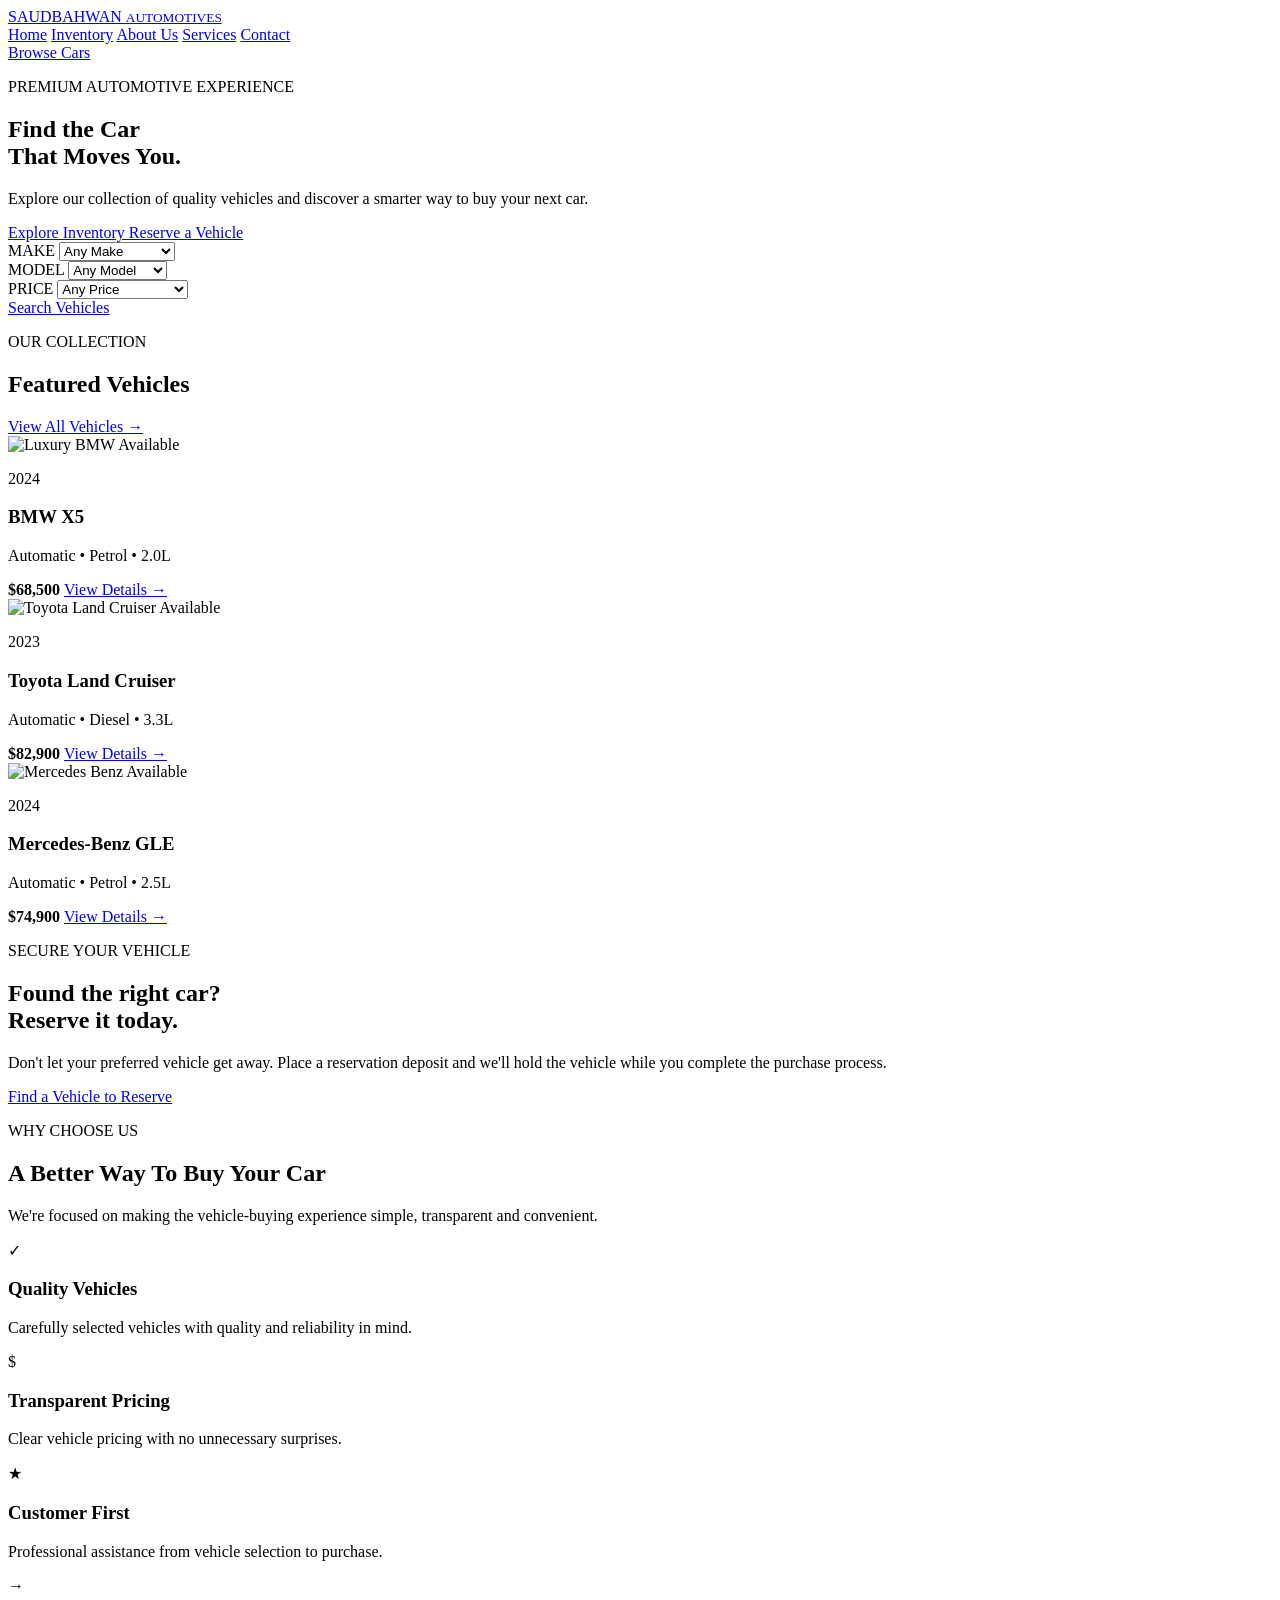
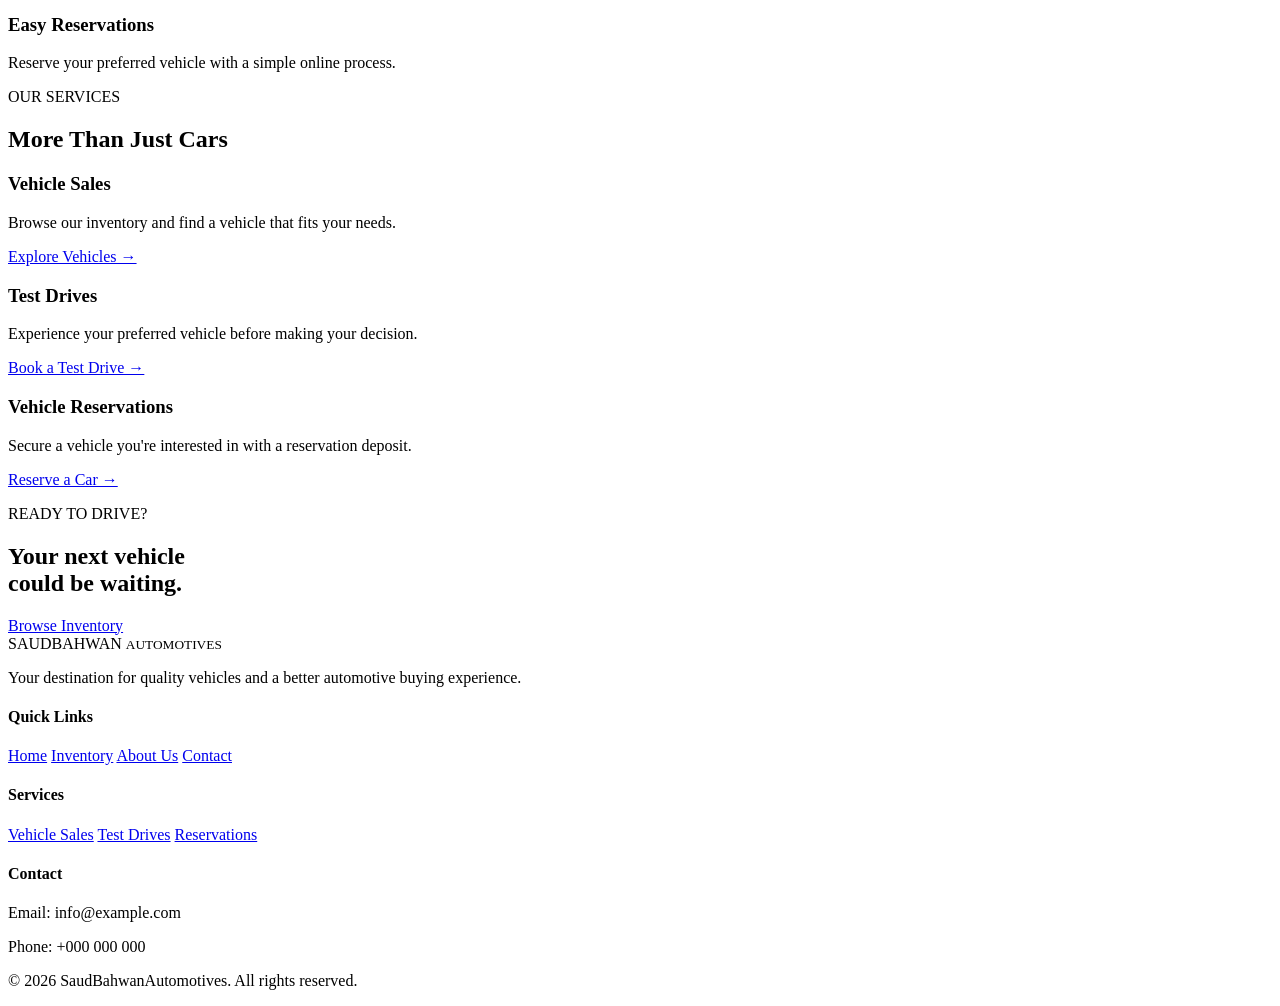
==== index.html @ 534a44de "Add initial HTML structure for automotive website This commit adds a complete HTML structure for the" ====
<!DOCTYPE html>
<html lang="en">
<head>
    <meta charset="UTF-8">
    <meta name="viewport" content="width=device-width, initial-scale=1.0">

    <title>SaudBahwanAutomotives | Premium Automotive Dealer</title>

    <meta name="description" content="Discover quality vehicles at SaudBahwanAutomotives. Explore our latest vehicles, book a test drive or reserve your preferred car.">

    <link rel="stylesheet" href="style.css">
</head>

<body>

<!-- ================= HEADER ================= -->

<header class="header">

    <div class="container nav">

        <a href="index.html" class="logo">
            <span>SAUD</span>BAHWAN
            <small>AUTOMOTIVES</small>
        </a>

        <nav class="nav-links">
            <a href="index.html">Home</a>
            <a href="inventory.html">Inventory</a>
            <a href="#about">About Us</a>
            <a href="#services">Services</a>
            <a href="contact.html">Contact</a>
        </nav>

        <a href="inventory.html" class="nav-button">
            Browse Cars
        </a>

    </div>

</header>


<!-- ================= HERO ================= -->

<section class="hero">

    <div class="hero-overlay"></div>

    <div class="container hero-content">

        <p class="hero-label">
            PREMIUM AUTOMOTIVE EXPERIENCE
        </p>

        <h1>
            Find the Car<br>
            <span>That Moves You.</span>
        </h1>

        <p class="hero-text">
            Explore our collection of quality vehicles and discover
            a smarter way to buy your next car.
        </p>

        <div class="hero-buttons">

            <a href="inventory.html" class="btn primary">
                Explore Inventory
            </a>

            <a href="#reservation" class="btn secondary">
                Reserve a Vehicle
            </a>

        </div>

    </div>

</section>


<!-- ================= SEARCH BAR ================= -->

<section class="search-section">

    <div class="container">

        <div class="search-box">

            <div class="search-item">
                <label>MAKE</label>
                <select>
                    <option>Any Make</option>
                    <option>Toyota</option>
                    <option>Lexus</option>
                    <option>Nissan</option>
                    <option>Ford</option>
                    <option>BMW</option>
                    <option>Mercedes-Benz</option>
                </select>
            </div>

            <div class="search-item">
                <label>MODEL</label>
                <select>
                    <option>Any Model</option>
                    <option>Camry</option>
                    <option>Land Cruiser</option>
                    <option>RAV4</option>
                    <option>Hilux</option>
                    <option>Prado</option>
                </select>
            </div>

            <div class="search-item">
                <label>PRICE</label>
                <select>
                    <option>Any Price</option>
                    <option>Under $20,000</option>
                    <option>$20,000 - $40,000</option>
                    <option>$40,000 - $60,000</option>
                    <option>$60,000+</option>
                </select>
            </div>

            <a href="inventory.html" class="search-button">
                Search Vehicles
            </a>

        </div>

    </div>

</section>


<!-- ================= FEATURED VEHICLES ================= -->

<section class="featured">

    <div class="container">

        <div class="section-heading">

            <div>
                <p class="section-label">OUR COLLECTION</p>

                <h2>
                    Featured Vehicles
                </h2>
            </div>

            <a href="inventory.html" class="view-all">
                View All Vehicles →
            </a>

        </div>


        <div class="vehicle-grid">


            <!-- VEHICLE 1 -->

            <article class="vehicle-card">

                <div class="vehicle-image">

                    <img
                        src="https://images.unsplash.com/photo-1555215695-3004980ad54e?auto=format&fit=crop&w=1200&q=80"
                        alt="Luxury BMW"
                    >

                    <span class="vehicle-status">
                        Available
                    </span>

                </div>

                <div class="vehicle-info">

                    <p class="vehicle-year">
                        2024
                    </p>

                    <h3>
                        BMW X5
                    </h3>

                    <p class="vehicle-specs">
                        Automatic • Petrol • 2.0L
                    </p>

                    <div class="vehicle-bottom">

                        <strong>
                            $68,500
                        </strong>

                        <a href="car.html">
                            View Details →
                        </a>

                    </div>

                </div>

            </article>


            <!-- VEHICLE 2 -->

            <article class="vehicle-card">

                <div class="vehicle-image">

                    <img
                        src="https://images.unsplash.com/photo-1623869675781-80aa31012a5a?auto=format&fit=crop&w=1200&q=80"
                        alt="Toyota Land Cruiser"
                    >

                    <span class="vehicle-status">
                        Available
                    </span>

                </div>

                <div class="vehicle-info">

                    <p class="vehicle-year">
                        2023
                    </p>

                    <h3>
                        Toyota Land Cruiser
                    </h3>

                    <p class="vehicle-specs">
                        Automatic • Diesel • 3.3L
                    </p>

                    <div class="vehicle-bottom">

                        <strong>
                            $82,900
                        </strong>

                        <a href="car.html">
                            View Details →
                        </a>

                    </div>

                </div>

            </article>


            <!-- VEHICLE 3 -->

            <article class="vehicle-card">

                <div class="vehicle-image">

                    <img
                        src="https://images.unsplash.com/photo-1606664515524-ed2f786a0bd6?auto=format&fit=crop&w=1200&q=80"
                        alt="Mercedes Benz"
                    >

                    <span class="vehicle-status">
                        Available
                    </span>

                </div>

                <div class="vehicle-info">

                    <p class="vehicle-year">
                        2024
                    </p>

                    <h3>
                        Mercedes-Benz GLE
                    </h3>

                    <p class="vehicle-specs">
                        Automatic • Petrol • 2.5L
                    </p>

                    <div class="vehicle-bottom">

                        <strong>
                            $74,900
                        </strong>

                        <a href="car.html">
                            View Details →
                        </a>

                    </div>

                </div>

            </article>


        </div>

    </div>

</section>


<!-- ================= RESERVATION ================= -->

<section class="reservation" id="reservation">

    <div class="container reservation-content">

        <div>

            <p class="section-label">
                SECURE YOUR VEHICLE
            </p>

            <h2>
                Found the right car?
                <br>
                <span>Reserve it today.</span>
            </h2>

            <p>
                Don't let your preferred vehicle get away.
                Place a reservation deposit and we'll hold
                the vehicle while you complete the purchase process.
            </p>

        </div>

        <a href="inventory.html" class="btn primary">
            Find a Vehicle to Reserve
        </a>

    </div>

</section>


<!-- ================= WHY US ================= -->

<section class="why-us" id="about">

    <div class="container">

        <div class="section-heading centered">

            <p class="section-label">
                WHY CHOOSE US
            </p>

            <h2>
                A Better Way To Buy Your Car
            </h2>

            <p>
                We're focused on making the vehicle-buying
                experience simple, transparent and convenient.
            </p>

        </div>


        <div class="features">


            <div class="feature">

                <div class="feature-icon">
                    ✓
                </div>

                <h3>
                    Quality Vehicles
                </h3>

                <p>
                    Carefully selected vehicles with
                    quality and reliability in mind.
                </p>

            </div>


            <div class="feature">

                <div class="feature-icon">
                    $
                </div>

                <h3>
                    Transparent Pricing
                </h3>

                <p>
                    Clear vehicle pricing with no
                    unnecessary surprises.
                </p>

            </div>


            <div class="feature">

                <div class="feature-icon">
                    ★
                </div>

                <h3>
                    Customer First
                </h3>

                <p>
                    Professional assistance from
                    vehicle selection to purchase.
                </p>

            </div>


            <div class="feature">

                <div class="feature-icon">
                    →
                </div>

                <h3>
                    Easy Reservations
                </h3>

                <p>
                    Reserve your preferred vehicle
                    with a simple online process.
                </p>

            </div>


        </div>

    </div>

</section>


<!-- ================= SERVICES ================= -->

<section class="services" id="services">

    <div class="container">

        <div class="section-heading">

            <div>

                <p class="section-label">
                    OUR SERVICES
                </p>

                <h2>
                    More Than Just Cars
                </h2>

            </div>

        </div>


        <div class="service-grid">

            <div class="service-card">

                <h3>
                    Vehicle Sales
                </h3>

                <p>
                    Browse our inventory and find
                    a vehicle that fits your needs.
                </p>

                <a href="inventory.html">
                    Explore Vehicles →
                </a>

            </div>


            <div class="service-card">

                <h3>
                    Test Drives
                </h3>

                <p>
                    Experience your preferred vehicle
                    before making your decision.
                </p>

                <a href="contact.html">
                    Book a Test Drive →
                </a>

            </div>


            <div class="service-card">

                <h3>
                    Vehicle Reservations
                </h3>

                <p>
                    Secure a vehicle you're interested
                    in with a reservation deposit.
                </p>

                <a href="inventory.html">
                    Reserve a Car →
                </a>

            </div>

        </div>

    </div>

</section>


<!-- ================= CTA ================= -->

<section class="cta">

    <div class="container">

        <p class="section-label">
            READY TO DRIVE?
        </p>

        <h2>
            Your next vehicle<br>
            could be waiting.
        </h2>

        <a href="inventory.html" class="btn primary">
            Browse Inventory
        </a>

    </div>

</section>


<!-- ================= FOOTER ================= -->

<footer>

    <div class="container footer-grid">


        <div>

            <div class="logo footer-logo">
                <span>SAUD</span>BAHWAN
                <small>AUTOMOTIVES</small>
            </div>

            <p>
                Your destination for quality
                vehicles and a better automotive
                buying experience.
            </p>

        </div>


        <div>

            <h4>
                Quick Links
            </h4>

            <a href="index.html">Home</a>
            <a href="inventory.html">Inventory</a>
            <a href="#about">About Us</a>
            <a href="contact.html">Contact</a>

        </div>


        <div>

            <h4>
                Services
            </h4>

            <a href="inventory.html">Vehicle Sales</a>
            <a href="contact.html">Test Drives</a>
            <a href="inventory.html">Reservations</a>

        </div>


        <div>

            <h4>
                Contact
            </h4>

            <p>
                Email: info@example.com
            </p>

            <p>
                Phone: +000 000 000
            </p>

        </div>


    </div>


    <div class="footer-bottom">

        <p>
            © 2026 SaudBahwanAutomotives. All rights reserved.
        </p>

    </div>

</footer>


<script src="app.js"></script>

</body>
                                </html>
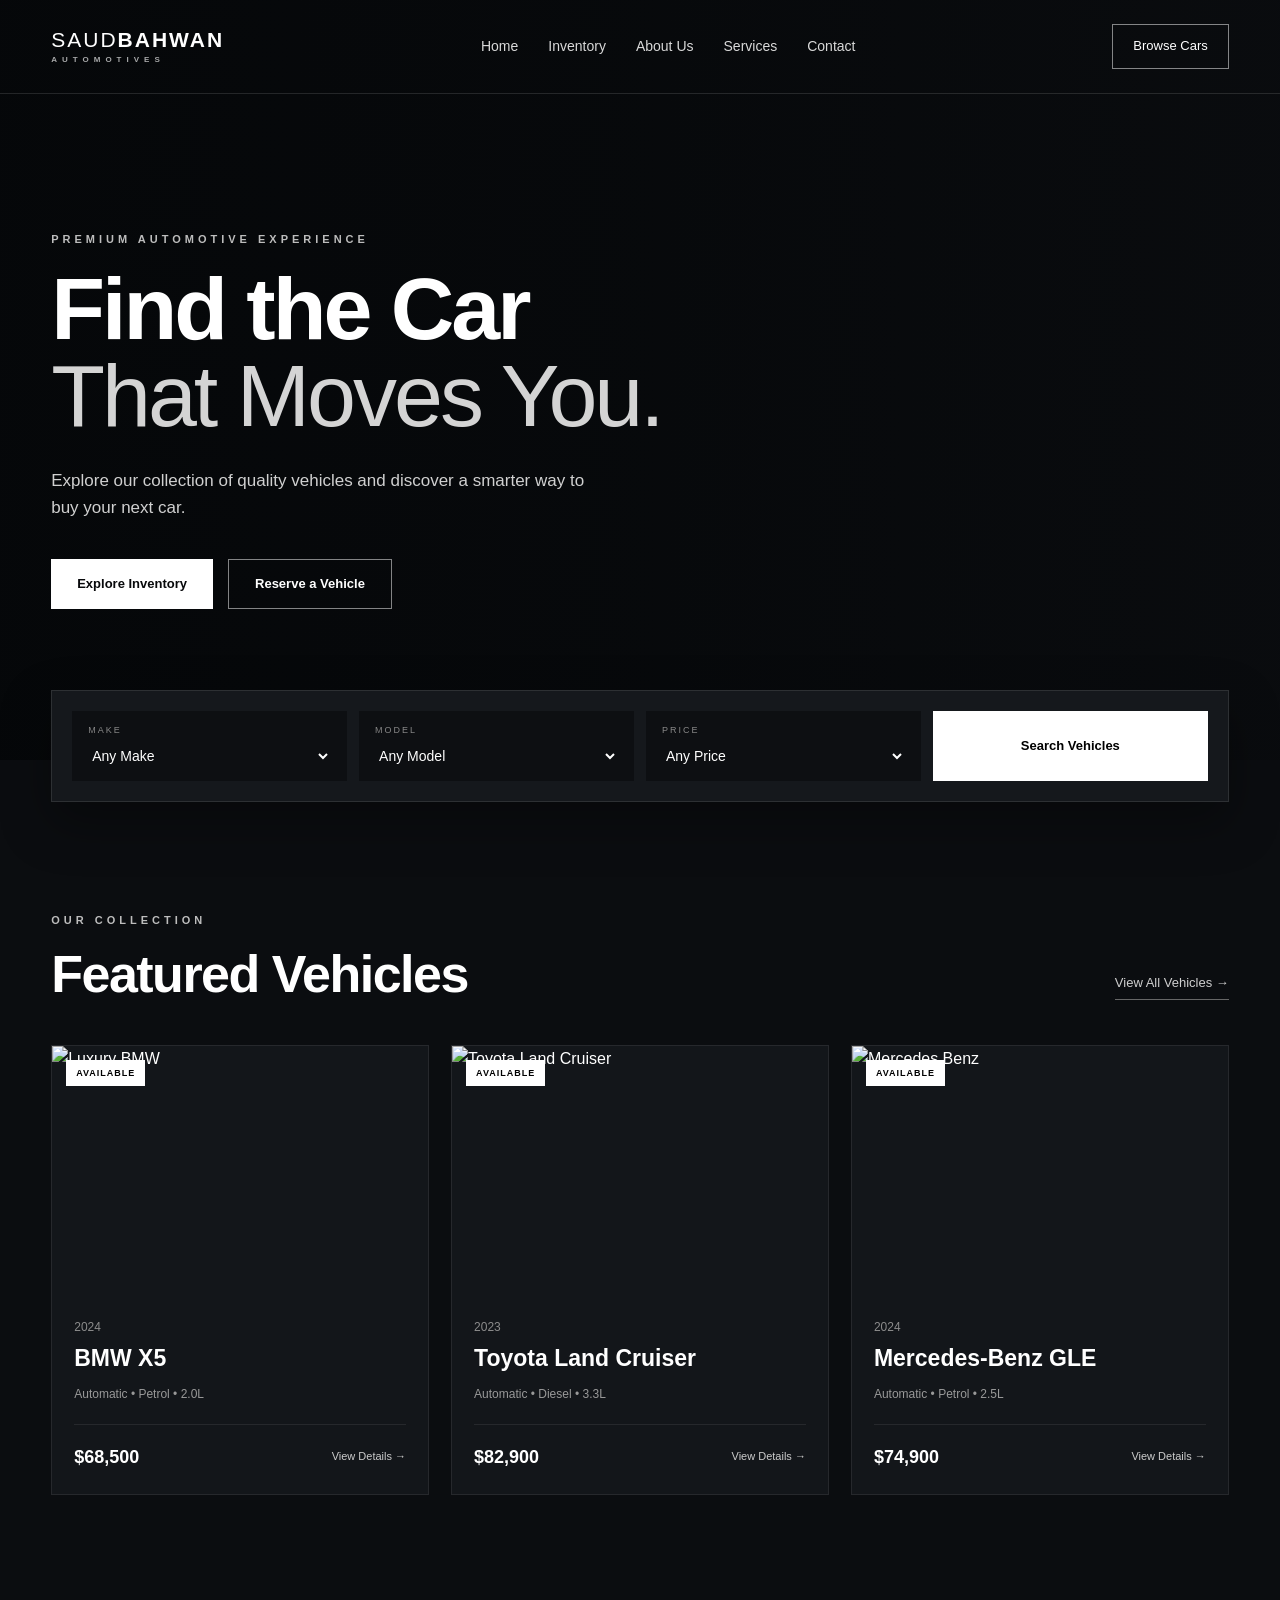
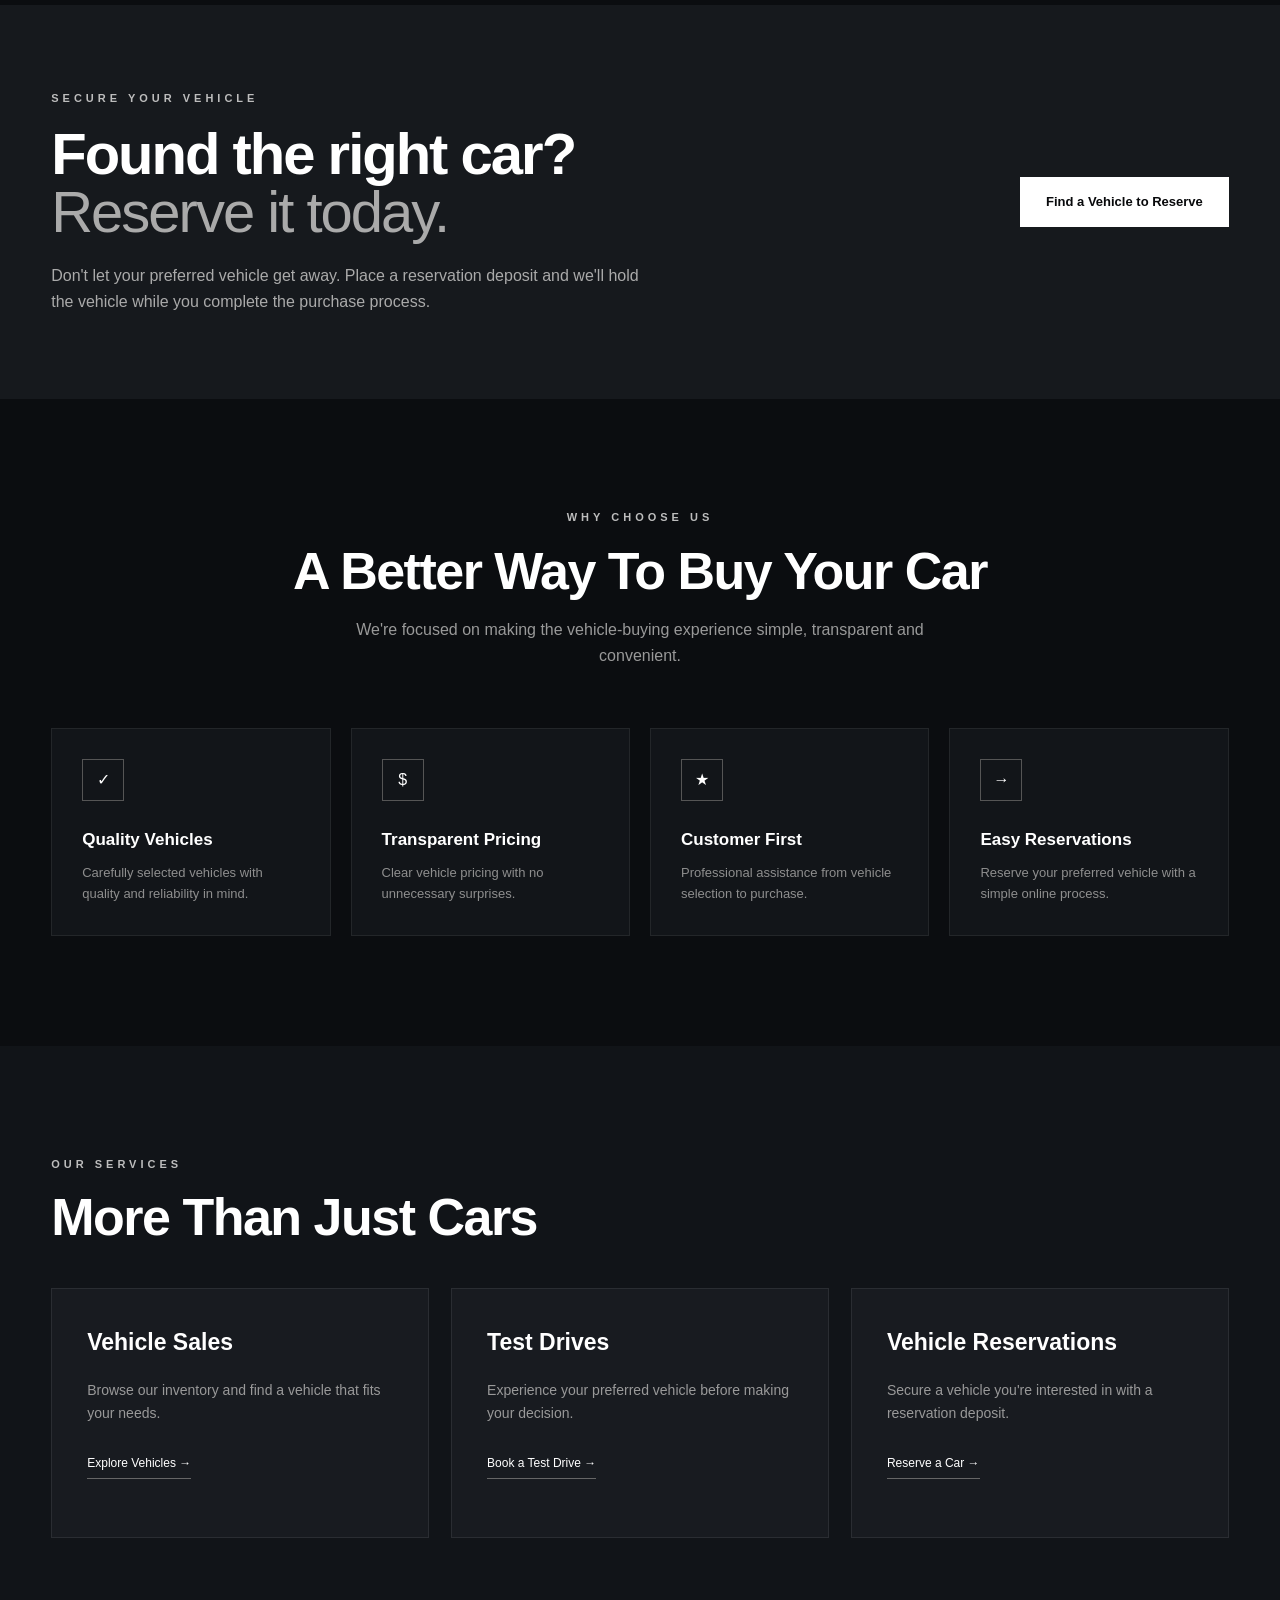
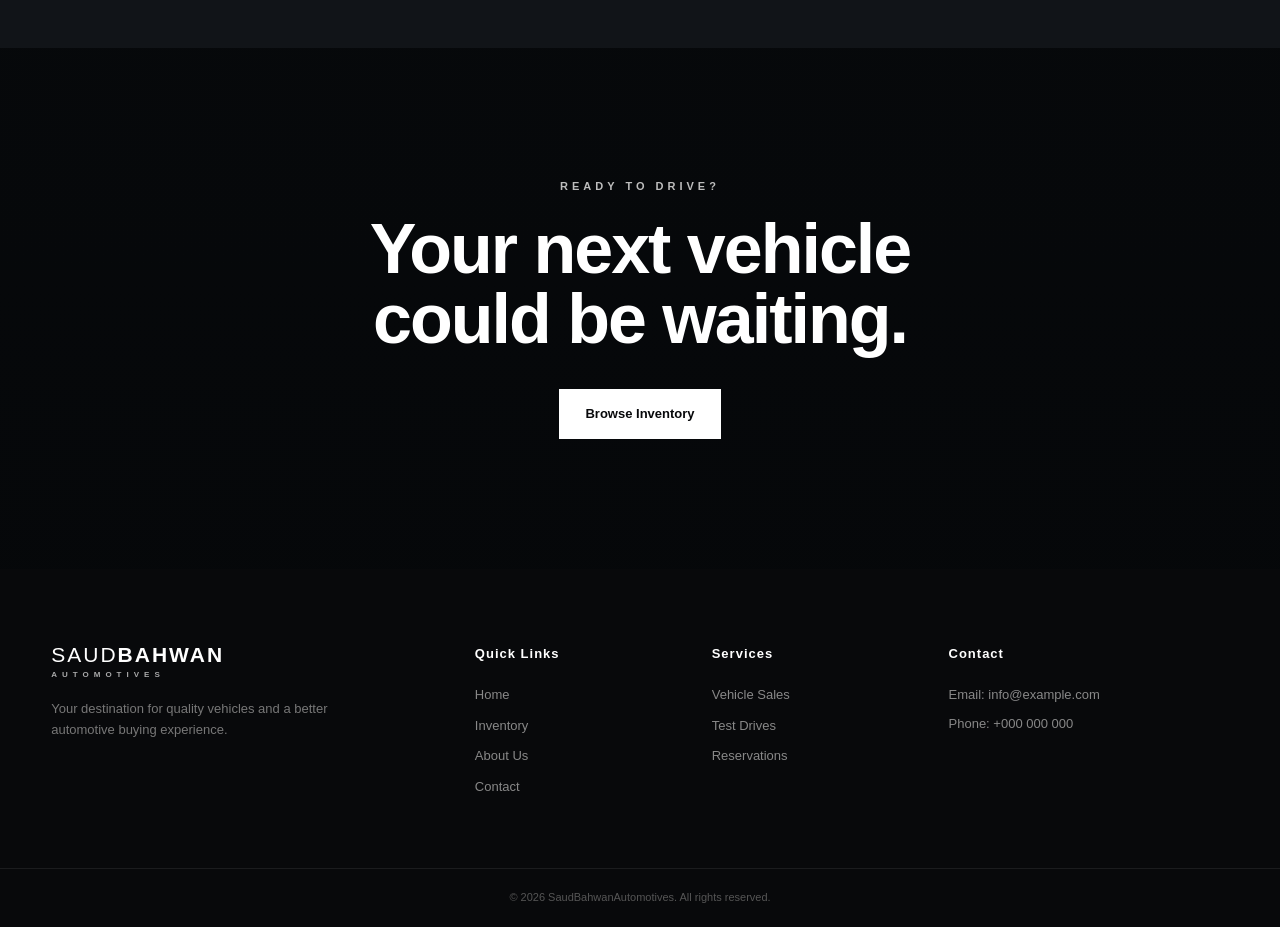
==== commit c4fd59c4: "Refactor HTML structure and improve formatting" ====
--- a/index.html
+++ b/index.html
@@ -1,12 +1,14 @@
 <!DOCTYPE html>
 <html lang="en">
+
 <head>
     <meta charset="UTF-8">
     <meta name="viewport" content="width=device-width, initial-scale=1.0">
 
     <title>SaudBahwanAutomotives | Premium Automotive Dealer</title>
 
-    <meta name="description" content="Discover quality vehicles at SaudBahwanAutomotives. Explore our latest vehicles, book a test drive or reserve your preferred car.">
+    <meta name="description"
+        content="Discover quality vehicles at SaudBahwanAutomotives. Explore our latest vehicles, book a test drive or reserve your preferred car.">
 
     <link rel="stylesheet" href="style.css">
 </head>
@@ -89,7 +91,9 @@
         <div class="search-box">
 
             <div class="search-item">
+
                 <label>MAKE</label>
+
                 <select>
                     <option>Any Make</option>
                     <option>Toyota</option>
@@ -99,10 +103,14 @@
                     <option>BMW</option>
                     <option>Mercedes-Benz</option>
                 </select>
-            </div>
+
+            </div>
+
 
             <div class="search-item">
+
                 <label>MODEL</label>
+
                 <select>
                     <option>Any Model</option>
                     <option>Camry</option>
@@ -111,10 +119,14 @@
                     <option>Hilux</option>
                     <option>Prado</option>
                 </select>
-            </div>
+
+            </div>
+
 
             <div class="search-item">
+
                 <label>PRICE</label>
+
                 <select>
                     <option>Any Price</option>
                     <option>Under $20,000</option>
@@ -122,7 +134,9 @@
                     <option>$40,000 - $60,000</option>
                     <option>$60,000+</option>
                 </select>
-            </div>
+
+            </div>
+
 
             <a href="inventory.html" class="search-button">
                 Search Vehicles
@@ -144,11 +158,15 @@
         <div class="section-heading">
 
             <div>
-                <p class="section-label">OUR COLLECTION</p>
+
+                <p class="section-label">
+                    OUR COLLECTION
+                </p>
 
                 <h2>
                     Featured Vehicles
                 </h2>
+
             </div>
 
             <a href="inventory.html" class="view-all">
@@ -169,8 +187,7 @@
 
                     <img
                         src="https://images.unsplash.com/photo-1555215695-3004980ad54e?auto=format&fit=crop&w=1200&q=80"
-                        alt="Luxury BMW"
-                    >
+                        alt="Luxury BMW">
 
                     <span class="vehicle-status">
                         Available
@@ -178,6 +195,7 @@
 
                 </div>
 
+
                 <div class="vehicle-info">
 
                     <p class="vehicle-year">
@@ -192,6 +210,7 @@
                         Automatic • Petrol • 2.0L
                     </p>
 
+
                     <div class="vehicle-bottom">
 
                         <strong>
@@ -217,8 +236,7 @@
 
                     <img
                         src="https://images.unsplash.com/photo-1623869675781-80aa31012a5a?auto=format&fit=crop&w=1200&q=80"
-                        alt="Toyota Land Cruiser"
-                    >
+                        alt="Toyota Land Cruiser">
 
                     <span class="vehicle-status">
                         Available
@@ -226,6 +244,7 @@
 
                 </div>
 
+
                 <div class="vehicle-info">
 
                     <p class="vehicle-year">
@@ -240,6 +259,7 @@
                         Automatic • Diesel • 3.3L
                     </p>
 
+
                     <div class="vehicle-bottom">
 
                         <strong>
@@ -265,8 +285,7 @@
 
                     <img
                         src="https://images.unsplash.com/photo-1606664515524-ed2f786a0bd6?auto=format&fit=crop&w=1200&q=80"
-                        alt="Mercedes Benz"
-                    >
+                        alt="Mercedes Benz">
 
                     <span class="vehicle-status">
                         Available
@@ -274,6 +293,7 @@
 
                 </div>
 
+
                 <div class="vehicle-info">
 
                     <p class="vehicle-year">
@@ -287,6 +307,7 @@
                     <p class="vehicle-specs">
                         Automatic • Petrol • 2.5L
                     </p>
+
 
                     <div class="vehicle-bottom">
 
@@ -338,6 +359,7 @@
 
         </div>
 
+
         <a href="inventory.html" class="btn primary">
             Find a Vehicle to Reserve
         </a>
@@ -478,6 +500,7 @@
 
         <div class="service-grid">
 
+
             <div class="service-card">
 
                 <h3>
@@ -530,6 +553,7 @@
                 </a>
 
             </div>
+
 
         </div>
 
@@ -572,8 +596,13 @@
         <div>
 
             <div class="logo footer-logo">
+
                 <span>SAUD</span>BAHWAN
-                <small>AUTOMOTIVES</small>
+
+                <small>
+                    AUTOMOTIVES
+                </small>
+
             </div>
 
             <p>
@@ -591,10 +620,21 @@
                 Quick Links
             </h4>
 
-            <a href="index.html">Home</a>
-            <a href="inventory.html">Inventory</a>
-            <a href="#about">About Us</a>
-            <a href="contact.html">Contact</a>
+            <a href="index.html">
+                Home
+            </a>
+
+            <a href="inventory.html">
+                Inventory
+            </a>
+
+            <a href="#about">
+                About Us
+            </a>
+
+            <a href="contact.html">
+                Contact
+            </a>
 
         </div>
 
@@ -605,9 +645,17 @@
                 Services
             </h4>
 
-            <a href="inventory.html">Vehicle Sales</a>
-            <a href="contact.html">Test Drives</a>
-            <a href="inventory.html">Reservations</a>
+            <a href="inventory.html">
+                Vehicle Sales
+            </a>
+
+            <a href="contact.html">
+                Test Drives
+            </a>
+
+            <a href="inventory.html">
+                Reservations
+            </a>
 
         </div>
 
@@ -643,7 +691,13 @@
 </footer>
 
 
+<!-- ================= SUPABASE ================= -->
+
+<script src="https://cdn.jsdelivr.net/npm/@supabase/supabase-js@2"></script>
+
 <script src="app.js"></script>
 
+
 </body>
-                                </html>
+
+    </html>
--- a/style.css
+++ b/style.css
@@ -0,0 +1,683 @@
+* {
+    margin: 0;
+    padding: 0;
+    box-sizing: border-box;
+}
+
+html {
+    scroll-behavior: smooth;
+}
+
+body {
+    font-family: Arial, Helvetica, sans-serif;
+    background: #0b0d10;
+    color: #ffffff;
+    line-height: 1.6;
+}
+
+a {
+    text-decoration: none;
+    color: inherit;
+}
+
+img {
+    width: 100%;
+    display: block;
+}
+
+.container {
+    width: min(1180px, 92%);
+    margin: auto;
+}
+
+
+/* ================= HEADER ================= */
+
+.header {
+    position: absolute;
+    top: 0;
+    left: 0;
+    width: 100%;
+    z-index: 20;
+    padding: 24px 0;
+    border-bottom: 1px solid rgba(255,255,255,0.12);
+}
+
+.nav {
+    display: flex;
+    align-items: center;
+    justify-content: space-between;
+    gap: 30px;
+}
+
+.logo {
+    font-size: 21px;
+    font-weight: 800;
+    letter-spacing: 2px;
+    line-height: 1;
+}
+
+.logo span {
+    font-weight: 400;
+}
+
+.logo small {
+    display: block;
+    font-size: 8px;
+    letter-spacing: 5px;
+    margin-top: 6px;
+    opacity: 0.65;
+}
+
+.nav-links {
+    display: flex;
+    gap: 30px;
+    align-items: center;
+}
+
+.nav-links a {
+    font-size: 14px;
+    color: #d9d9d9;
+    transition: 0.3s;
+}
+
+.nav-links a:hover {
+    color: #ffffff;
+}
+
+.nav-button {
+    border: 1px solid rgba(255,255,255,0.5);
+    padding: 11px 20px;
+    font-size: 13px;
+    transition: 0.3s;
+}
+
+.nav-button:hover {
+    background: #ffffff;
+    color: #000000;
+}
+
+
+/* ================= HERO ================= */
+
+.hero {
+    min-height: 760px;
+    display: flex;
+    align-items: center;
+    position: relative;
+    overflow: hidden;
+
+    background:
+        linear-gradient(
+            90deg,
+            rgba(5,7,9,0.95) 0%,
+            rgba(5,7,9,0.72) 45%,
+            rgba(5,7,9,0.25) 100%
+        ),
+        url("https://images.unsplash.com/photo-1503376780353-7e6692767b70?auto=format&fit=crop&w=2000&q=85")
+        center/cover no-repeat;
+}
+
+.hero-content {
+    position: relative;
+    z-index: 2;
+    padding-top: 80px;
+}
+
+.hero-label,
+.section-label {
+    font-size: 11px;
+    letter-spacing: 4px;
+    color: #bdbdbd;
+    margin-bottom: 18px;
+    font-weight: 700;
+}
+
+.hero h1 {
+    font-size: clamp(48px, 7vw, 88px);
+    line-height: 0.98;
+    font-weight: 700;
+    letter-spacing: -3px;
+    max-width: 800px;
+}
+
+.hero h1 span {
+    font-weight: 300;
+    color: #d4d4d4;
+}
+
+.hero-text {
+    max-width: 540px;
+    margin-top: 28px;
+    color: #d0d0d0;
+    font-size: 17px;
+}
+
+.hero-buttons {
+    display: flex;
+    gap: 15px;
+    margin-top: 38px;
+    flex-wrap: wrap;
+}
+
+.btn {
+    display: inline-flex;
+    justify-content: center;
+    align-items: center;
+    min-height: 50px;
+    padding: 0 26px;
+    font-size: 13px;
+    font-weight: 700;
+    transition: 0.3s;
+}
+
+.btn.primary {
+    background: #ffffff;
+    color: #08090b;
+}
+
+.btn.primary:hover {
+    background: #d7d7d7;
+}
+
+.btn.secondary {
+    border: 1px solid rgba(255,255,255,0.5);
+    color: #ffffff;
+}
+
+.btn.secondary:hover {
+    background: #ffffff;
+    color: #000000;
+}
+
+
+/* ================= SEARCH ================= */
+
+.search-section {
+    margin-top: -70px;
+    position: relative;
+    z-index: 10;
+}
+
+.search-box {
+    background: #15181c;
+    border: 1px solid rgba(255,255,255,0.1);
+    padding: 20px;
+    display: grid;
+    grid-template-columns: repeat(4, 1fr);
+    gap: 12px;
+    box-shadow: 0 20px 50px rgba(0,0,0,0.35);
+}
+
+.search-item {
+    background: #0d0f12;
+    padding: 12px 16px;
+}
+
+.search-item label {
+    display: block;
+    font-size: 9px;
+    letter-spacing: 2px;
+    color: #888;
+    margin-bottom: 6px;
+}
+
+.search-item select {
+    width: 100%;
+    border: none;
+    outline: none;
+    background: transparent;
+    color: #ffffff;
+    font-size: 14px;
+}
+
+.search-item option {
+    background: #15181c;
+}
+
+.search-button {
+    display: flex;
+    justify-content: center;
+    align-items: center;
+    background: #ffffff;
+    color: #000000;
+    font-weight: 700;
+    font-size: 13px;
+    transition: 0.3s;
+}
+
+.search-button:hover {
+    background: #d7d7d7;
+}
+
+
+/* ================= FEATURED ================= */
+
+.featured {
+    padding: 110px 0;
+}
+
+.section-heading {
+    display: flex;
+    align-items: flex-end;
+    justify-content: space-between;
+    gap: 30px;
+    margin-bottom: 45px;
+}
+
+.section-heading h2 {
+    font-size: clamp(32px, 5vw, 52px);
+    line-height: 1;
+    letter-spacing: -1.5px;
+}
+
+.view-all {
+    font-size: 13px;
+    color: #cfcfcf;
+    border-bottom: 1px solid #666;
+    padding-bottom: 5px;
+}
+
+.vehicle-grid {
+    display: grid;
+    grid-template-columns: repeat(3, 1fr);
+    gap: 22px;
+}
+
+.vehicle-card {
+    background: #13161a;
+    border: 1px solid rgba(255,255,255,0.08);
+    overflow: hidden;
+    transition: 0.3s;
+}
+
+.vehicle-card:hover {
+    transform: translateY(-6px);
+    border-color: rgba(255,255,255,0.25);
+}
+
+.vehicle-image {
+    height: 250px;
+    position: relative;
+    overflow: hidden;
+}
+
+.vehicle-image img {
+    height: 100%;
+    object-fit: cover;
+    transition: 0.5s;
+}
+
+.vehicle-card:hover .vehicle-image img {
+    transform: scale(1.05);
+}
+
+.vehicle-status {
+    position: absolute;
+    top: 14px;
+    left: 14px;
+    background: #ffffff;
+    color: #000000;
+    padding: 6px 10px;
+    font-size: 9px;
+    text-transform: uppercase;
+    letter-spacing: 1px;
+    font-weight: 700;
+}
+
+.vehicle-info {
+    padding: 22px;
+}
+
+.vehicle-year {
+    color: #8c8c8c;
+    font-size: 12px;
+}
+
+.vehicle-info h3 {
+    font-size: 23px;
+    margin: 3px 0 8px;
+}
+
+.vehicle-specs {
+    color: #999;
+    font-size: 12px;
+}
+
+.vehicle-bottom {
+    border-top: 1px solid rgba(255,255,255,0.08);
+    margin-top: 20px;
+    padding-top: 18px;
+    display: flex;
+    justify-content: space-between;
+    align-items: center;
+}
+
+.vehicle-bottom strong {
+    font-size: 18px;
+}
+
+.vehicle-bottom a {
+    font-size: 11px;
+    color: #ccc;
+}
+
+
+/* ================= RESERVATION ================= */
+
+.reservation {
+    background: #16191d;
+    padding: 85px 0;
+}
+
+.reservation-content {
+    display: flex;
+    justify-content: space-between;
+    align-items: center;
+    gap: 40px;
+}
+
+.reservation h2 {
+    font-size: clamp(35px, 5vw, 58px);
+    line-height: 1;
+    letter-spacing: -2px;
+}
+
+.reservation h2 span {
+    color: #aaa;
+    font-weight: 300;
+}
+
+.reservation p:not(.section-label) {
+    color: #aaa;
+    max-width: 600px;
+    margin-top: 22px;
+}
+
+
+/* ================= WHY US ================= */
+
+.why-us {
+    padding: 110px 0;
+}
+
+.centered {
+    display: block;
+    text-align: center;
+    max-width: 750px;
+    margin-left: auto;
+    margin-right: auto;
+}
+
+.centered > p:last-child {
+    color: #999;
+    margin: 20px auto 0;
+    max-width: 600px;
+}
+
+.features {
+    display: grid;
+    grid-template-columns: repeat(4, 1fr);
+    gap: 20px;
+    margin-top: 60px;
+}
+
+.feature {
+    padding: 30px;
+    background: #121519;
+    border: 1px solid rgba(255,255,255,0.07);
+}
+
+.feature-icon {
+    width: 42px;
+    height: 42px;
+    border: 1px solid #555;
+    display: flex;
+    align-items: center;
+    justify-content: center;
+    margin-bottom: 25px;
+}
+
+.feature h3 {
+    font-size: 17px;
+    margin-bottom: 10px;
+}
+
+.feature p {
+    color: #8e8e8e;
+    font-size: 13px;
+}
+
+
+/* ================= SERVICES ================= */
+
+.services {
+    padding: 110px 0;
+    background: #111418;
+}
+
+.service-grid {
+    display: grid;
+    grid-template-columns: repeat(3, 1fr);
+    gap: 22px;
+}
+
+.service-card {
+    min-height: 250px;
+    padding: 35px;
+    background: #181b20;
+    border: 1px solid rgba(255,255,255,0.08);
+}
+
+.service-card h3 {
+    font-size: 23px;
+    margin-bottom: 18px;
+}
+
+.service-card p {
+    color: #999;
+    font-size: 14px;
+    max-width: 350px;
+}
+
+.service-card a {
+    display: inline-block;
+    margin-top: 30px;
+    font-size: 12px;
+    border-bottom: 1px solid #666;
+    padding-bottom: 5px;
+}
+
+
+/* ================= CTA ================= */
+
+.cta {
+    padding: 130px 0;
+    text-align: center;
+    background:
+        linear-gradient(
+            rgba(5,7,9,0.78),
+            rgba(5,7,9,0.9)
+        ),
+        url("https://images.unsplash.com/photo-1492144534655-ae79c964c9d7?auto=format&fit=crop&w=2000&q=80")
+        center/cover no-repeat;
+}
+
+.cta h2 {
+    font-size: clamp(42px, 6vw, 70px);
+    line-height: 1;
+    margin-bottom: 35px;
+    letter-spacing: -2px;
+}
+
+
+/* ================= FOOTER ================= */
+
+footer {
+    background: #08090b;
+    padding-top: 75px;
+}
+
+.footer-grid {
+    display: grid;
+    grid-template-columns: 2fr 1fr 1fr 1.5fr;
+    gap: 50px;
+    padding-bottom: 60px;
+}
+
+.footer-logo {
+    margin-bottom: 20px;
+}
+
+.footer-grid > div:first-child p {
+    color: #777;
+    max-width: 300px;
+    font-size: 13px;
+}
+
+.footer-grid h4 {
+    margin-bottom: 20px;
+    font-size: 13px;
+    letter-spacing: 1px;
+}
+
+.footer-grid a {
+    display: block;
+    color: #888;
+    font-size: 13px;
+    margin-bottom: 10px;
+}
+
+.footer-grid a:hover {
+    color: #fff;
+}
+
+.footer-grid p {
+    color: #888;
+    font-size: 13px;
+    margin-bottom: 8px;
+}
+
+.footer-bottom {
+    border-top: 1px solid rgba(255,255,255,0.08);
+    padding: 20px 4%;
+    text-align: center;
+    color: #555;
+    font-size: 11px;
+}
+
+
+/* ================= MOBILE ================= */
+
+@media (max-width: 900px) {
+
+    .nav-links {
+        display: none;
+    }
+
+    .search-box {
+        grid-template-columns: 1fr 1fr;
+    }
+
+    .vehicle-grid {
+        grid-template-columns: 1fr 1fr;
+    }
+
+    .features {
+        grid-template-columns: 1fr 1fr;
+    }
+
+    .reservation-content {
+        display: block;
+    }
+
+    .reservation-content .btn {
+        margin-top: 30px;
+    }
+
+    .service-grid {
+        grid-template-columns: 1fr 1fr;
+    }
+
+    .footer-grid {
+        grid-template-columns: 1fr 1fr;
+    }
+}
+
+
+@media (max-width: 600px) {
+
+    .header {
+        padding: 18px 0;
+    }
+
+    .nav-button {
+        display: none;
+    }
+
+    .hero {
+        min-height: 680px;
+    }
+
+    .hero h1 {
+        letter-spacing: -2px;
+    }
+
+    .hero-text {
+        font-size: 15px;
+    }
+
+    .search-section {
+        margin-top: -35px;
+    }
+
+    .search-box {
+        grid-template-columns: 1fr;
+    }
+
+    .featured,
+    .why-us,
+    .services {
+        padding: 75px 0;
+    }
+
+    .section-heading {
+        display: block;
+    }
+
+    .view-all {
+        display: inline-block;
+        margin-top: 20px;
+    }
+
+    .vehicle-grid {
+        grid-template-columns: 1fr;
+    }
+
+    .vehicle-image {
+        height: 240px;
+    }
+
+    .features {
+        grid-template-columns: 1fr;
+        margin-top: 40px;
+    }
+
+    .service-grid {
+        grid-template-columns: 1fr;
+    }
+
+    .reservation {
+        padding: 70px 0;
+    }
+
+    .cta {
+        padding: 90px 0;
+    }
+
+    .footer-grid {
+        grid-template-columns: 1fr;
+        gap: 35px;
+    }
+
+  }
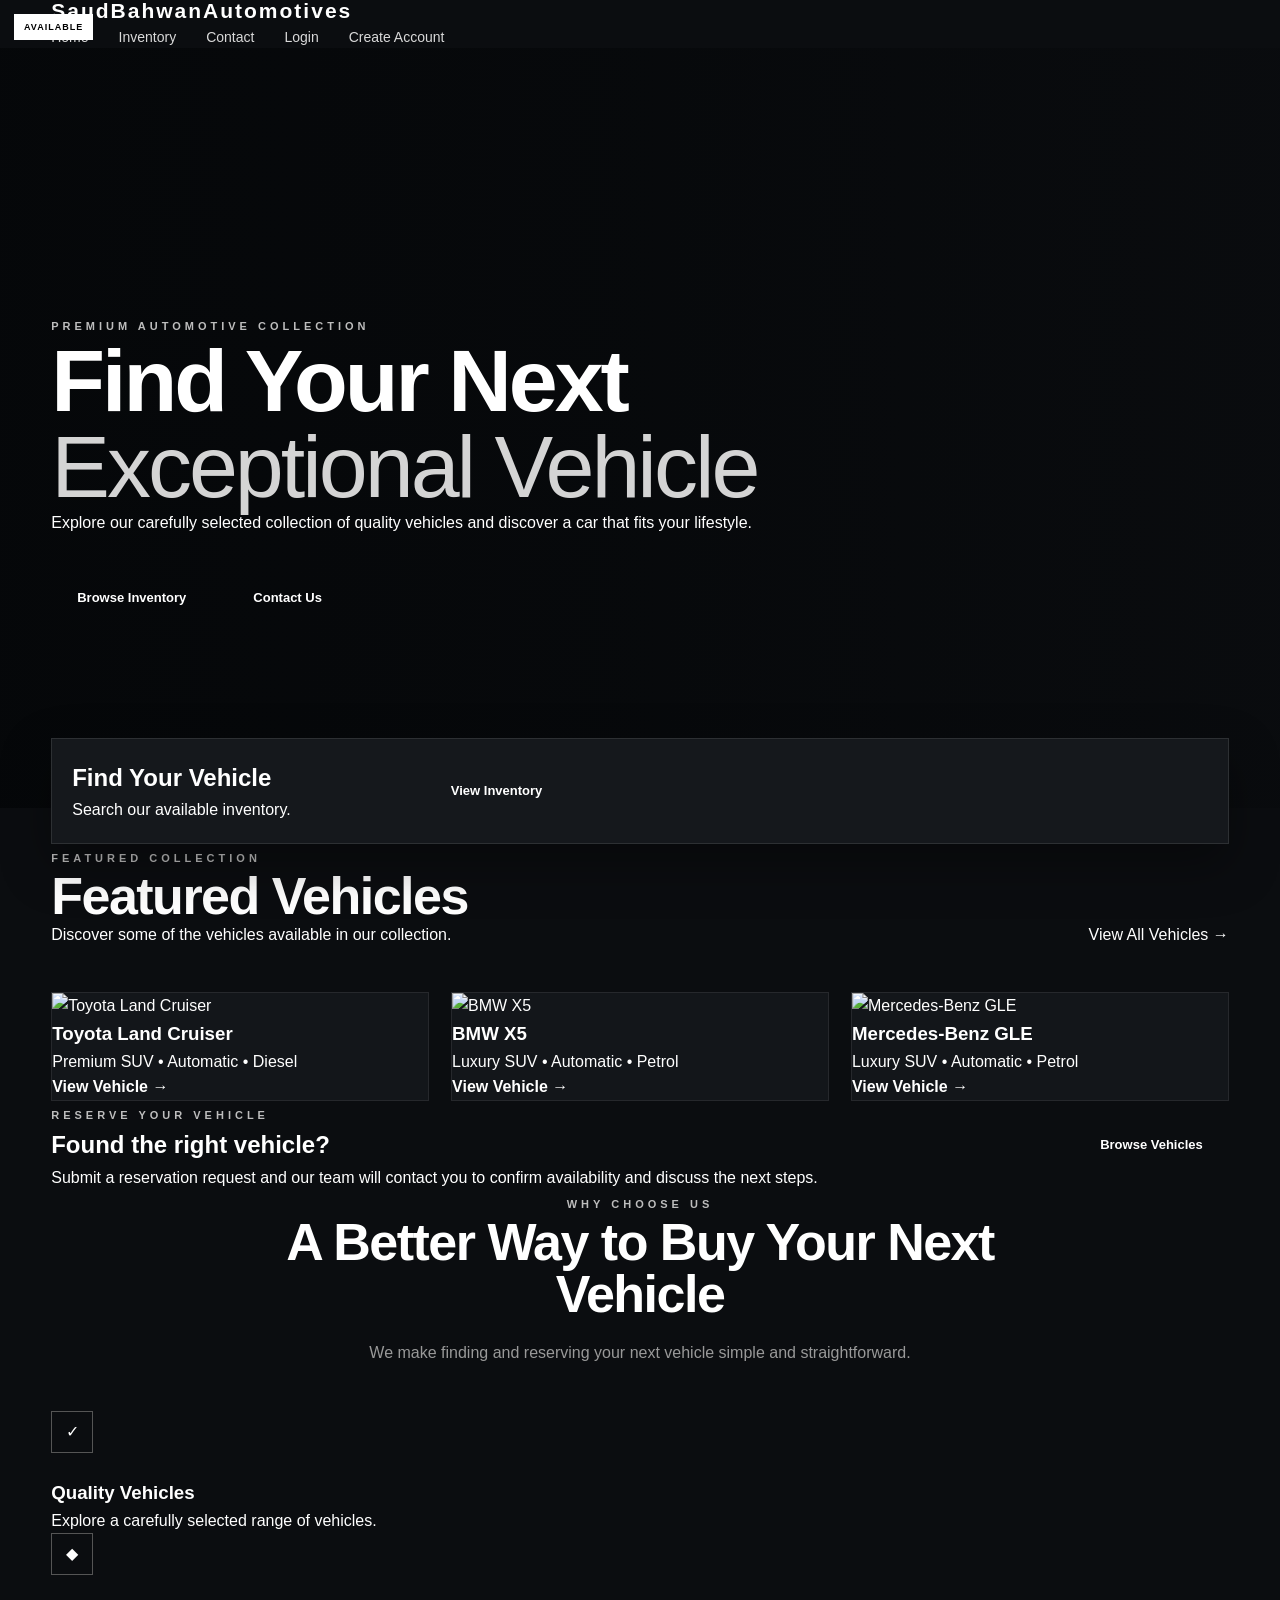
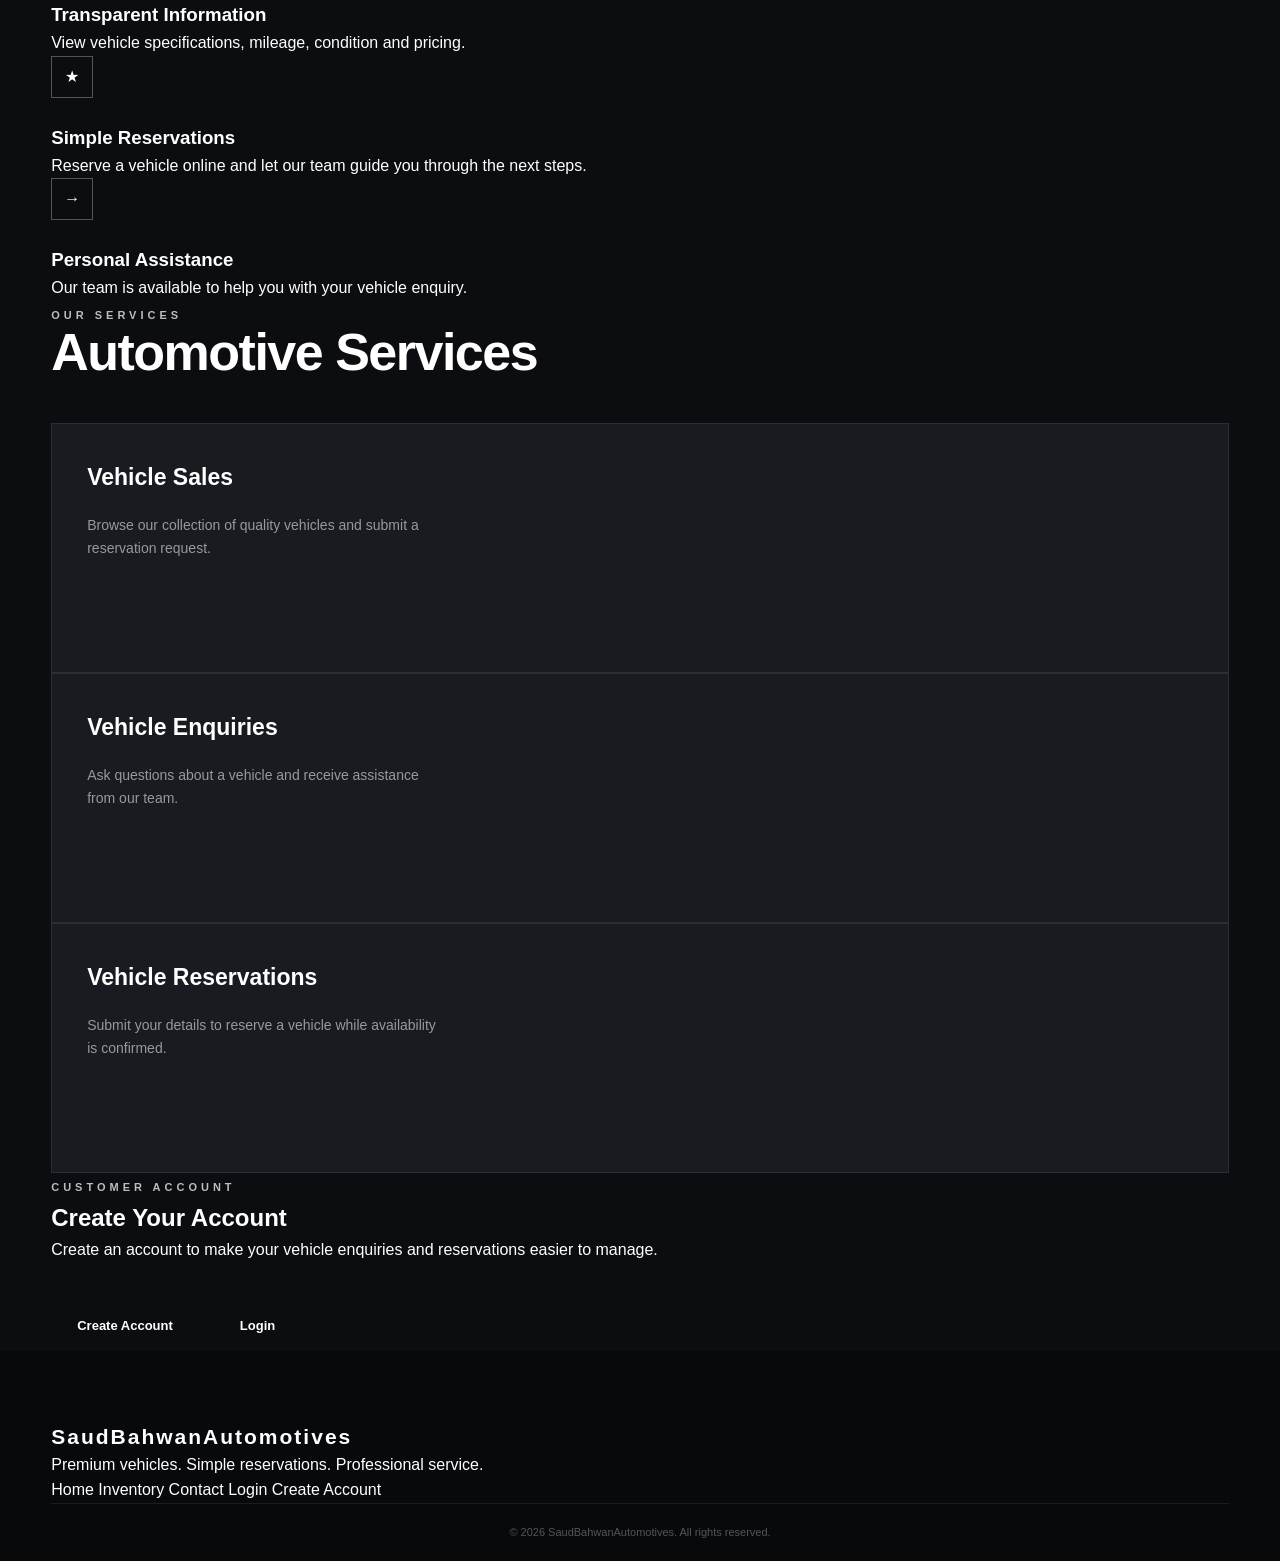
==== commit 9dc67a84: "Refactor HTML structure and update content Updated the title and various sections for clarity and co" ====
--- a/index.html
+++ b/index.html
@@ -2,701 +2,574 @@
 <html lang="en">
 
 <head>
-    <meta charset="UTF-8">
-    <meta name="viewport" content="width=device-width, initial-scale=1.0">
-
-    <title>SaudBahwanAutomotives | Premium Automotive Dealer</title>
-
-    <meta name="description"
-        content="Discover quality vehicles at SaudBahwanAutomotives. Explore our latest vehicles, book a test drive or reserve your preferred car.">
-
-    <link rel="stylesheet" href="style.css">
+  <meta charset="UTF-8">
+  <meta name="viewport" content="width=device-width, initial-scale=1.0">
+
+  <title>SaudBahwanAutomotives | Premium Vehicles</title>
+
+  <link rel="stylesheet" href="style.css">
 </head>
 
 <body>
 
-<!-- ================= HEADER ================= -->
-
-<header class="header">
-
-    <div class="container nav">
+  <!-- HEADER -->
+  <header>
+    <div class="container">
+
+      <nav>
 
         <a href="index.html" class="logo">
-            <span>SAUD</span>BAHWAN
-            <small>AUTOMOTIVES</small>
+          SaudBahwanAutomotives
         </a>
 
-        <nav class="nav-links">
-            <a href="index.html">Home</a>
-            <a href="inventory.html">Inventory</a>
-            <a href="#about">About Us</a>
-            <a href="#services">Services</a>
-            <a href="contact.html">Contact</a>
-        </nav>
-
-        <a href="inventory.html" class="nav-button">
-            Browse Cars
+        <div class="nav-links">
+          <a href="index.html">Home</a>
+          <a href="inventory.html">Inventory</a>
+          <a href="contact.html">Contact</a>
+          <a href="login.html">Login</a>
+          <a href="register.html">Create Account</a>
+        </div>
+
+      </nav>
+
+    </div>
+  </header>
+
+
+  <!-- HERO -->
+  <section class="hero">
+
+    <div class="container">
+
+      <div class="hero-content">
+
+        <span class="hero-label">
+          PREMIUM AUTOMOTIVE COLLECTION
+        </span>
+
+        <h1>
+          Find Your Next
+          <span>Exceptional Vehicle</span>
+        </h1>
+
+        <p>
+          Explore our carefully selected collection of quality
+          vehicles and discover a car that fits your lifestyle.
+        </p>
+
+        <div class="hero-buttons">
+
+          <a href="inventory.html" class="btn">
+            Browse Inventory
+          </a>
+
+          <a href="contact.html" class="btn btn-outline">
+            Contact Us
+          </a>
+
+        </div>
+
+      </div>
+
+    </div>
+
+  </section>
+
+
+  <!-- SEARCH -->
+  <section class="search-section">
+
+    <div class="container">
+
+      <div class="search-box">
+
+        <div>
+          <h2>Find Your Vehicle</h2>
+
+          <p>
+            Search our available inventory.
+          </p>
+        </div>
+
+        <a href="inventory.html" class="btn">
+          View Inventory
         </a>
 
-    </div>
-
-</header>
-
-
-<!-- ================= HERO ================= -->
-
-<section class="hero">
-
-    <div class="hero-overlay"></div>
-
-    <div class="container hero-content">
-
-        <p class="hero-label">
-            PREMIUM AUTOMOTIVE EXPERIENCE
+      </div>
+
+    </div>
+
+  </section>
+
+
+  <!-- FEATURED VEHICLES -->
+  <section class="section">
+
+    <div class="container">
+
+      <div class="section-heading">
+
+        <div>
+          <span class="section-label">
+            FEATURED COLLECTION
+          </span>
+
+          <h2>Featured Vehicles</h2>
+
+          <p>
+            Discover some of the vehicles available
+            in our collection.
+          </p>
+        </div>
+
+        <a href="inventory.html" class="text-link">
+          View All Vehicles →
+        </a>
+
+      </div>
+
+
+      <div class="vehicle-grid">
+
+        <!-- Vehicle 1 -->
+        <article class="vehicle-card">
+
+          <img
+            src="https://images.unsplash.com/photo-1549317661-bd32c8ce0db2?auto=format&fit=crop&w=900&q=80"
+            alt="Toyota Land Cruiser"
+          >
+
+          <div class="vehicle-card-content">
+
+            <span class="vehicle-status">
+              Available
+            </span>
+
+            <h3>
+              Toyota Land Cruiser
+            </h3>
+
+            <p>
+              Premium SUV • Automatic • Diesel
+            </p>
+
+            <div class="vehicle-card-bottom">
+
+              <strong>
+                View Vehicle
+              </strong>
+
+              <a href="inventory.html">
+                →
+              </a>
+
+            </div>
+
+          </div>
+
+        </article>
+
+
+        <!-- Vehicle 2 -->
+        <article class="vehicle-card">
+
+          <img
+            src="https://images.unsplash.com/photo-1555215695-3004980ad54e?auto=format&fit=crop&w=900&q=80"
+            alt="BMW X5"
+          >
+
+          <div class="vehicle-card-content">
+
+            <span class="vehicle-status">
+              Available
+            </span>
+
+            <h3>
+              BMW X5
+            </h3>
+
+            <p>
+              Luxury SUV • Automatic • Petrol
+            </p>
+
+            <div class="vehicle-card-bottom">
+
+              <strong>
+                View Vehicle
+              </strong>
+
+              <a href="inventory.html">
+                →
+              </a>
+
+            </div>
+
+          </div>
+
+        </article>
+
+
+        <!-- Vehicle 3 -->
+        <article class="vehicle-card">
+
+          <img
+            src="https://images.unsplash.com/photo-1618843479313-40f8afb4b4d8?auto=format&fit=crop&w=900&q=80"
+            alt="Mercedes-Benz GLE"
+          >
+
+          <div class="vehicle-card-content">
+
+            <span class="vehicle-status">
+              Available
+            </span>
+
+            <h3>
+              Mercedes-Benz GLE
+            </h3>
+
+            <p>
+              Luxury SUV • Automatic • Petrol
+            </p>
+
+            <div class="vehicle-card-bottom">
+
+              <strong>
+                View Vehicle
+              </strong>
+
+              <a href="inventory.html">
+                →
+              </a>
+
+            </div>
+
+          </div>
+
+        </article>
+
+      </div>
+
+    </div>
+
+  </section>
+
+
+  <!-- RESERVATION CTA -->
+  <section class="reservation-section">
+
+    <div class="container">
+
+      <div class="reservation-content">
+
+        <div>
+
+          <span class="section-label">
+            RESERVE YOUR VEHICLE
+          </span>
+
+          <h2>
+            Found the right vehicle?
+          </h2>
+
+          <p>
+            Submit a reservation request and our team
+            will contact you to confirm availability
+            and discuss the next steps.
+          </p>
+
+        </div>
+
+        <a href="inventory.html" class="btn">
+          Browse Vehicles
+        </a>
+
+      </div>
+
+    </div>
+
+  </section>
+
+
+  <!-- WHY US -->
+  <section class="section">
+
+    <div class="container">
+
+      <div class="section-heading centered">
+
+        <span class="section-label">
+          WHY CHOOSE US
+        </span>
+
+        <h2>
+          A Better Way to Buy Your Next Vehicle
+        </h2>
+
+        <p>
+          We make finding and reserving your next
+          vehicle simple and straightforward.
         </p>
 
-        <h1>
-            Find the Car<br>
-            <span>That Moves You.</span>
-        </h1>
-
-        <p class="hero-text">
-            Explore our collection of quality vehicles and discover
-            a smarter way to buy your next car.
+      </div>
+
+
+      <div class="features-grid">
+
+        <div class="feature-card">
+
+          <div class="feature-icon">
+            ✓
+          </div>
+
+          <h3>
+            Quality Vehicles
+          </h3>
+
+          <p>
+            Explore a carefully selected range
+            of vehicles.
+          </p>
+
+        </div>
+
+
+        <div class="feature-card">
+
+          <div class="feature-icon">
+            ◆
+          </div>
+
+          <h3>
+            Transparent Information
+          </h3>
+
+          <p>
+            View vehicle specifications, mileage,
+            condition and pricing.
+          </p>
+
+        </div>
+
+
+        <div class="feature-card">
+
+          <div class="feature-icon">
+            ★
+          </div>
+
+          <h3>
+            Simple Reservations
+          </h3>
+
+          <p>
+            Reserve a vehicle online and let our
+            team guide you through the next steps.
+          </p>
+
+        </div>
+
+
+        <div class="feature-card">
+
+          <div class="feature-icon">
+            →
+          </div>
+
+          <h3>
+            Personal Assistance
+          </h3>
+
+          <p>
+            Our team is available to help you
+            with your vehicle enquiry.
+          </p>
+
+        </div>
+
+      </div>
+
+    </div>
+
+  </section>
+
+
+  <!-- SERVICES -->
+  <section class="section services-section">
+
+    <div class="container">
+
+      <div class="section-heading">
+
+        <div>
+
+          <span class="section-label">
+            OUR SERVICES
+          </span>
+
+          <h2>
+            Automotive Services
+          </h2>
+
+        </div>
+
+      </div>
+
+
+      <div class="services-grid">
+
+        <div class="service-card">
+
+          <h3>
+            Vehicle Sales
+          </h3>
+
+          <p>
+            Browse our collection of quality
+            vehicles and submit a reservation request.
+          </p>
+
+        </div>
+
+
+        <div class="service-card">
+
+          <h3>
+            Vehicle Enquiries
+          </h3>
+
+          <p>
+            Ask questions about a vehicle and
+            receive assistance from our team.
+          </p>
+
+        </div>
+
+
+        <div class="service-card">
+
+          <h3>
+            Vehicle Reservations
+          </h3>
+
+          <p>
+            Submit your details to reserve a vehicle
+            while availability is confirmed.
+          </p>
+
+        </div>
+
+      </div>
+
+    </div>
+
+  </section>
+
+
+  <!-- ACCOUNT CTA -->
+  <section class="cta-section">
+
+    <div class="container">
+
+      <div class="cta-content">
+
+        <span class="section-label">
+          CUSTOMER ACCOUNT
+        </span>
+
+        <h2>
+          Create Your Account
+        </h2>
+
+        <p>
+          Create an account to make your vehicle
+          enquiries and reservations easier to manage.
         </p>
 
         <div class="hero-buttons">
 
-            <a href="inventory.html" class="btn primary">
-                Explore Inventory
-            </a>
-
-            <a href="#reservation" class="btn secondary">
-                Reserve a Vehicle
-            </a>
-
-        </div>
-
-    </div>
-
-</section>
-
-
-<!-- ================= SEARCH BAR ================= -->
-
-<section class="search-section">
-
-    <div class="container">
-
-        <div class="search-box">
-
-            <div class="search-item">
-
-                <label>MAKE</label>
-
-                <select>
-                    <option>Any Make</option>
-                    <option>Toyota</option>
-                    <option>Lexus</option>
-                    <option>Nissan</option>
-                    <option>Ford</option>
-                    <option>BMW</option>
-                    <option>Mercedes-Benz</option>
-                </select>
-
-            </div>
-
-
-            <div class="search-item">
-
-                <label>MODEL</label>
-
-                <select>
-                    <option>Any Model</option>
-                    <option>Camry</option>
-                    <option>Land Cruiser</option>
-                    <option>RAV4</option>
-                    <option>Hilux</option>
-                    <option>Prado</option>
-                </select>
-
-            </div>
-
-
-            <div class="search-item">
-
-                <label>PRICE</label>
-
-                <select>
-                    <option>Any Price</option>
-                    <option>Under $20,000</option>
-                    <option>$20,000 - $40,000</option>
-                    <option>$40,000 - $60,000</option>
-                    <option>$60,000+</option>
-                </select>
-
-            </div>
-
-
-            <a href="inventory.html" class="search-button">
-                Search Vehicles
-            </a>
-
-        </div>
-
-    </div>
-
-</section>
-
-
-<!-- ================= FEATURED VEHICLES ================= -->
-
-<section class="featured">
-
-    <div class="container">
-
-        <div class="section-heading">
-
-            <div>
-
-                <p class="section-label">
-                    OUR COLLECTION
-                </p>
-
-                <h2>
-                    Featured Vehicles
-                </h2>
-
-            </div>
-
-            <a href="inventory.html" class="view-all">
-                View All Vehicles →
-            </a>
-
-        </div>
-
-
-        <div class="vehicle-grid">
-
-
-            <!-- VEHICLE 1 -->
-
-            <article class="vehicle-card">
-
-                <div class="vehicle-image">
-
-                    <img
-                        src="https://images.unsplash.com/photo-1555215695-3004980ad54e?auto=format&fit=crop&w=1200&q=80"
-                        alt="Luxury BMW">
-
-                    <span class="vehicle-status">
-                        Available
-                    </span>
-
-                </div>
-
-
-                <div class="vehicle-info">
-
-                    <p class="vehicle-year">
-                        2024
-                    </p>
-
-                    <h3>
-                        BMW X5
-                    </h3>
-
-                    <p class="vehicle-specs">
-                        Automatic • Petrol • 2.0L
-                    </p>
-
-
-                    <div class="vehicle-bottom">
-
-                        <strong>
-                            $68,500
-                        </strong>
-
-                        <a href="car.html">
-                            View Details →
-                        </a>
-
-                    </div>
-
-                </div>
-
-            </article>
-
-
-            <!-- VEHICLE 2 -->
-
-            <article class="vehicle-card">
-
-                <div class="vehicle-image">
-
-                    <img
-                        src="https://images.unsplash.com/photo-1623869675781-80aa31012a5a?auto=format&fit=crop&w=1200&q=80"
-                        alt="Toyota Land Cruiser">
-
-                    <span class="vehicle-status">
-                        Available
-                    </span>
-
-                </div>
-
-
-                <div class="vehicle-info">
-
-                    <p class="vehicle-year">
-                        2023
-                    </p>
-
-                    <h3>
-                        Toyota Land Cruiser
-                    </h3>
-
-                    <p class="vehicle-specs">
-                        Automatic • Diesel • 3.3L
-                    </p>
-
-
-                    <div class="vehicle-bottom">
-
-                        <strong>
-                            $82,900
-                        </strong>
-
-                        <a href="car.html">
-                            View Details →
-                        </a>
-
-                    </div>
-
-                </div>
-
-            </article>
-
-
-            <!-- VEHICLE 3 -->
-
-            <article class="vehicle-card">
-
-                <div class="vehicle-image">
-
-                    <img
-                        src="https://images.unsplash.com/photo-1606664515524-ed2f786a0bd6?auto=format&fit=crop&w=1200&q=80"
-                        alt="Mercedes Benz">
-
-                    <span class="vehicle-status">
-                        Available
-                    </span>
-
-                </div>
-
-
-                <div class="vehicle-info">
-
-                    <p class="vehicle-year">
-                        2024
-                    </p>
-
-                    <h3>
-                        Mercedes-Benz GLE
-                    </h3>
-
-                    <p class="vehicle-specs">
-                        Automatic • Petrol • 2.5L
-                    </p>
-
-
-                    <div class="vehicle-bottom">
-
-                        <strong>
-                            $74,900
-                        </strong>
-
-                        <a href="car.html">
-                            View Details →
-                        </a>
-
-                    </div>
-
-                </div>
-
-            </article>
-
-
-        </div>
-
-    </div>
-
-</section>
-
-
-<!-- ================= RESERVATION ================= -->
-
-<section class="reservation" id="reservation">
-
-    <div class="container reservation-content">
+          <a href="register.html" class="btn">
+            Create Account
+          </a>
+
+          <a href="login.html" class="btn btn-outline">
+            Login
+          </a>
+
+        </div>
+
+      </div>
+
+    </div>
+
+  </section>
+
+
+  <!-- FOOTER -->
+  <footer>
+
+    <div class="container">
+
+      <div class="footer-content">
 
         <div>
 
-            <p class="section-label">
-                SECURE YOUR VEHICLE
-            </p>
-
-            <h2>
-                Found the right car?
-                <br>
-                <span>Reserve it today.</span>
-            </h2>
-
-            <p>
-                Don't let your preferred vehicle get away.
-                Place a reservation deposit and we'll hold
-                the vehicle while you complete the purchase process.
-            </p>
-
-        </div>
-
-
-        <a href="inventory.html" class="btn primary">
-            Find a Vehicle to Reserve
-        </a>
-
-    </div>
-
-</section>
-
-
-<!-- ================= WHY US ================= -->
-
-<section class="why-us" id="about">
-
-    <div class="container">
-
-        <div class="section-heading centered">
-
-            <p class="section-label">
-                WHY CHOOSE US
-            </p>
-
-            <h2>
-                A Better Way To Buy Your Car
-            </h2>
-
-            <p>
-                We're focused on making the vehicle-buying
-                experience simple, transparent and convenient.
-            </p>
-
-        </div>
-
-
-        <div class="features">
-
-
-            <div class="feature">
-
-                <div class="feature-icon">
-                    ✓
-                </div>
-
-                <h3>
-                    Quality Vehicles
-                </h3>
-
-                <p>
-                    Carefully selected vehicles with
-                    quality and reliability in mind.
-                </p>
-
-            </div>
-
-
-            <div class="feature">
-
-                <div class="feature-icon">
-                    $
-                </div>
-
-                <h3>
-                    Transparent Pricing
-                </h3>
-
-                <p>
-                    Clear vehicle pricing with no
-                    unnecessary surprises.
-                </p>
-
-            </div>
-
-
-            <div class="feature">
-
-                <div class="feature-icon">
-                    ★
-                </div>
-
-                <h3>
-                    Customer First
-                </h3>
-
-                <p>
-                    Professional assistance from
-                    vehicle selection to purchase.
-                </p>
-
-            </div>
-
-
-            <div class="feature">
-
-                <div class="feature-icon">
-                    →
-                </div>
-
-                <h3>
-                    Easy Reservations
-                </h3>
-
-                <p>
-                    Reserve your preferred vehicle
-                    with a simple online process.
-                </p>
-
-            </div>
-
-
-        </div>
-
-    </div>
-
-</section>
-
-
-<!-- ================= SERVICES ================= -->
-
-<section class="services" id="services">
-
-    <div class="container">
-
-        <div class="section-heading">
-
-            <div>
-
-                <p class="section-label">
-                    OUR SERVICES
-                </p>
-
-                <h2>
-                    More Than Just Cars
-                </h2>
-
-            </div>
-
-        </div>
-
-
-        <div class="service-grid">
-
-
-            <div class="service-card">
-
-                <h3>
-                    Vehicle Sales
-                </h3>
-
-                <p>
-                    Browse our inventory and find
-                    a vehicle that fits your needs.
-                </p>
-
-                <a href="inventory.html">
-                    Explore Vehicles →
-                </a>
-
-            </div>
-
-
-            <div class="service-card">
-
-                <h3>
-                    Test Drives
-                </h3>
-
-                <p>
-                    Experience your preferred vehicle
-                    before making your decision.
-                </p>
-
-                <a href="contact.html">
-                    Book a Test Drive →
-                </a>
-
-            </div>
-
-
-            <div class="service-card">
-
-                <h3>
-                    Vehicle Reservations
-                </h3>
-
-                <p>
-                    Secure a vehicle you're interested
-                    in with a reservation deposit.
-                </p>
-
-                <a href="inventory.html">
-                    Reserve a Car →
-                </a>
-
-            </div>
-
-
-        </div>
-
-    </div>
-
-</section>
-
-
-<!-- ================= CTA ================= -->
-
-<section class="cta">
-
-    <div class="container">
-
-        <p class="section-label">
-            READY TO DRIVE?
+          <a href="index.html" class="logo">
+            SaudBahwanAutomotives
+          </a>
+
+          <p>
+            Premium vehicles. Simple reservations.
+            Professional service.
+          </p>
+
+        </div>
+
+
+        <div class="footer-links">
+
+          <a href="index.html">
+            Home
+          </a>
+
+          <a href="inventory.html">
+            Inventory
+          </a>
+
+          <a href="contact.html">
+            Contact
+          </a>
+
+          <a href="login.html">
+            Login
+          </a>
+
+          <a href="register.html">
+            Create Account
+          </a>
+
+        </div>
+
+      </div>
+
+
+      <div class="footer-bottom">
+
+        <p>
+          © 2026 SaudBahwanAutomotives.
+          All rights reserved.
         </p>
 
-        <h2>
-            Your next vehicle<br>
-            could be waiting.
-        </h2>
-
-        <a href="inventory.html" class="btn primary">
-            Browse Inventory
-        </a>
-
-    </div>
-
-</section>
-
-
-<!-- ================= FOOTER ================= -->
-
-<footer>
-
-    <div class="container footer-grid">
-
-
-        <div>
-
-            <div class="logo footer-logo">
-
-                <span>SAUD</span>BAHWAN
-
-                <small>
-                    AUTOMOTIVES
-                </small>
-
-            </div>
-
-            <p>
-                Your destination for quality
-                vehicles and a better automotive
-                buying experience.
-            </p>
-
-        </div>
-
-
-        <div>
-
-            <h4>
-                Quick Links
-            </h4>
-
-            <a href="index.html">
-                Home
-            </a>
-
-            <a href="inventory.html">
-                Inventory
-            </a>
-
-            <a href="#about">
-                About Us
-            </a>
-
-            <a href="contact.html">
-                Contact
-            </a>
-
-        </div>
-
-
-        <div>
-
-            <h4>
-                Services
-            </h4>
-
-            <a href="inventory.html">
-                Vehicle Sales
-            </a>
-
-            <a href="contact.html">
-                Test Drives
-            </a>
-
-            <a href="inventory.html">
-                Reservations
-            </a>
-
-        </div>
-
-
-        <div>
-
-            <h4>
-                Contact
-            </h4>
-
-            <p>
-                Email: info@example.com
-            </p>
-
-            <p>
-                Phone: +000 000 000
-            </p>
-
-        </div>
-
-
-    </div>
-
-
-    <div class="footer-bottom">
-
-        <p>
-            © 2026 SaudBahwanAutomotives. All rights reserved.
-        </p>
-
-    </div>
-
-</footer>
-
-
-<!-- ================= SUPABASE ================= -->
-
-<script src="https://cdn.jsdelivr.net/npm/@supabase/supabase-js@2"></script>
-
-<script src="app.js"></script>
-
+      </div>
+
+    </div>
+
+  </footer>
+
+
+  <!-- SUPABASE -->
+  <script src="https://cdn.jsdelivr.net/npm/@supabase/supabase-js@2"></script>
+
+  <script src="app.js"></script>
 
 </body>
 
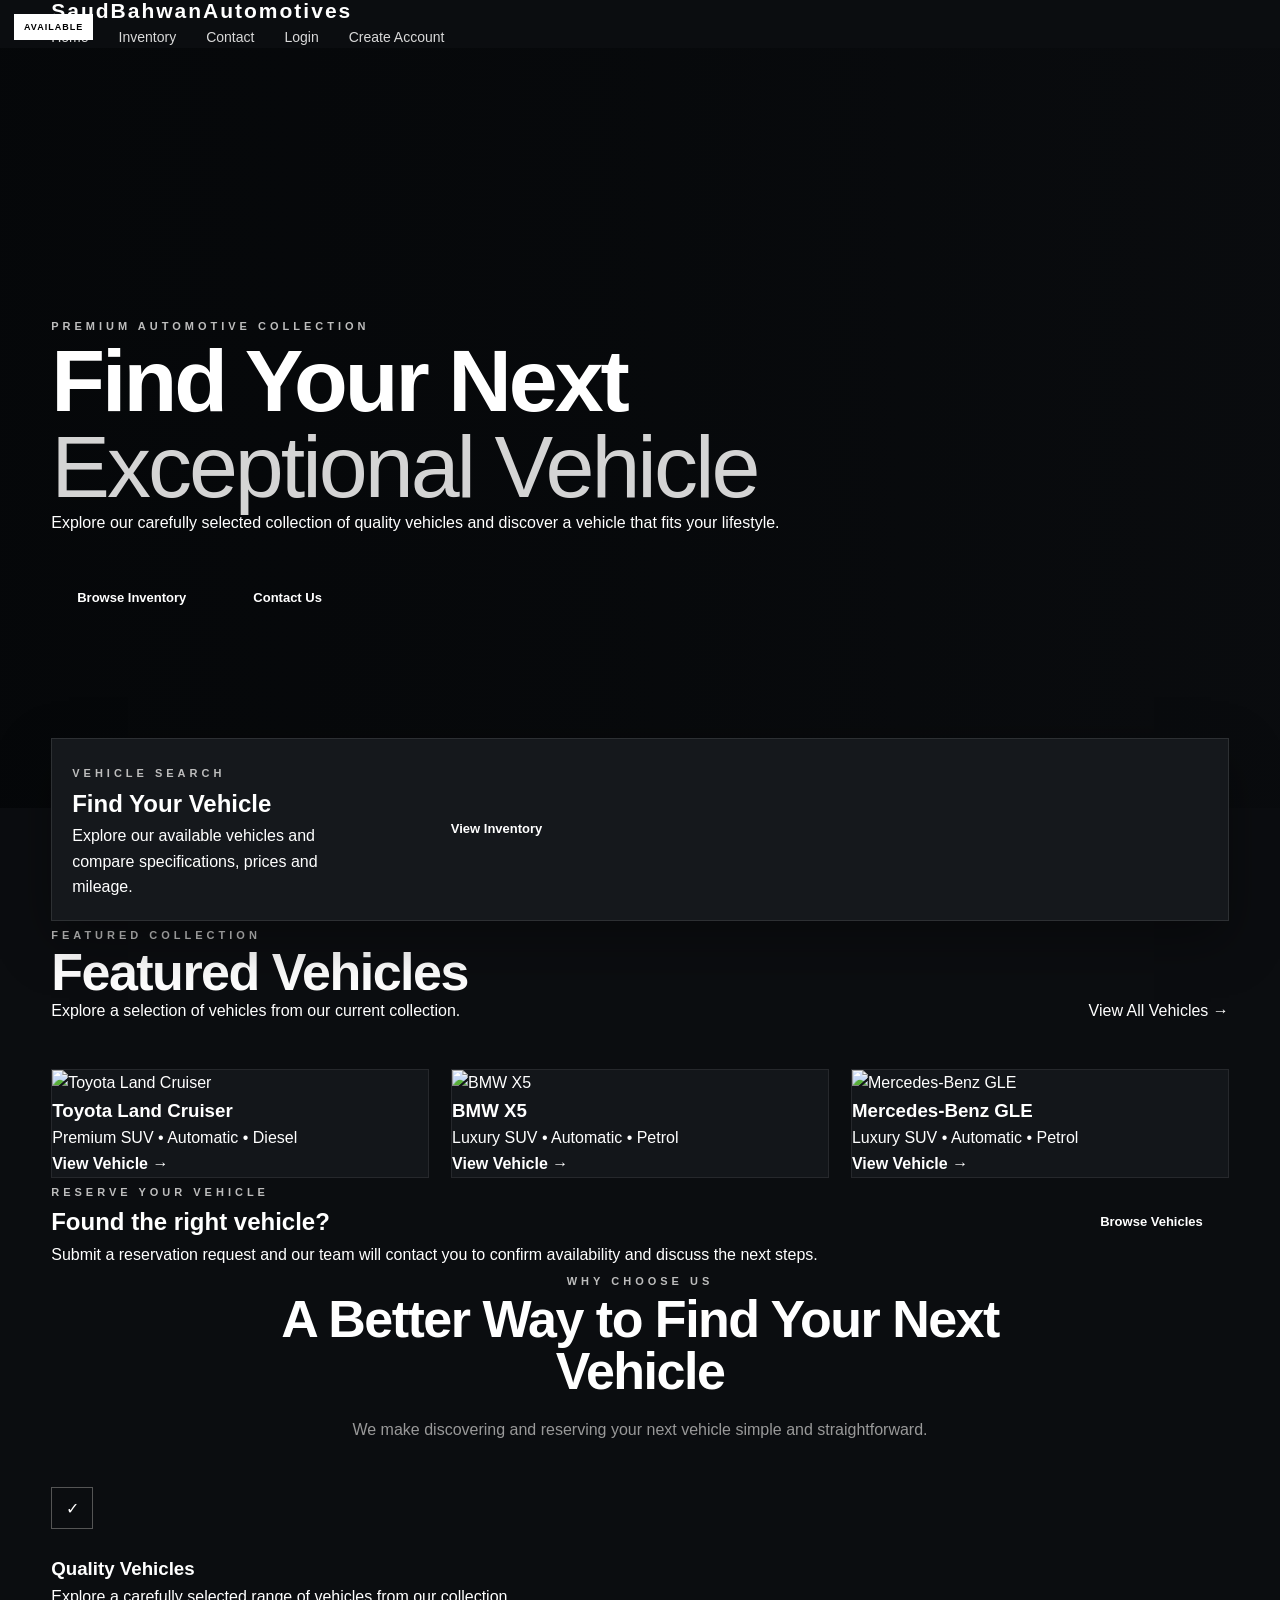
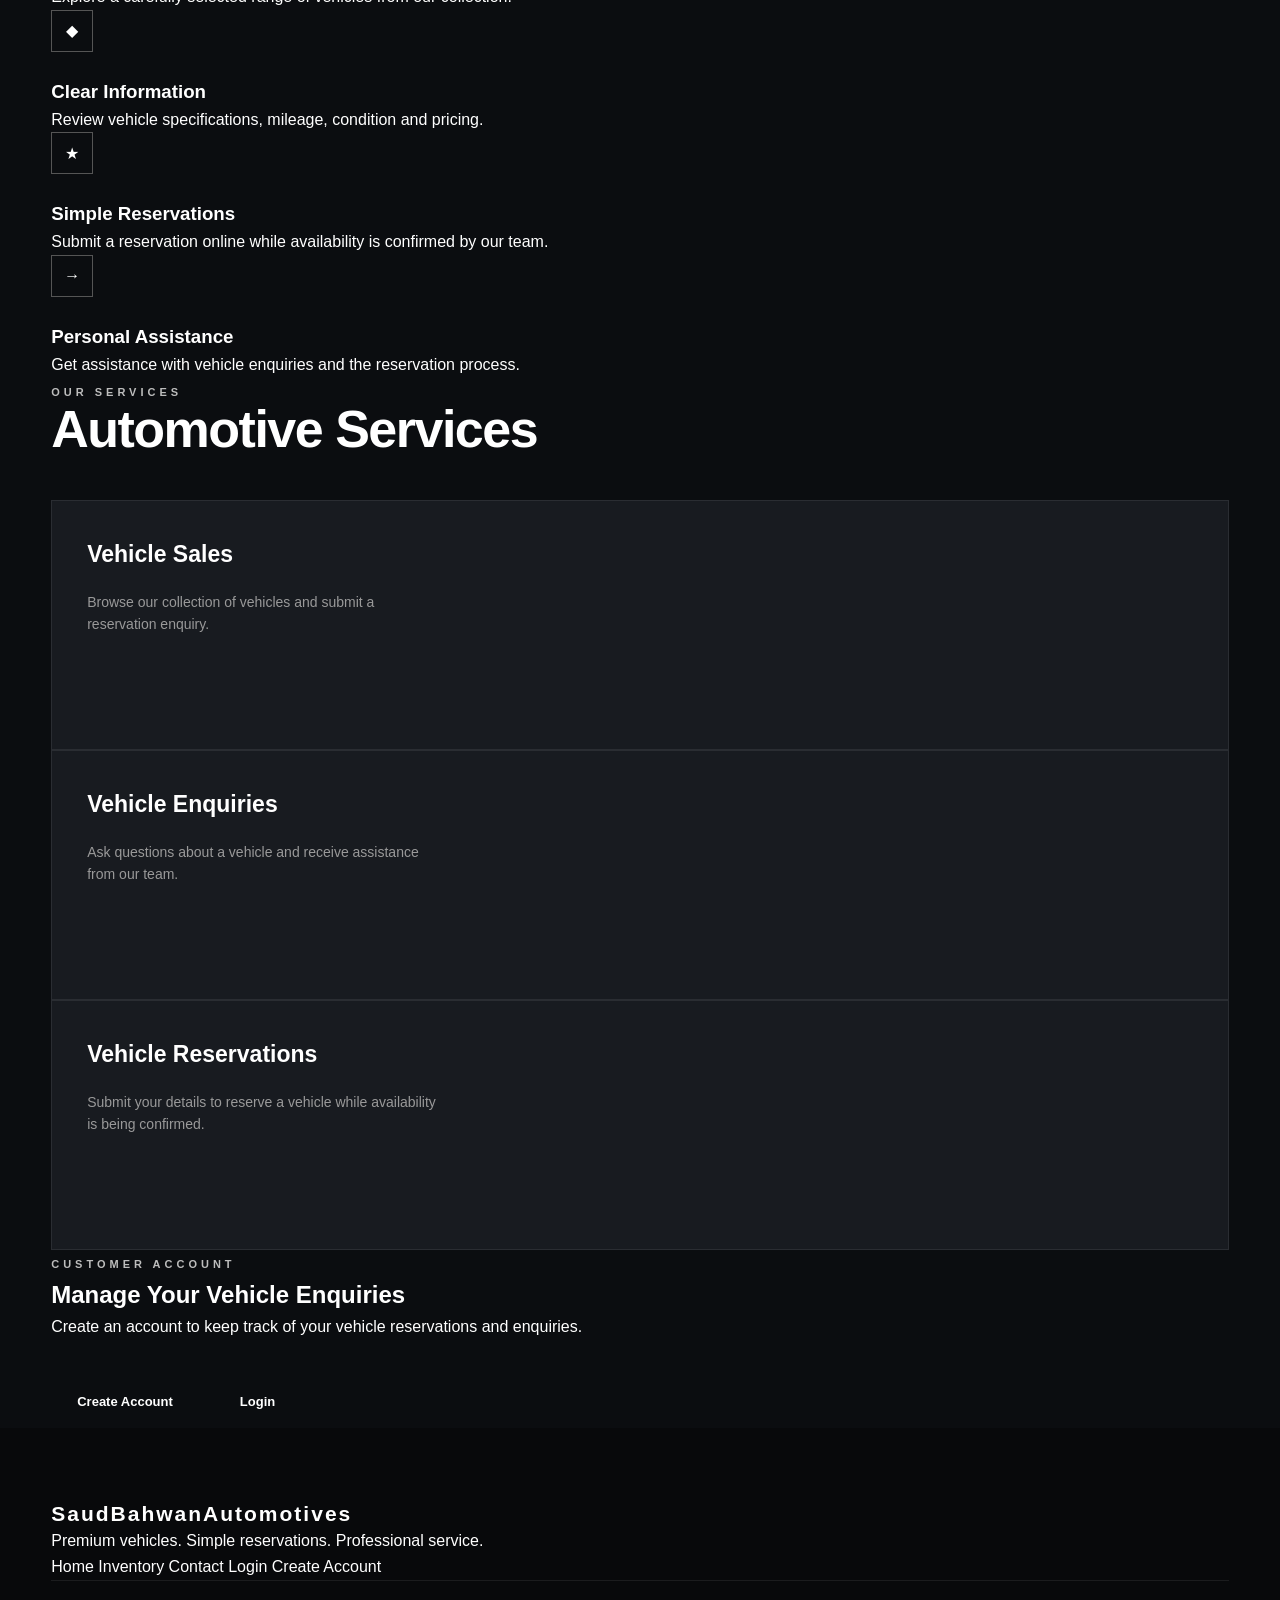
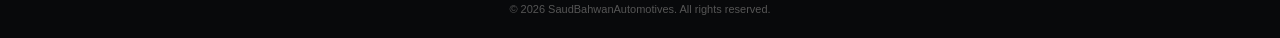
==== commit fcb226fd: "Refactor index.html for improved structure and SEO Updated HTML structure with improved formatting a" ====
--- a/index.html
+++ b/index.html
@@ -2,41 +2,94 @@
 <html lang="en">
 
 <head>
+
   <meta charset="UTF-8">
-  <meta name="viewport" content="width=device-width, initial-scale=1.0">
+
+  <meta
+    name="viewport"
+    content="width=device-width, initial-scale=1.0"
+  >
+
+  <meta
+    name="description"
+    content="SaudBahwanAutomotives — Explore premium vehicles, view specifications and submit vehicle reservation enquiries."
+  >
 
   <title>SaudBahwanAutomotives | Premium Vehicles</title>
 
-  <link rel="stylesheet" href="style.css">
+  <link
+    rel="stylesheet"
+    href="style.css"
+  >
+
 </head>
 
+
 <body>
 
-  <!-- HEADER -->
+
+  <!-- =====================================================
+       HEADER
+  ====================================================== -->
+
   <header>
+
     <div class="container">
 
       <nav>
 
-        <a href="index.html" class="logo">
+        <a
+          href="index.html"
+          class="logo"
+        >
           SaudBahwanAutomotives
         </a>
 
+
         <div class="nav-links">
-          <a href="index.html">Home</a>
-          <a href="inventory.html">Inventory</a>
-          <a href="contact.html">Contact</a>
-          <a href="login.html">Login</a>
-          <a href="register.html">Create Account</a>
+
+          <a href="index.html">
+            Home
+          </a>
+
+          <a href="inventory.html">
+            Inventory
+          </a>
+
+          <a href="contact.html">
+            Contact
+          </a>
+
+          <a
+            href="login.html"
+            id="loginNavLink"
+          >
+            Login
+          </a>
+
+          <a
+            href="register.html"
+            id="registerNavLink"
+          >
+            Create Account
+          </a>
+
+          <span id="accountNavArea"></span>
+
         </div>
 
       </nav>
 
     </div>
+
   </header>
 
 
-  <!-- HERO -->
+
+  <!-- =====================================================
+       HERO
+  ====================================================== -->
+
   <section class="hero">
 
     <div class="container">
@@ -47,23 +100,41 @@
           PREMIUM AUTOMOTIVE COLLECTION
         </span>
 
+
         <h1>
+
           Find Your Next
-          <span>Exceptional Vehicle</span>
+
+          <span>
+            Exceptional Vehicle
+          </span>
+
         </h1>
 
+
         <p>
-          Explore our carefully selected collection of quality
-          vehicles and discover a car that fits your lifestyle.
+
+          Explore our carefully selected collection
+          of quality vehicles and discover a vehicle
+          that fits your lifestyle.
+
         </p>
 
+
         <div class="hero-buttons">
 
-          <a href="inventory.html" class="btn">
+          <a
+            href="inventory.html"
+            class="btn"
+          >
             Browse Inventory
           </a>
 
-          <a href="contact.html" class="btn btn-outline">
+
+          <a
+            href="contact.html"
+            class="btn btn-outline"
+          >
             Contact Us
           </a>
 
@@ -76,7 +147,11 @@
   </section>
 
 
-  <!-- SEARCH -->
+
+  <!-- =====================================================
+       QUICK SEARCH
+  ====================================================== -->
+
   <section class="search-section">
 
     <div class="container">
@@ -84,14 +159,27 @@
       <div class="search-box">
 
         <div>
-          <h2>Find Your Vehicle</h2>
+
+          <span class="section-label">
+            VEHICLE SEARCH
+          </span>
+
+          <h2>
+            Find Your Vehicle
+          </h2>
 
           <p>
-            Search our available inventory.
+            Explore our available vehicles and
+            compare specifications, prices and mileage.
           </p>
-        </div>
-
-        <a href="inventory.html" class="btn">
+
+        </div>
+
+
+        <a
+          href="inventory.html"
+          class="btn"
+        >
           View Inventory
         </a>
 
@@ -102,7 +190,11 @@
   </section>
 
 
-  <!-- FEATURED VEHICLES -->
+
+  <!-- =====================================================
+       FEATURED VEHICLES
+  ====================================================== -->
+
   <section class="section">
 
     <div class="container">
@@ -110,34 +202,49 @@
       <div class="section-heading">
 
         <div>
+
           <span class="section-label">
             FEATURED COLLECTION
           </span>
 
-          <h2>Featured Vehicles</h2>
+          <h2>
+            Featured Vehicles
+          </h2>
 
           <p>
-            Discover some of the vehicles available
-            in our collection.
+            Explore a selection of vehicles
+            from our current collection.
           </p>
-        </div>
-
-        <a href="inventory.html" class="text-link">
+
+        </div>
+
+
+        <a
+          href="inventory.html"
+          class="text-link"
+        >
           View All Vehicles →
         </a>
 
       </div>
 
 
+
       <div class="vehicle-grid">
 
-        <!-- Vehicle 1 -->
+
+        <!-- =================================================
+             VEHICLE 1
+        ================================================== -->
+
         <article class="vehicle-card">
 
           <img
-            src="https://images.unsplash.com/photo-1549317661-bd32c8ce0db2?auto=format&fit=crop&w=900&q=80"
+            src="https://images.unsplash.com/photo-1549317661-bd32c8ce0db2?auto=format&fit=crop&w=1200&q=85"
             alt="Toyota Land Cruiser"
+            loading="lazy"
           >
+
 
           <div class="vehicle-card-content">
 
@@ -145,21 +252,28 @@
               Available
             </span>
 
+
             <h3>
               Toyota Land Cruiser
             </h3>
 
+
             <p>
               Premium SUV • Automatic • Diesel
             </p>
 
+
             <div class="vehicle-card-bottom">
 
               <strong>
                 View Vehicle
               </strong>
 
-              <a href="inventory.html">
+
+              <a
+                href="inventory.html"
+                aria-label="View Toyota Land Cruiser"
+              >
                 →
               </a>
 
@@ -170,13 +284,19 @@
         </article>
 
 
-        <!-- Vehicle 2 -->
+
+        <!-- =================================================
+             VEHICLE 2
+        ================================================== -->
+
         <article class="vehicle-card">
 
           <img
-            src="https://images.unsplash.com/photo-1555215695-3004980ad54e?auto=format&fit=crop&w=900&q=80"
+            src="https://images.unsplash.com/photo-1555215695-3004980ad54e?auto=format&fit=crop&w=1200&q=85"
             alt="BMW X5"
+            loading="lazy"
           >
+
 
           <div class="vehicle-card-content">
 
@@ -184,21 +304,28 @@
               Available
             </span>
 
+
             <h3>
               BMW X5
             </h3>
 
+
             <p>
               Luxury SUV • Automatic • Petrol
             </p>
 
+
             <div class="vehicle-card-bottom">
 
               <strong>
                 View Vehicle
               </strong>
 
-              <a href="inventory.html">
+
+              <a
+                href="inventory.html"
+                aria-label="View BMW X5"
+              >
                 →
               </a>
 
@@ -209,13 +336,19 @@
         </article>
 
 
-        <!-- Vehicle 3 -->
+
+        <!-- =================================================
+             VEHICLE 3
+        ================================================== -->
+
         <article class="vehicle-card">
 
           <img
-            src="https://images.unsplash.com/photo-1618843479313-40f8afb4b4d8?auto=format&fit=crop&w=900&q=80"
+            src="https://images.unsplash.com/photo-1618843479313-40f8afb4b4d8?auto=format&fit=crop&w=1200&q=85"
             alt="Mercedes-Benz GLE"
+            loading="lazy"
           >
+
 
           <div class="vehicle-card-content">
 
@@ -223,21 +356,28 @@
               Available
             </span>
 
+
             <h3>
               Mercedes-Benz GLE
             </h3>
 
+
             <p>
               Luxury SUV • Automatic • Petrol
             </p>
 
+
             <div class="vehicle-card-bottom">
 
               <strong>
                 View Vehicle
               </strong>
 
-              <a href="inventory.html">
+
+              <a
+                href="inventory.html"
+                aria-label="View Mercedes-Benz GLE"
+              >
                 →
               </a>
 
@@ -247,6 +387,7 @@
 
         </article>
 
+
       </div>
 
     </div>
@@ -254,7 +395,11 @@
   </section>
 
 
-  <!-- RESERVATION CTA -->
+
+  <!-- =====================================================
+       RESERVATION CTA
+  ====================================================== -->
+
   <section class="reservation-section">
 
     <div class="container">
@@ -267,19 +412,27 @@
             RESERVE YOUR VEHICLE
           </span>
 
+
           <h2>
             Found the right vehicle?
           </h2>
 
+
           <p>
-            Submit a reservation request and our team
-            will contact you to confirm availability
-            and discuss the next steps.
+
+            Submit a reservation request and our
+            team will contact you to confirm
+            availability and discuss the next steps.
+
           </p>
 
         </div>
 
-        <a href="inventory.html" class="btn">
+
+        <a
+          href="inventory.html"
+          class="btn"
+        >
           Browse Vehicles
         </a>
 
@@ -290,10 +443,15 @@
   </section>
 
 
-  <!-- WHY US -->
+
+  <!-- =====================================================
+       WHY CHOOSE US
+  ====================================================== -->
+
   <section class="section">
 
     <div class="container">
+
 
       <div class="section-heading centered">
 
@@ -301,19 +459,25 @@
           WHY CHOOSE US
         </span>
 
+
         <h2>
-          A Better Way to Buy Your Next Vehicle
+          A Better Way to Find Your Next Vehicle
         </h2>
 
+
         <p>
-          We make finding and reserving your next
-          vehicle simple and straightforward.
+
+          We make discovering and reserving
+          your next vehicle simple and straightforward.
+
         </p>
 
       </div>
 
 
+
       <div class="features-grid">
+
 
         <div class="feature-card">
 
@@ -321,16 +485,19 @@
             ✓
           </div>
 
+
           <h3>
             Quality Vehicles
           </h3>
 
+
           <p>
             Explore a carefully selected range
-            of vehicles.
+            of vehicles from our collection.
           </p>
 
         </div>
+
 
 
         <div class="feature-card">
@@ -339,16 +506,19 @@
             ◆
           </div>
 
+
           <h3>
-            Transparent Information
+            Clear Information
           </h3>
 
+
           <p>
-            View vehicle specifications, mileage,
-            condition and pricing.
+            Review vehicle specifications,
+            mileage, condition and pricing.
           </p>
 
         </div>
+
 
 
         <div class="feature-card">
@@ -357,16 +527,19 @@
             ★
           </div>
 
+
           <h3>
             Simple Reservations
           </h3>
 
+
           <p>
-            Reserve a vehicle online and let our
-            team guide you through the next steps.
+            Submit a reservation online while
+            availability is confirmed by our team.
           </p>
 
         </div>
+
 
 
         <div class="feature-card">
@@ -375,17 +548,20 @@
             →
           </div>
 
+
           <h3>
             Personal Assistance
           </h3>
 
+
           <p>
-            Our team is available to help you
-            with your vehicle enquiry.
+            Get assistance with vehicle enquiries
+            and the reservation process.
           </p>
 
         </div>
 
+
       </div>
 
     </div>
@@ -393,10 +569,15 @@
   </section>
 
 
-  <!-- SERVICES -->
+
+  <!-- =====================================================
+       SERVICES
+  ====================================================== -->
+
   <section class="section services-section">
 
     <div class="container">
+
 
       <div class="section-heading">
 
@@ -406,6 +587,7 @@
             OUR SERVICES
           </span>
 
+
           <h2>
             Automotive Services
           </h2>
@@ -415,7 +597,9 @@
       </div>
 
 
+
       <div class="services-grid">
+
 
         <div class="service-card">
 
@@ -423,12 +607,16 @@
             Vehicle Sales
           </h3>
 
+
           <p>
-            Browse our collection of quality
-            vehicles and submit a reservation request.
+
+            Browse our collection of vehicles
+            and submit a reservation enquiry.
+
           </p>
 
         </div>
+
 
 
         <div class="service-card">
@@ -437,12 +625,16 @@
             Vehicle Enquiries
           </h3>
 
+
           <p>
+
             Ask questions about a vehicle and
             receive assistance from our team.
+
           </p>
 
         </div>
+
 
 
         <div class="service-card">
@@ -451,13 +643,17 @@
             Vehicle Reservations
           </h3>
 
+
           <p>
+
             Submit your details to reserve a vehicle
-            while availability is confirmed.
+            while availability is being confirmed.
+
           </p>
 
         </div>
 
+
       </div>
 
     </div>
@@ -465,36 +661,55 @@
   </section>
 
 
-  <!-- ACCOUNT CTA -->
+
+  <!-- =====================================================
+       CUSTOMER ACCOUNT CTA
+  ====================================================== -->
+
   <section class="cta-section">
 
     <div class="container">
 
       <div class="cta-content">
+
 
         <span class="section-label">
           CUSTOMER ACCOUNT
         </span>
 
+
         <h2>
-          Create Your Account
+          Manage Your Vehicle Enquiries
         </h2>
 
+
         <p>
-          Create an account to make your vehicle
-          enquiries and reservations easier to manage.
+
+          Create an account to keep track of
+          your vehicle reservations and enquiries.
+
         </p>
 
+
         <div class="hero-buttons">
 
-          <a href="register.html" class="btn">
+
+          <a
+            href="register.html"
+            class="btn"
+          >
             Create Account
           </a>
 
-          <a href="login.html" class="btn btn-outline">
+
+          <a
+            href="login.html"
+            class="btn btn-outline"
+          >
             Login
           </a>
 
+
         </div>
 
       </div>
@@ -504,25 +719,38 @@
   </section>
 
 
-  <!-- FOOTER -->
+
+  <!-- =====================================================
+       FOOTER
+  ====================================================== -->
+
   <footer>
 
     <div class="container">
 
       <div class="footer-content">
 
+
         <div>
 
-          <a href="index.html" class="logo">
+          <a
+            href="index.html"
+            class="logo"
+          >
             SaudBahwanAutomotives
           </a>
 
+
           <p>
-            Premium vehicles. Simple reservations.
+
+            Premium vehicles.
+            Simple reservations.
             Professional service.
+
           </p>
 
         </div>
+
 
 
         <div class="footer-links">
@@ -531,25 +759,31 @@
             Home
           </a>
 
+
           <a href="inventory.html">
             Inventory
           </a>
 
+
           <a href="contact.html">
             Contact
           </a>
 
+
           <a href="login.html">
             Login
           </a>
 
+
           <a href="register.html">
             Create Account
           </a>
 
         </div>
 
-      </div>
+
+      </div>
+
 
 
       <div class="footer-bottom">
@@ -566,11 +800,240 @@
   </footer>
 
 
-  <!-- SUPABASE -->
+
+  <!-- =====================================================
+       SUPABASE
+  ====================================================== -->
+
   <script src="https://cdn.jsdelivr.net/npm/@supabase/supabase-js@2"></script>
 
   <script src="app.js"></script>
 
+
+  <!-- =====================================================
+       AUTH NAVIGATION
+  ====================================================== -->
+
+  <script>
+
+    document.addEventListener(
+      "DOMContentLoaded",
+      async function () {
+
+        try {
+
+          const {
+            data: {
+              user
+            }
+          } =
+            await supabaseClient.auth.getUser();
+
+
+          const loginLink =
+            document.getElementById(
+              "loginNavLink"
+            );
+
+
+          const registerLink =
+            document.getElementById(
+              "registerNavLink"
+            );
+
+
+          const accountArea =
+            document.getElementById(
+              "accountNavArea"
+            );
+
+
+          /* ================================================
+             LOGGED OUT
+          ================================================ */
+
+          if (!user) {
+
+            return;
+
+          }
+
+
+          /* ================================================
+             LOGGED IN
+          ================================================ */
+
+          if (loginLink) {
+
+            loginLink.style.display =
+              "none";
+
+          }
+
+
+          if (registerLink) {
+
+            registerLink.style.display =
+              "none";
+
+          }
+
+
+          /* ================================================
+             MY ACCOUNT
+          ================================================ */
+
+          const accountLink =
+            document.createElement(
+              "a"
+            );
+
+
+          accountLink.href =
+            "account.html";
+
+
+          accountLink.textContent =
+            "My Account";
+
+
+          accountArea.appendChild(
+            accountLink
+          );
+
+
+          /* ================================================
+             CHECK PROFILE
+          ================================================ */
+
+          const {
+            data: profile
+          } =
+            await supabaseClient
+              .from("profiles")
+              .select("role")
+              .eq("id", user.id)
+              .single();
+
+
+          /* ================================================
+             ADMIN DASHBOARD
+          ================================================ */
+
+          if (
+            profile &&
+            profile.role === "admin"
+          ) {
+
+            const adminLink =
+              document.createElement(
+                "a"
+              );
+
+
+            adminLink.href =
+              "admin.html";
+
+
+            adminLink.textContent =
+              "Admin Dashboard";
+
+
+            accountArea.appendChild(
+              adminLink
+            );
+
+          }
+
+
+          /* ================================================
+             LOGOUT
+          ================================================ */
+
+          const logoutLink =
+            document.createElement(
+              "a"
+            );
+
+
+          logoutLink.href =
+            "#";
+
+
+          logoutLink.textContent =
+            "Logout";
+
+
+          logoutLink.addEventListener(
+            "click",
+            async function (event) {
+
+              event.preventDefault();
+
+
+              logoutLink.textContent =
+                "Logging out...";
+
+
+              const {
+                error
+              } =
+                await supabaseClient
+                  .auth
+                  .signOut();
+
+
+              if (error) {
+
+                console.error(
+                  "Logout error:",
+                  error.message
+                );
+
+
+                logoutLink.textContent =
+                  "Logout";
+
+
+                alert(
+                  "Unable to log out. Please try again."
+                );
+
+
+                return;
+
+              }
+
+
+              window.location.href =
+                "index.html";
+
+            }
+          );
+
+
+          accountArea.appendChild(
+            logoutLink
+          );
+
+
+        }
+
+        catch (error) {
+
+          console.error(
+            "Navigation error:",
+            error
+          );
+
+        }
+
+      }
+    );
+
+  </script>
+
+
 </body>
 
-    </html>
+            </html>
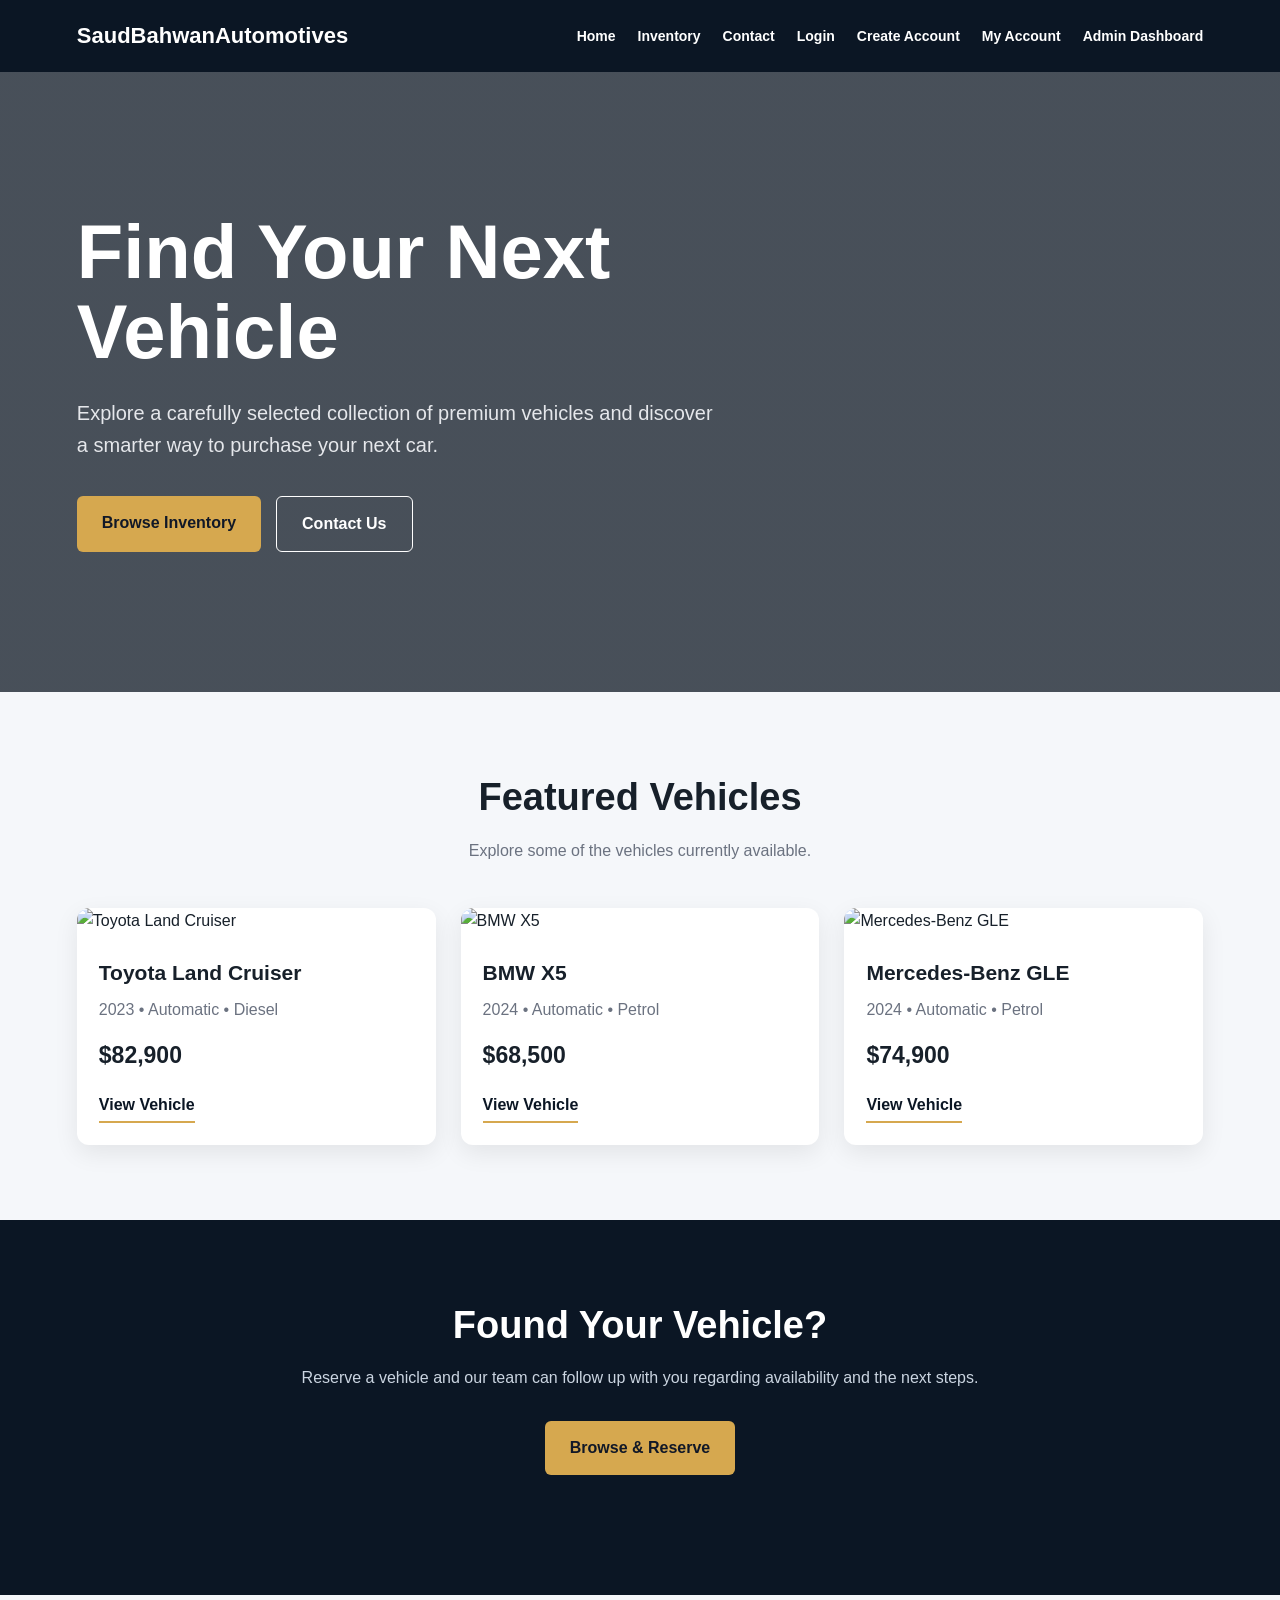
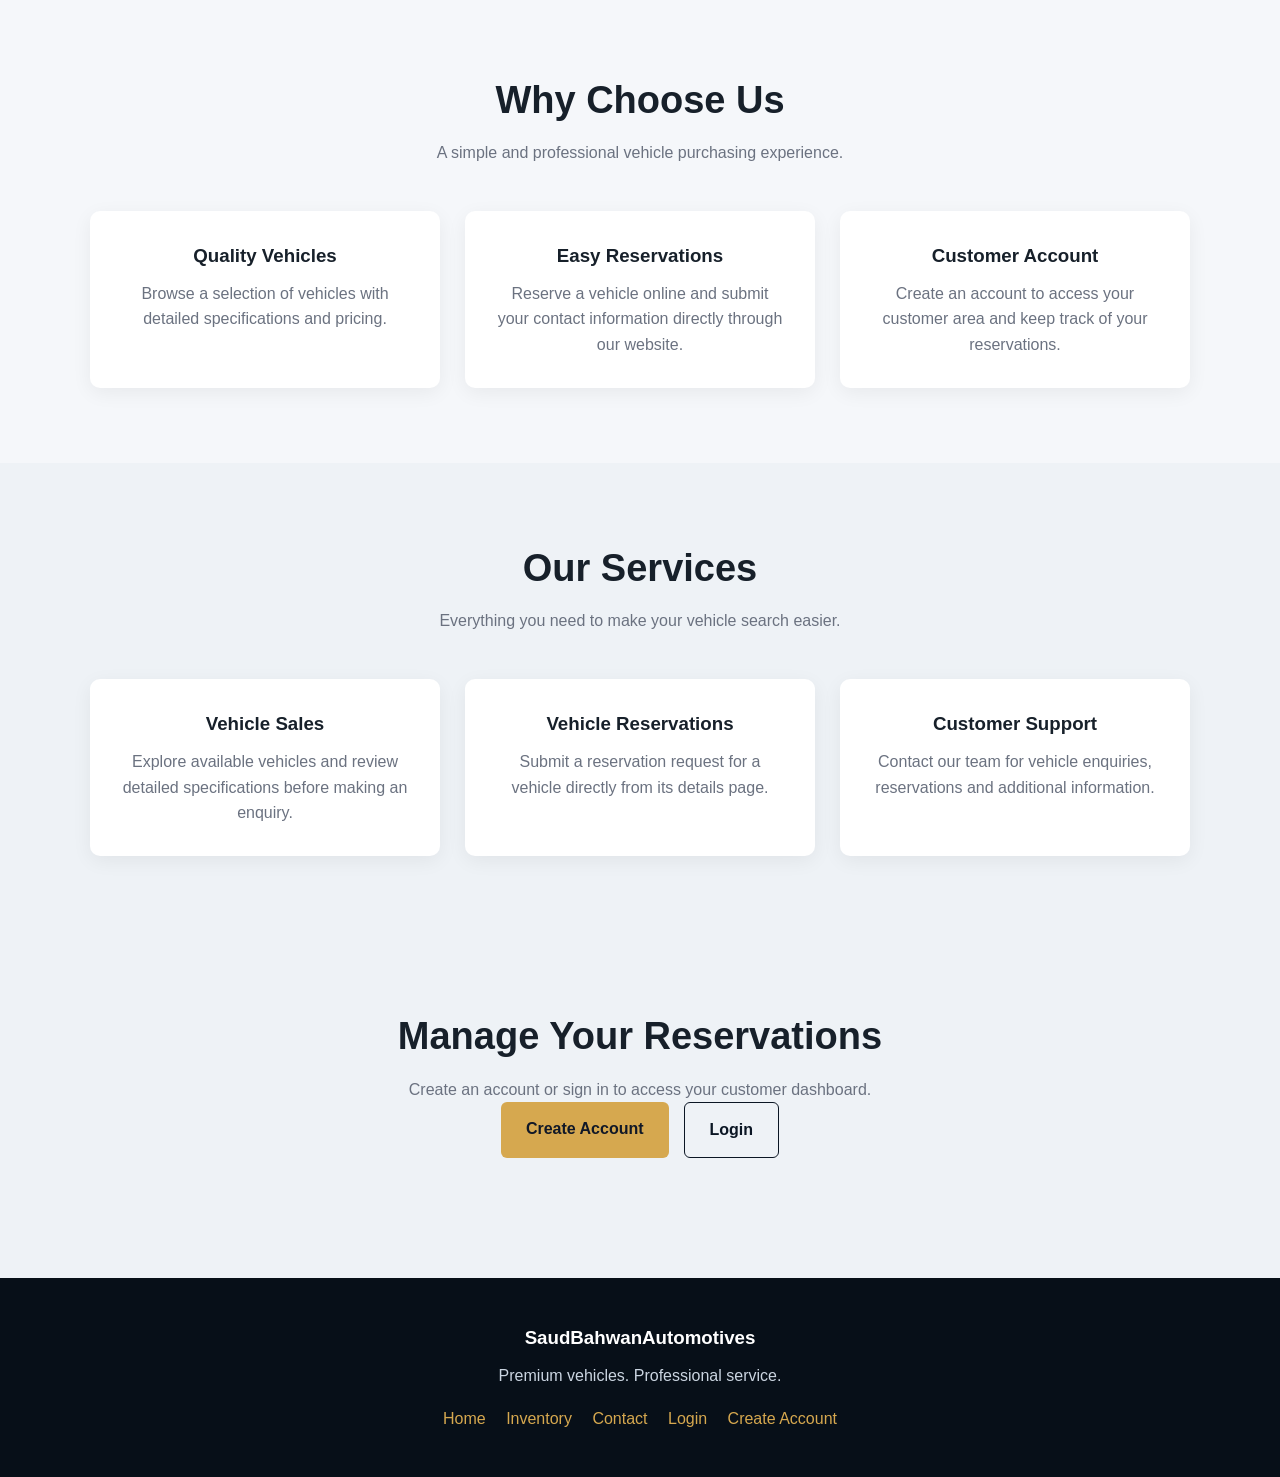
==== commit 70cfb807: "Update index.html" ====
--- a/index.html
+++ b/index.html
@@ -1,1039 +1,661 @@
-<!DOCTYPE html>
-<html lang="en">
-
-<head>
-
+<!DOCTYPE html><html lang="en"><head>
   <meta charset="UTF-8">
-
-  <meta
-    name="viewport"
-    content="width=device-width, initial-scale=1.0"
-  >
-
-  <meta
-    name="description"
-    content="SaudBahwanAutomotives — Explore premium vehicles, view specifications and submit vehicle reservation enquiries."
-  >
-
-  <title>SaudBahwanAutomotives | Premium Vehicles</title>
-
-  <link
-    rel="stylesheet"
-    href="style.css"
-  >
-
-</head>
-
-
-<body>
-
-
-  <!-- =====================================================
-       HEADER
-  ====================================================== -->
-
-  <header>
-
-    <div class="container">
-
-      <nav>
-
-        <a
-          href="index.html"
-          class="logo"
-        >
-          SaudBahwanAutomotives
-        </a>
-
-
-        <div class="nav-links">
-
-          <a href="index.html">
-            Home
-          </a>
-
-          <a href="inventory.html">
-            Inventory
-          </a>
-
-          <a href="contact.html">
-            Contact
-          </a>
-
-          <a
-            href="login.html"
-            id="loginNavLink"
-          >
-            Login
-          </a>
-
-          <a
-            href="register.html"
-            id="registerNavLink"
-          >
-            Create Account
-          </a>
-
-          <span id="accountNavArea"></span>
-
-        </div>
-
-      </nav>
+  <meta name="viewport" content="width=device-width, initial-scale=1.0">  <title>SaudBahwanAutomotives | Premium Vehicles</title>  <style>
+    * {
+      box-sizing: border-box;
+      margin: 0;
+      padding: 0;
+    }
+
+    body {
+      font-family: Arial, Helvetica, sans-serif;
+      background: #f5f7fa;
+      color: #17202a;
+      line-height: 1.6;
+    }
+
+    nav {
+      background: #0b1624;
+      min-height: 72px;
+      display: flex;
+      align-items: center;
+      justify-content: space-between;
+      padding: 0 6%;
+      gap: 25px;
+      position: sticky;
+      top: 0;
+      z-index: 1000;
+    }
+
+    .logo {
+      color: white;
+      text-decoration: none;
+      font-size: 22px;
+      font-weight: 800;
+      white-space: nowrap;
+    }
+
+    .nav-links {
+      display: flex;
+      align-items: center;
+      justify-content: flex-end;
+      gap: 22px;
+      flex-wrap: wrap;
+    }
+
+    .nav-links a {
+      color: white;
+      text-decoration: none;
+      font-size: 14px;
+      font-weight: 600;
+      padding: 8px 0;
+      transition: 0.2s;
+    }
+
+    .nav-links a:hover {
+      color: #d6a84f;
+    }
+
+    .hero {
+      min-height: 620px;
+      display: flex;
+      align-items: center;
+      padding: 80px 6%;
+      background:
+        linear-gradient(rgba(5, 15, 27, 0.72), rgba(5, 15, 27, 0.72)),
+        url("https://images.unsplash.com/photo-1503376780353-7e6692767b70?auto=format&fit=crop&w=1800&q=85")
+        center/cover no-repeat;
+      color: white;
+    }
+
+    .hero-content {
+      max-width: 720px;
+    }
+
+    .hero h1 {
+      font-size: clamp(42px, 7vw, 76px);
+      line-height: 1.05;
+      margin-bottom: 25px;
+    }
+
+    .hero p {
+      font-size: 20px;
+      color: #e5e7eb;
+      margin-bottom: 35px;
+      max-width: 650px;
+    }
+
+    .buttons {
+      display: flex;
+      gap: 15px;
+      flex-wrap: wrap;
+    }
+
+    .btn {
+      display: inline-block;
+      padding: 14px 25px;
+      border-radius: 6px;
+      text-decoration: none;
+      font-weight: 700;
+      transition: 0.2s;
+    }
+
+    .btn-primary {
+      background: #d6a84f;
+      color: #111827;
+    }
+
+    .btn-primary:hover {
+      background: #e7bc65;
+    }
+
+    .btn-outline {
+      border: 1px solid white;
+      color: white;
+    }
+
+    .btn-outline:hover {
+      background: white;
+      color: #0b1624;
+    }
+
+    section {
+      padding: 75px 6%;
+    }
+
+    .section-title {
+      text-align: center;
+      margin-bottom: 45px;
+    }
+
+    .section-title h2 {
+      font-size: 38px;
+      margin-bottom: 10px;
+    }
+
+    .section-title p {
+      color: #6b7280;
+    }
+
+    .vehicles {
+      display: grid;
+      grid-template-columns: repeat(3, 1fr);
+      gap: 25px;
+      max-width: 1250px;
+      margin: auto;
+    }
+
+    .vehicle-card {
+      background: white;
+      border-radius: 12px;
+      overflow: hidden;
+      box-shadow: 0 8px 25px rgba(0, 0, 0, 0.08);
+      transition: 0.25s;
+    }
+
+    .vehicle-card:hover {
+      transform: translateY(-5px);
+    }
+
+    .vehicle-card img {
+      width: 100%;
+      height: 230px;
+      object-fit: cover;
+    }
+
+    .vehicle-info {
+      padding: 22px;
+    }
+
+    .vehicle-info h3 {
+      margin-bottom: 7px;
+      font-size: 21px;
+    }
+
+    .vehicle-info p {
+      color: #6b7280;
+      margin-bottom: 15px;
+    }
+
+    .price {
+      font-size: 23px;
+      font-weight: 800;
+      margin-bottom: 18px;
+    }
+
+    .vehicle-link {
+      display: inline-block;
+      color: #0b1624;
+      text-decoration: none;
+      font-weight: 700;
+      border-bottom: 2px solid #d6a84f;
+      padding-bottom: 3px;
+    }
+
+    .reservation {
+      background: #0b1624;
+      color: white;
+      text-align: center;
+    }
+
+    .reservation p {
+      color: #cbd5e1;
+      max-width: 700px;
+      margin: 0 auto 30px;
+    }
+
+    .features {
+      display: grid;
+      grid-template-columns: repeat(3, 1fr);
+      gap: 25px;
+      max-width: 1100px;
+      margin: auto;
+    }
+
+    .feature {
+      background: white;
+      padding: 30px;
+      border-radius: 10px;
+      text-align: center;
+      box-shadow: 0 5px 20px rgba(0, 0, 0, 0.06);
+    }
+
+    .feature h3 {
+      margin-bottom: 10px;
+    }
+
+    .feature p {
+      color: #6b7280;
+    }
+
+    .account-section {
+      background: #eef2f6;
+      text-align: center;
+    }
+
+    footer {
+      background: #070f18;
+      color: #cbd5e1;
+      padding: 45px 6%;
+      text-align: center;
+    }
+
+    footer h3 {
+      color: white;
+      margin-bottom: 10px;
+    }
+
+    footer p {
+      margin-bottom: 18px;
+    }
+
+    footer a {
+      color: #d6a84f;
+      text-decoration: none;
+      margin: 0 8px;
+    }
+
+    @media (max-width: 900px) {
+      nav {
+        padding: 18px 5%;
+        flex-direction: column;
+      }
+
+      .nav-links {
+        justify-content: center;
+        gap: 15px;
+      }
+
+      .vehicles,
+      .features {
+        grid-template-columns: 1fr 1fr;
+      }
+    }
+
+    @media (max-width: 600px) {
+      .hero {
+        min-height: 550px;
+        padding: 60px 5%;
+      }
+
+      .hero h1 {
+        font-size: 43px;
+      }
+
+      .hero p {
+        font-size: 17px;
+      }
+
+      section {
+        padding: 55px 5%;
+      }
+
+      .vehicles,
+      .features {
+        grid-template-columns: 1fr;
+      }
+
+      .nav-links {
+        gap: 12px;
+      }
+
+      .nav-links a {
+        font-size: 13px;
+      }
+    }
+  </style></head><body>  <!-- NAVIGATION -->  <nav><a href="index.html" class="logo">
+  SaudBahwanAutomotives
+</a>
+
+<div class="nav-links">
+
+  <a href="index.html">Home</a>
+
+  <a href="inventory.html">
+    Inventory
+  </a>
+
+  <a href="contact.html">
+    Contact
+  </a>
+
+  <a href="login.html">
+    Login
+  </a>
+
+  <a href="register.html">
+    Create Account
+  </a>
+
+  <a href="account.html">
+    My Account
+  </a>
+
+  <a href="admin.html">
+    Admin Dashboard
+  </a>
+
+</div>
+
+  </nav>  <!-- HERO -->  <section class="hero"><div class="hero-content">
+
+  <h1>
+    Find Your Next Vehicle
+  </h1>
+
+  <p>
+    Explore a carefully selected collection of premium vehicles
+    and discover a smarter way to purchase your next car.
+  </p>
+
+  <div class="buttons">
+
+    <a href="inventory.html" class="btn btn-primary">
+      Browse Inventory
+    </a>
+
+    <a href="contact.html" class="btn btn-outline">
+      Contact Us
+    </a>
+
+  </div>
+
+</div>
+
+  </section>  <!-- FEATURED VEHICLES -->  <section><div class="section-title">
+
+  <h2>
+    Featured Vehicles
+  </h2>
+
+  <p>
+    Explore some of the vehicles currently available.
+  </p>
+
+</div>
+
+
+<div class="vehicles">
+
+  <!-- VEHICLE 1 -->
+  <div class="vehicle-card">
+
+    <img
+      src="https://images.unsplash.com/photo-1519003722824-194d4455a60c?auto=format&fit=crop&w=1200&q=80"
+      alt="Toyota Land Cruiser">
+
+    <div class="vehicle-info">
+
+      <h3>
+        Toyota Land Cruiser
+      </h3>
+
+      <p>
+        2023 • Automatic • Diesel
+      </p>
+
+      <div class="price">
+        $82,900
+      </div>
+
+      <a href="inventory.html" class="vehicle-link">
+        View Vehicle
+      </a>
 
     </div>
 
-  </header>
-
-
-
-  <!-- =====================================================
-       HERO
-  ====================================================== -->
-
-  <section class="hero">
-
-    <div class="container">
-
-      <div class="hero-content">
-
-        <span class="hero-label">
-          PREMIUM AUTOMOTIVE COLLECTION
-        </span>
-
-
-        <h1>
-
-          Find Your Next
-
-          <span>
-            Exceptional Vehicle
-          </span>
-
-        </h1>
-
-
-        <p>
-
-          Explore our carefully selected collection
-          of quality vehicles and discover a vehicle
-          that fits your lifestyle.
-
-        </p>
-
-
-        <div class="hero-buttons">
-
-          <a
-            href="inventory.html"
-            class="btn"
-          >
-            Browse Inventory
-          </a>
-
-
-          <a
-            href="contact.html"
-            class="btn btn-outline"
-          >
-            Contact Us
-          </a>
-
-        </div>
-
+  </div>
+
+
+  <!-- VEHICLE 2 -->
+  <div class="vehicle-card">
+
+    <img
+      src="https://images.unsplash.com/photo-1555215695-3004980ad54e?auto=format&fit=crop&w=1200&q=80"
+      alt="BMW X5">
+
+    <div class="vehicle-info">
+
+      <h3>
+        BMW X5
+      </h3>
+
+      <p>
+        2024 • Automatic • Petrol
+      </p>
+
+      <div class="price">
+        $68,500
       </div>
 
+      <a href="inventory.html" class="vehicle-link">
+        View Vehicle
+      </a>
+
     </div>
 
-  </section>
-
-
-
-  <!-- =====================================================
-       QUICK SEARCH
-  ====================================================== -->
-
-  <section class="search-section">
-
-    <div class="container">
-
-      <div class="search-box">
-
-        <div>
-
-          <span class="section-label">
-            VEHICLE SEARCH
-          </span>
-
-          <h2>
-            Find Your Vehicle
-          </h2>
-
-          <p>
-            Explore our available vehicles and
-            compare specifications, prices and mileage.
-          </p>
-
-        </div>
-
-
-        <a
-          href="inventory.html"
-          class="btn"
-        >
-          View Inventory
-        </a>
-
+  </div>
+
+
+  <!-- VEHICLE 3 -->
+  <div class="vehicle-card">
+
+    <img
+      src="https://images.unsplash.com/photo-1618843479313-40f8afb4b4d8?auto=format&fit=crop&w=1200&q=80"
+      alt="Mercedes-Benz GLE">
+
+    <div class="vehicle-info">
+
+      <h3>
+        Mercedes-Benz GLE
+      </h3>
+
+      <p>
+        2024 • Automatic • Petrol
+      </p>
+
+      <div class="price">
+        $74,900
       </div>
 
+      <a href="inventory.html" class="vehicle-link">
+        View Vehicle
+      </a>
+
     </div>
 
-  </section>
-
-
-
-  <!-- =====================================================
-       FEATURED VEHICLES
-  ====================================================== -->
-
-  <section class="section">
-
-    <div class="container">
-
-      <div class="section-heading">
-
-        <div>
-
-          <span class="section-label">
-            FEATURED COLLECTION
-          </span>
-
-          <h2>
-            Featured Vehicles
-          </h2>
-
-          <p>
-            Explore a selection of vehicles
-            from our current collection.
-          </p>
-
-        </div>
-
-
-        <a
-          href="inventory.html"
-          class="text-link"
-        >
-          View All Vehicles →
-        </a>
-
-      </div>
-
-
-
-      <div class="vehicle-grid">
-
-
-        <!-- =================================================
-             VEHICLE 1
-        ================================================== -->
-
-        <article class="vehicle-card">
-
-          <img
-            src="https://images.unsplash.com/photo-1549317661-bd32c8ce0db2?auto=format&fit=crop&w=1200&q=85"
-            alt="Toyota Land Cruiser"
-            loading="lazy"
-          >
-
-
-          <div class="vehicle-card-content">
-
-            <span class="vehicle-status">
-              Available
-            </span>
-
-
-            <h3>
-              Toyota Land Cruiser
-            </h3>
-
-
-            <p>
-              Premium SUV • Automatic • Diesel
-            </p>
-
-
-            <div class="vehicle-card-bottom">
-
-              <strong>
-                View Vehicle
-              </strong>
-
-
-              <a
-                href="inventory.html"
-                aria-label="View Toyota Land Cruiser"
-              >
-                →
-              </a>
-
-            </div>
-
-          </div>
-
-        </article>
-
-
-
-        <!-- =================================================
-             VEHICLE 2
-        ================================================== -->
-
-        <article class="vehicle-card">
-
-          <img
-            src="https://images.unsplash.com/photo-1555215695-3004980ad54e?auto=format&fit=crop&w=1200&q=85"
-            alt="BMW X5"
-            loading="lazy"
-          >
-
-
-          <div class="vehicle-card-content">
-
-            <span class="vehicle-status">
-              Available
-            </span>
-
-
-            <h3>
-              BMW X5
-            </h3>
-
-
-            <p>
-              Luxury SUV • Automatic • Petrol
-            </p>
-
-
-            <div class="vehicle-card-bottom">
-
-              <strong>
-                View Vehicle
-              </strong>
-
-
-              <a
-                href="inventory.html"
-                aria-label="View BMW X5"
-              >
-                →
-              </a>
-
-            </div>
-
-          </div>
-
-        </article>
-
-
-
-        <!-- =================================================
-             VEHICLE 3
-        ================================================== -->
-
-        <article class="vehicle-card">
-
-          <img
-            src="https://images.unsplash.com/photo-1618843479313-40f8afb4b4d8?auto=format&fit=crop&w=1200&q=85"
-            alt="Mercedes-Benz GLE"
-            loading="lazy"
-          >
-
-
-          <div class="vehicle-card-content">
-
-            <span class="vehicle-status">
-              Available
-            </span>
-
-
-            <h3>
-              Mercedes-Benz GLE
-            </h3>
-
-
-            <p>
-              Luxury SUV • Automatic • Petrol
-            </p>
-
-
-            <div class="vehicle-card-bottom">
-
-              <strong>
-                View Vehicle
-              </strong>
-
-
-              <a
-                href="inventory.html"
-                aria-label="View Mercedes-Benz GLE"
-              >
-                →
-              </a>
-
-            </div>
-
-          </div>
-
-        </article>
-
-
-      </div>
-
-    </div>
-
-  </section>
-
-
-
-  <!-- =====================================================
-       RESERVATION CTA
-  ====================================================== -->
-
-  <section class="reservation-section">
-
-    <div class="container">
-
-      <div class="reservation-content">
-
-        <div>
-
-          <span class="section-label">
-            RESERVE YOUR VEHICLE
-          </span>
-
-
-          <h2>
-            Found the right vehicle?
-          </h2>
-
-
-          <p>
-
-            Submit a reservation request and our
-            team will contact you to confirm
-            availability and discuss the next steps.
-
-          </p>
-
-        </div>
-
-
-        <a
-          href="inventory.html"
-          class="btn"
-        >
-          Browse Vehicles
-        </a>
-
-      </div>
-
-    </div>
-
-  </section>
-
-
-
-  <!-- =====================================================
-       WHY CHOOSE US
-  ====================================================== -->
-
-  <section class="section">
-
-    <div class="container">
-
-
-      <div class="section-heading centered">
-
-        <span class="section-label">
-          WHY CHOOSE US
-        </span>
-
-
-        <h2>
-          A Better Way to Find Your Next Vehicle
-        </h2>
-
-
-        <p>
-
-          We make discovering and reserving
-          your next vehicle simple and straightforward.
-
-        </p>
-
-      </div>
-
-
-
-      <div class="features-grid">
-
-
-        <div class="feature-card">
-
-          <div class="feature-icon">
-            ✓
-          </div>
-
-
-          <h3>
-            Quality Vehicles
-          </h3>
-
-
-          <p>
-            Explore a carefully selected range
-            of vehicles from our collection.
-          </p>
-
-        </div>
-
-
-
-        <div class="feature-card">
-
-          <div class="feature-icon">
-            ◆
-          </div>
-
-
-          <h3>
-            Clear Information
-          </h3>
-
-
-          <p>
-            Review vehicle specifications,
-            mileage, condition and pricing.
-          </p>
-
-        </div>
-
-
-
-        <div class="feature-card">
-
-          <div class="feature-icon">
-            ★
-          </div>
-
-
-          <h3>
-            Simple Reservations
-          </h3>
-
-
-          <p>
-            Submit a reservation online while
-            availability is confirmed by our team.
-          </p>
-
-        </div>
-
-
-
-        <div class="feature-card">
-
-          <div class="feature-icon">
-            →
-          </div>
-
-
-          <h3>
-            Personal Assistance
-          </h3>
-
-
-          <p>
-            Get assistance with vehicle enquiries
-            and the reservation process.
-          </p>
-
-        </div>
-
-
-      </div>
-
-    </div>
-
-  </section>
-
-
-
-  <!-- =====================================================
-       SERVICES
-  ====================================================== -->
-
-  <section class="section services-section">
-
-    <div class="container">
-
-
-      <div class="section-heading">
-
-        <div>
-
-          <span class="section-label">
-            OUR SERVICES
-          </span>
-
-
-          <h2>
-            Automotive Services
-          </h2>
-
-        </div>
-
-      </div>
-
-
-
-      <div class="services-grid">
-
-
-        <div class="service-card">
-
-          <h3>
-            Vehicle Sales
-          </h3>
-
-
-          <p>
-
-            Browse our collection of vehicles
-            and submit a reservation enquiry.
-
-          </p>
-
-        </div>
-
-
-
-        <div class="service-card">
-
-          <h3>
-            Vehicle Enquiries
-          </h3>
-
-
-          <p>
-
-            Ask questions about a vehicle and
-            receive assistance from our team.
-
-          </p>
-
-        </div>
-
-
-
-        <div class="service-card">
-
-          <h3>
-            Vehicle Reservations
-          </h3>
-
-
-          <p>
-
-            Submit your details to reserve a vehicle
-            while availability is being confirmed.
-
-          </p>
-
-        </div>
-
-
-      </div>
-
-    </div>
-
-  </section>
-
-
-
-  <!-- =====================================================
-       CUSTOMER ACCOUNT CTA
-  ====================================================== -->
-
-  <section class="cta-section">
-
-    <div class="container">
-
-      <div class="cta-content">
-
-
-        <span class="section-label">
-          CUSTOMER ACCOUNT
-        </span>
-
-
-        <h2>
-          Manage Your Vehicle Enquiries
-        </h2>
-
-
-        <p>
-
-          Create an account to keep track of
-          your vehicle reservations and enquiries.
-
-        </p>
-
-
-        <div class="hero-buttons">
-
-
-          <a
-            href="register.html"
-            class="btn"
-          >
-            Create Account
-          </a>
-
-
-          <a
-            href="login.html"
-            class="btn btn-outline"
-          >
-            Login
-          </a>
-
-
-        </div>
-
-      </div>
-
-    </div>
-
-  </section>
-
-
-
-  <!-- =====================================================
-       FOOTER
-  ====================================================== -->
-
-  <footer>
-
-    <div class="container">
-
-      <div class="footer-content">
-
-
-        <div>
-
-          <a
-            href="index.html"
-            class="logo"
-          >
-            SaudBahwanAutomotives
-          </a>
-
-
-          <p>
-
-            Premium vehicles.
-            Simple reservations.
-            Professional service.
-
-          </p>
-
-        </div>
-
-
-
-        <div class="footer-links">
-
-          <a href="index.html">
-            Home
-          </a>
-
-
-          <a href="inventory.html">
-            Inventory
-          </a>
-
-
-          <a href="contact.html">
-            Contact
-          </a>
-
-
-          <a href="login.html">
-            Login
-          </a>
-
-
-          <a href="register.html">
-            Create Account
-          </a>
-
-        </div>
-
-
-      </div>
-
-
-
-      <div class="footer-bottom">
-
-        <p>
-          © 2026 SaudBahwanAutomotives.
-          All rights reserved.
-        </p>
-
-      </div>
-
-    </div>
-
-  </footer>
-
-
-
-  <!-- =====================================================
-       SUPABASE
-  ====================================================== -->
-
-  <script src="https://cdn.jsdelivr.net/npm/@supabase/supabase-js@2"></script>
-
-  <script src="app.js"></script>
-
-
-  <!-- =====================================================
-       AUTH NAVIGATION
-  ====================================================== -->
-
-  <script>
-
-    document.addEventListener(
-      "DOMContentLoaded",
-      async function () {
-
-        try {
-
-          const {
-            data: {
-              user
-            }
-          } =
-            await supabaseClient.auth.getUser();
-
-
-          const loginLink =
-            document.getElementById(
-              "loginNavLink"
-            );
-
-
-          const registerLink =
-            document.getElementById(
-              "registerNavLink"
-            );
-
-
-          const accountArea =
-            document.getElementById(
-              "accountNavArea"
-            );
-
-
-          /* ================================================
-             LOGGED OUT
-          ================================================ */
-
-          if (!user) {
-
-            return;
-
-          }
-
-
-          /* ================================================
-             LOGGED IN
-          ================================================ */
-
-          if (loginLink) {
-
-            loginLink.style.display =
-              "none";
-
-          }
-
-
-          if (registerLink) {
-
-            registerLink.style.display =
-              "none";
-
-          }
-
-
-          /* ================================================
-             MY ACCOUNT
-          ================================================ */
-
-          const accountLink =
-            document.createElement(
-              "a"
-            );
-
-
-          accountLink.href =
-            "account.html";
-
-
-          accountLink.textContent =
-            "My Account";
-
-
-          accountArea.appendChild(
-            accountLink
-          );
-
-
-          /* ================================================
-             CHECK PROFILE
-          ================================================ */
-
-          const {
-            data: profile
-          } =
-            await supabaseClient
-              .from("profiles")
-              .select("role")
-              .eq("id", user.id)
-              .single();
-
-
-          /* ================================================
-             ADMIN DASHBOARD
-          ================================================ */
-
-          if (
-            profile &&
-            profile.role === "admin"
-          ) {
-
-            const adminLink =
-              document.createElement(
-                "a"
-              );
-
-
-            adminLink.href =
-              "admin.html";
-
-
-            adminLink.textContent =
-              "Admin Dashboard";
-
-
-            accountArea.appendChild(
-              adminLink
-            );
-
-          }
-
-
-          /* ================================================
-             LOGOUT
-          ================================================ */
-
-          const logoutLink =
-            document.createElement(
-              "a"
-            );
-
-
-          logoutLink.href =
-            "#";
-
-
-          logoutLink.textContent =
-            "Logout";
-
-
-          logoutLink.addEventListener(
-            "click",
-            async function (event) {
-
-              event.preventDefault();
-
-
-              logoutLink.textContent =
-                "Logging out...";
-
-
-              const {
-                error
-              } =
-                await supabaseClient
-                  .auth
-                  .signOut();
-
-
-              if (error) {
-
-                console.error(
-                  "Logout error:",
-                  error.message
-                );
-
-
-                logoutLink.textContent =
-                  "Logout";
-
-
-                alert(
-                  "Unable to log out. Please try again."
-                );
-
-
-                return;
-
-              }
-
-
-              window.location.href =
-                "index.html";
-
-            }
-          );
-
-
-          accountArea.appendChild(
-            logoutLink
-          );
-
-
-        }
-
-        catch (error) {
-
-          console.error(
-            "Navigation error:",
-            error
-          );
-
-        }
-
-      }
-    );
-
-  </script>
-
-
-</body>
-
-            </html>
+  </div>
+
+</div>
+
+  </section>  <!-- RESERVATION CTA -->  <section class="reservation"><div class="section-title">
+
+  <h2>
+    Found Your Vehicle?
+  </h2>
+
+  <p>
+    Reserve a vehicle and our team can follow up with you
+    regarding availability and the next steps.
+  </p>
+
+  <a href="inventory.html" class="btn btn-primary">
+    Browse & Reserve
+  </a>
+
+</div>
+
+  </section>  <!-- WHY CHOOSE US -->  <section><div class="section-title">
+
+  <h2>
+    Why Choose Us
+  </h2>
+
+  <p>
+    A simple and professional vehicle purchasing experience.
+  </p>
+
+</div>
+
+
+<div class="features">
+
+  <div class="feature">
+
+    <h3>
+      Quality Vehicles
+    </h3>
+
+    <p>
+      Browse a selection of vehicles with detailed
+      specifications and pricing.
+    </p>
+
+  </div>
+
+
+  <div class="feature">
+
+    <h3>
+      Easy Reservations
+    </h3>
+
+    <p>
+      Reserve a vehicle online and submit your contact
+      information directly through our website.
+    </p>
+
+  </div>
+
+
+  <div class="feature">
+
+    <h3>
+      Customer Account
+    </h3>
+
+    <p>
+      Create an account to access your customer area
+      and keep track of your reservations.
+    </p>
+
+  </div>
+
+</div>
+
+  </section>  <!-- SERVICES -->  <section class="account-section"><div class="section-title">
+
+  <h2>
+    Our Services
+  </h2>
+
+  <p>
+    Everything you need to make your vehicle search easier.
+  </p>
+
+</div>
+
+
+<div class="features">
+
+  <div class="feature">
+
+    <h3>
+      Vehicle Sales
+    </h3>
+
+    <p>
+      Explore available vehicles and review detailed
+      specifications before making an enquiry.
+    </p>
+
+  </div>
+
+
+  <div class="feature">
+
+    <h3>
+      Vehicle Reservations
+    </h3>
+
+    <p>
+      Submit a reservation request for a vehicle directly
+      from its details page.
+    </p>
+
+  </div>
+
+
+  <div class="feature">
+
+    <h3>
+      Customer Support
+    </h3>
+
+    <p>
+      Contact our team for vehicle enquiries,
+      reservations and additional information.
+    </p>
+
+  </div>
+
+</div>
+
+  </section>  <!-- ACCOUNT CTA -->  <section class="account-section"><div class="section-title">
+
+  <h2>
+    Manage Your Reservations
+  </h2>
+
+  <p>
+    Create an account or sign in to access your customer dashboard.
+  </p>
+
+  <div class="buttons" style="justify-content:center;">
+
+    <a href="register.html" class="btn btn-primary">
+      Create Account
+    </a>
+
+    <a href="login.html" class="btn btn-outline"
+       style="border-color:#0b1624;color:#0b1624;">
+      Login
+    </a>
+
+  </div>
+
+</div>
+
+  </section>  <!-- FOOTER -->  <footer><h3>
+  SaudBahwanAutomotives
+</h3>
+
+<p>
+  Premium vehicles. Professional service.
+</p>
+
+<div>
+
+  <a href="index.html">
+    Home
+  </a>
+
+  <a href="inventory.html">
+    Inventory
+  </a>
+
+  <a href="contact.html">
+    Contact
+  </a>
+
+  <a href="login.html">
+    Login
+  </a>
+
+  <a href="register.html">
+    Create Account
+  </a>
+
+</div>
+
+  </footer>  <!-- SUPABASE -->  <script src="https://cdn.jsdelivr.net/npm/@supabase/supabase-js@2"></script>  <!-- YOUR ORIGINAL APP.JS -->  <script src="app.js"></script></body></html>
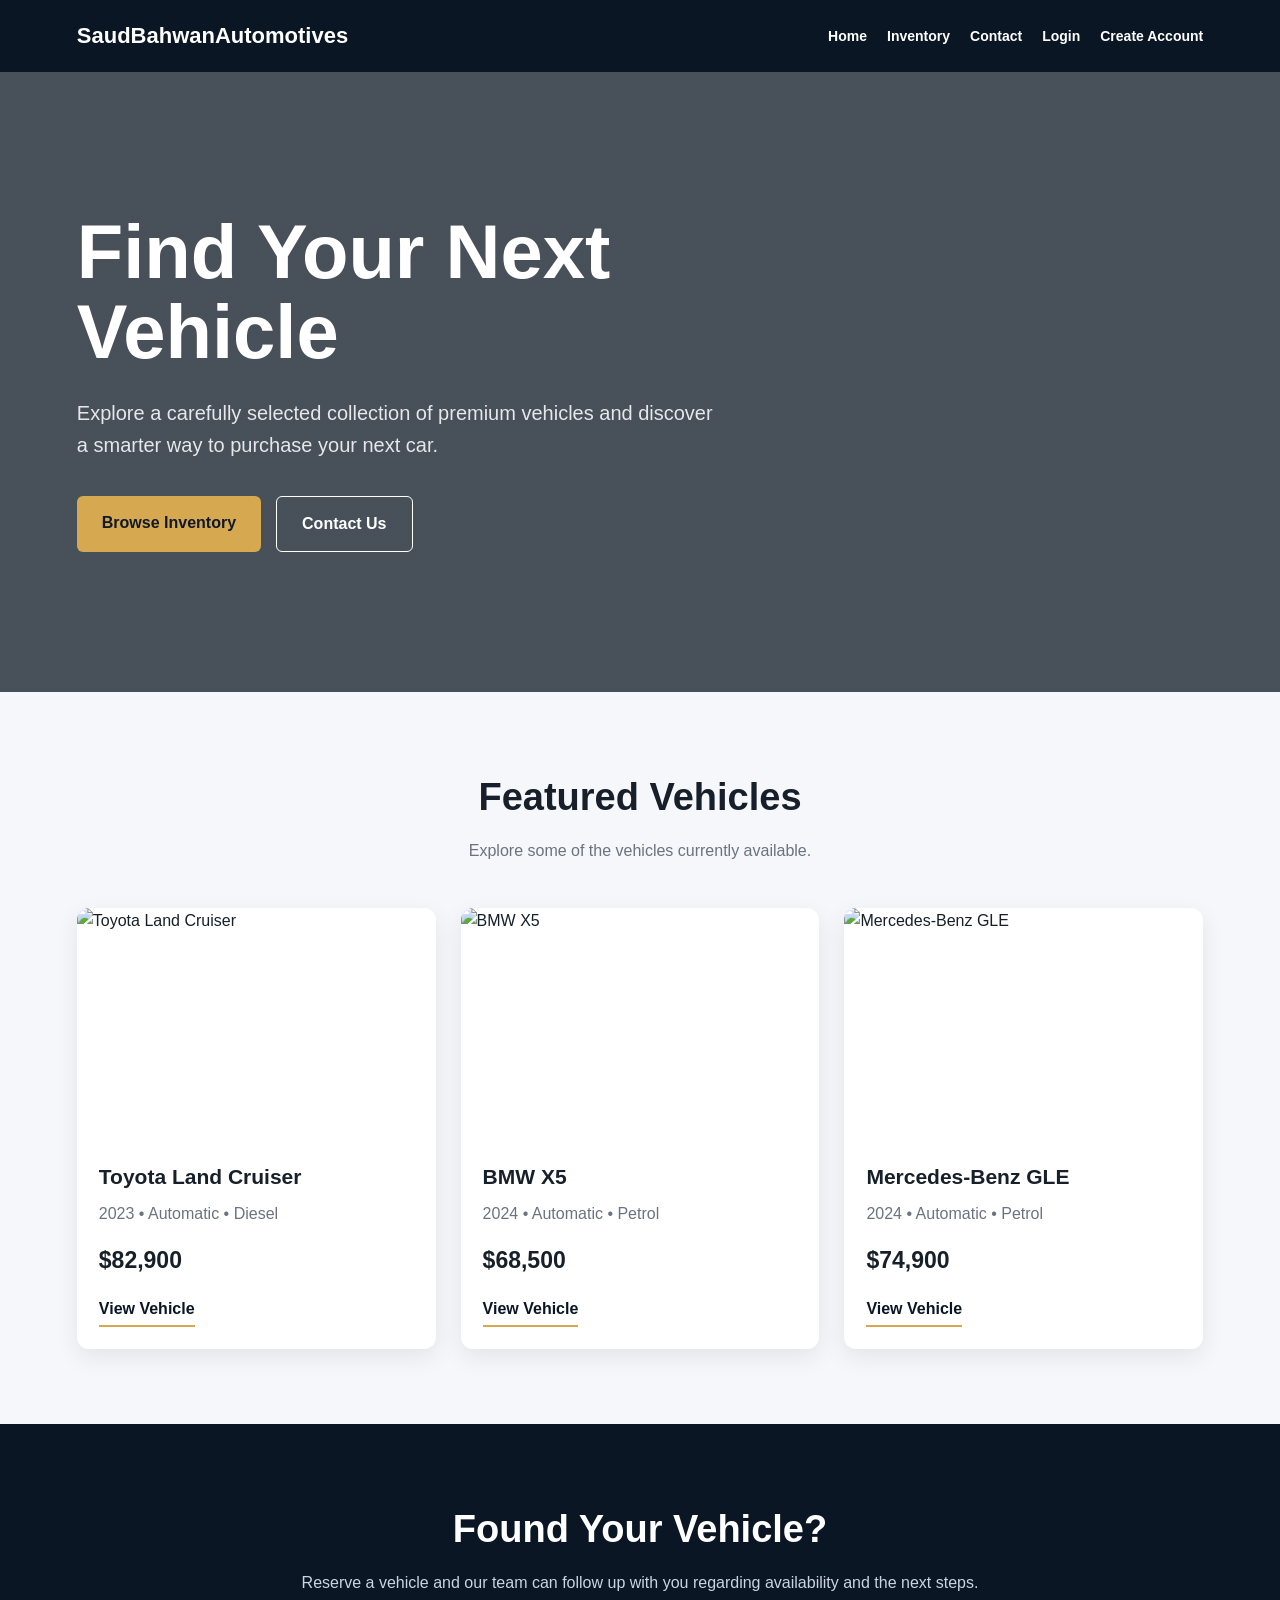
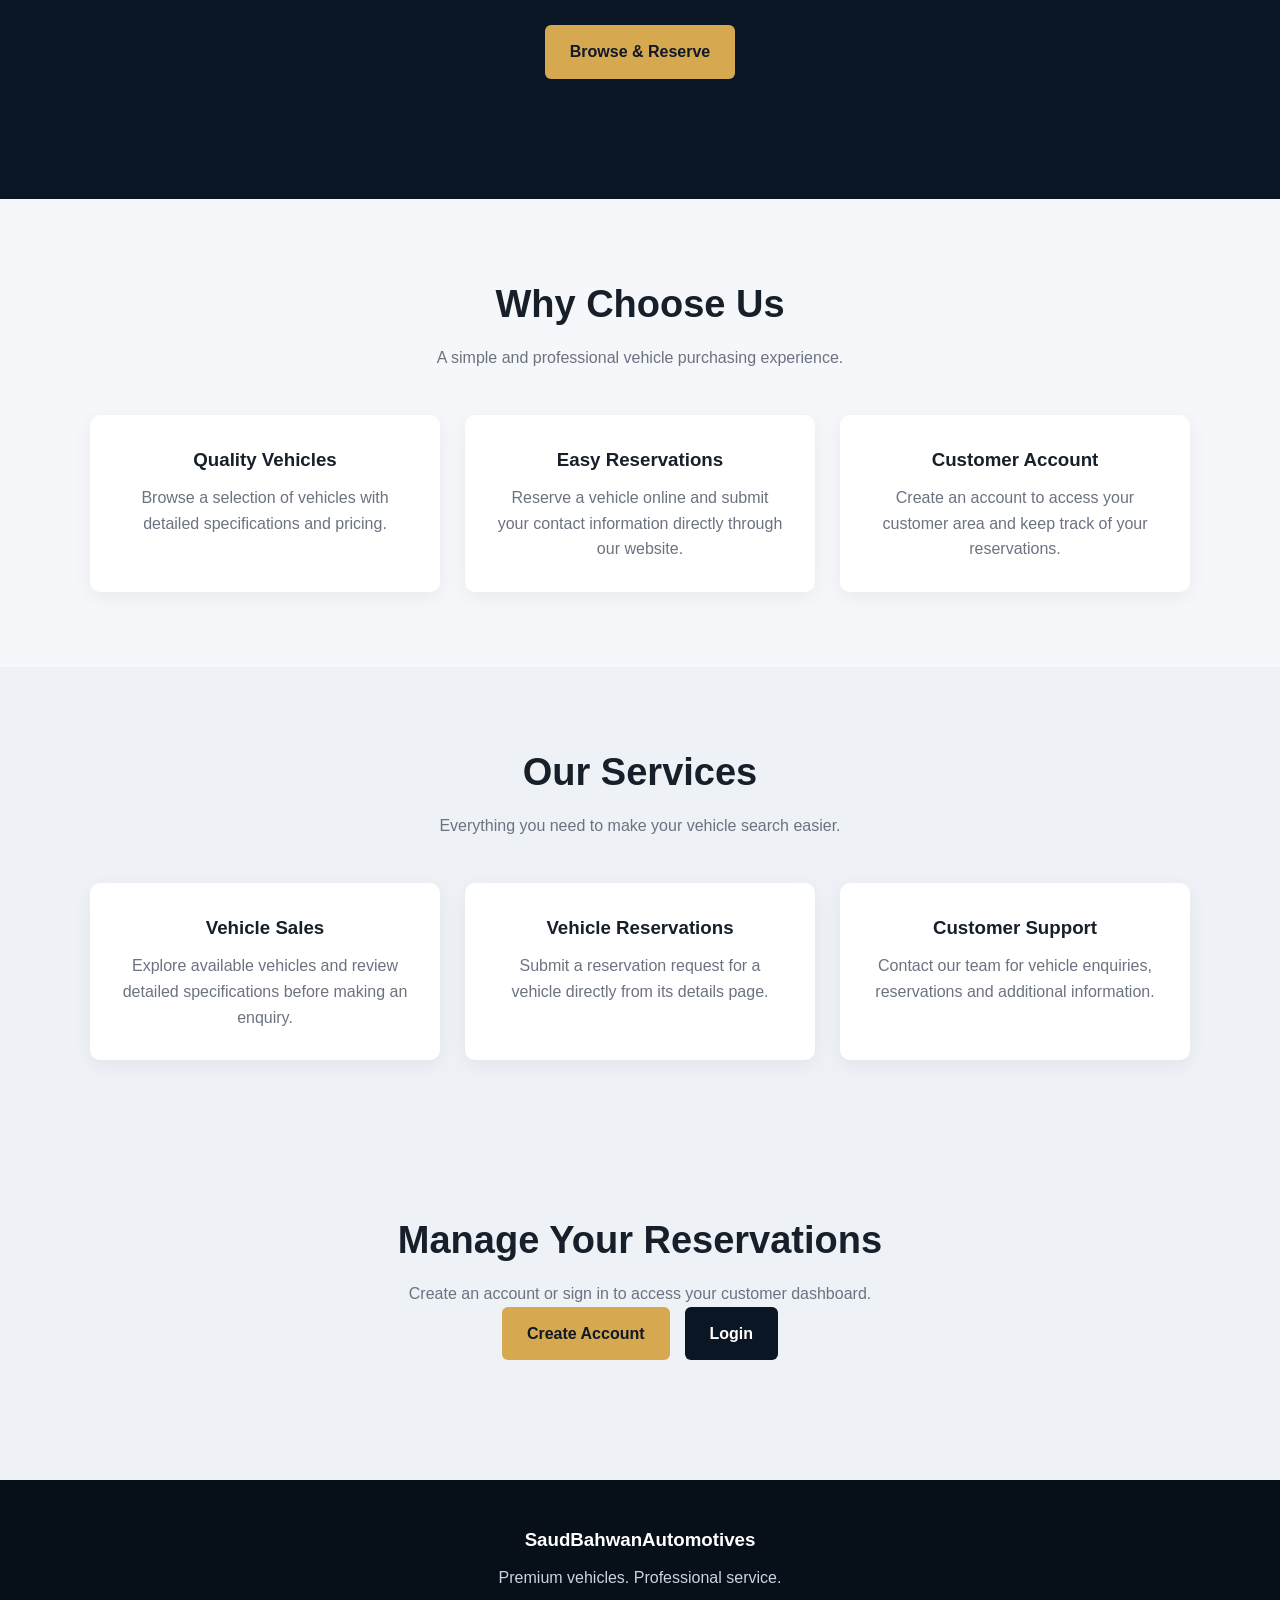
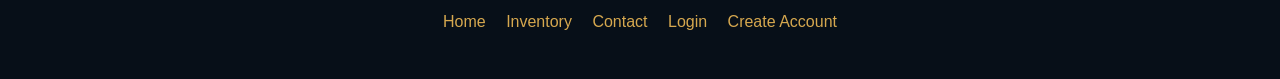
==== commit 6fad8922: "Refactor CSS and HTML structure for layout improvements Adjusted various CSS properties for layout a" ====
--- a/index.html
+++ b/index.html
@@ -14,6 +14,7 @@
       line-height: 1.6;
     }
 
+    /* NAVIGATION */
     nav {
       background: #0b1624;
       min-height: 72px;
@@ -39,7 +40,7 @@
       display: flex;
       align-items: center;
       justify-content: flex-end;
-      gap: 22px;
+      gap: 20px;
       flex-wrap: wrap;
     }
 
@@ -49,20 +50,24 @@
       font-size: 14px;
       font-weight: 600;
       padding: 8px 0;
-      transition: 0.2s;
+      cursor: pointer;
     }
 
     .nav-links a:hover {
       color: #d6a84f;
     }
 
+    /* HERO */
     .hero {
       min-height: 620px;
       display: flex;
       align-items: center;
       padding: 80px 6%;
       background:
-        linear-gradient(rgba(5, 15, 27, 0.72), rgba(5, 15, 27, 0.72)),
+        linear-gradient(
+          rgba(5, 15, 27, 0.72),
+          rgba(5, 15, 27, 0.72)
+        ),
         url("https://images.unsplash.com/photo-1503376780353-7e6692767b70?auto=format&fit=crop&w=1800&q=85")
         center/cover no-repeat;
       color: white;
@@ -119,6 +124,7 @@
       color: #0b1624;
     }
 
+    /* SECTIONS */
     section {
       padding: 75px 6%;
     }
@@ -137,6 +143,7 @@
       color: #6b7280;
     }
 
+    /* VEHICLES */
     .vehicles {
       display: grid;
       grid-template-columns: repeat(3, 1fr);
@@ -161,6 +168,7 @@
       width: 100%;
       height: 230px;
       object-fit: cover;
+      display: block;
     }
 
     .vehicle-info {
@@ -192,18 +200,20 @@
       padding-bottom: 3px;
     }
 
+    /* RESERVATION */
     .reservation {
       background: #0b1624;
       color: white;
       text-align: center;
     }
 
-    .reservation p {
+    .reservation .section-title p {
       color: #cbd5e1;
       max-width: 700px;
       margin: 0 auto 30px;
     }
 
+    /* FEATURES */
     .features {
       display: grid;
       grid-template-columns: repeat(3, 1fr);
@@ -228,11 +238,13 @@
       color: #6b7280;
     }
 
+    /* ACCOUNT */
     .account-section {
       background: #eef2f6;
       text-align: center;
     }
 
+    /* FOOTER */
     footer {
       background: #070f18;
       color: #cbd5e1;
@@ -255,7 +267,9 @@
       margin: 0 8px;
     }
 
+    /* MOBILE */
     @media (max-width: 900px) {
+
       nav {
         padding: 18px 5%;
         flex-direction: column;
@@ -263,7 +277,7 @@
 
       .nav-links {
         justify-content: center;
-        gap: 15px;
+        gap: 14px;
       }
 
       .vehicles,
@@ -273,6 +287,7 @@
     }
 
     @media (max-width: 600px) {
+
       .hero {
         min-height: 550px;
         padding: 60px 5%;
@@ -296,7 +311,7 @@
       }
 
       .nav-links {
-        gap: 12px;
+        gap: 10px;
       }
 
       .nav-links a {
@@ -309,7 +324,9 @@
 
 <div class="nav-links">
 
-  <a href="index.html">Home</a>
+  <a href="index.html">
+    Home
+  </a>
 
   <a href="inventory.html">
     Inventory
@@ -319,20 +336,24 @@
     Contact
   </a>
 
-  <a href="login.html">
+  <a href="login.html" id="loginLink">
     Login
   </a>
 
-  <a href="register.html">
+  <a href="register.html" id="registerLink">
     Create Account
   </a>
 
-  <a href="account.html">
+  <a href="account.html" id="accountLink" style="display:none;">
     My Account
   </a>
 
-  <a href="admin.html">
+  <a href="admin.html" id="adminLink" style="display:none;">
     Admin Dashboard
+  </a>
+
+  <a href="#" id="logoutLink" style="display:none;">
+    Logout
   </a>
 
 </div>
@@ -377,7 +398,7 @@
 
 <div class="vehicles">
 
-  <!-- VEHICLE 1 -->
+  <!-- TOYOTA -->
   <div class="vehicle-card">
 
     <img
@@ -407,7 +428,7 @@
   </div>
 
 
-  <!-- VEHICLE 2 -->
+  <!-- BMW -->
   <div class="vehicle-card">
 
     <img
@@ -437,7 +458,7 @@
   </div>
 
 
-  <!-- VEHICLE 3 -->
+  <!-- MERCEDES -->
   <div class="vehicle-card">
 
     <img
@@ -601,7 +622,7 @@
 
 </div>
 
-  </section>  <!-- ACCOUNT CTA -->  <section class="account-section"><div class="section-title">
+  </section>  <!-- CUSTOMER ACCOUNT -->  <section class="account-section"><div class="section-title">
 
   <h2>
     Manage Your Reservations
@@ -611,14 +632,23 @@
     Create an account or sign in to access your customer dashboard.
   </p>
 
-  <div class="buttons" style="justify-content:center;">
-
-    <a href="register.html" class="btn btn-primary">
+  <div
+    class="buttons"
+    style="justify-content:center;"
+  >
+
+    <a
+      href="register.html"
+      class="btn btn-primary"
+    >
       Create Account
     </a>
 
-    <a href="login.html" class="btn btn-outline"
-       style="border-color:#0b1624;color:#0b1624;">
+    <a
+      href="login.html"
+      class="btn"
+      style="background:#0b1624;color:white;"
+    >
       Login
     </a>
 
@@ -658,4 +688,172 @@
 
 </div>
 
-  </footer>  <!-- SUPABASE -->  <script src="https://cdn.jsdelivr.net/npm/@supabase/supabase-js@2"></script>  <!-- YOUR ORIGINAL APP.JS -->  <script src="app.js"></script></body></html>
+  </footer>  <!-- SUPABASE -->  <script src="https://cdn.jsdelivr.net/npm/@supabase/supabase-js@2"></script>  <!-- DO NOT CHANGE app.js -->  <script src="app.js"></script>  <!-- AUTHENTICATION NAVIGATION -->  <script>
+
+    document.addEventListener(
+      "DOMContentLoaded",
+      async function () {
+
+        const loginLink =
+          document.getElementById("loginLink");
+
+        const registerLink =
+          document.getElementById("registerLink");
+
+        const accountLink =
+          document.getElementById("accountLink");
+
+        const adminLink =
+          document.getElementById("adminLink");
+
+        const logoutLink =
+          document.getElementById("logoutLink");
+
+
+        try {
+
+          const {
+            data: { user },
+            error: userError
+          } = await supabaseClient.auth.getUser();
+
+
+          if (userError) {
+            console.error(
+              "User error:",
+              userError.message
+            );
+            return;
+          }
+
+
+          /* USER IS NOT LOGGED IN */
+
+          if (!user) {
+
+            loginLink.style.display =
+              "inline-block";
+
+            registerLink.style.display =
+              "inline-block";
+
+            accountLink.style.display =
+              "none";
+
+            adminLink.style.display =
+              "none";
+
+            logoutLink.style.display =
+              "none";
+
+            return;
+          }
+
+
+          /* USER IS LOGGED IN */
+
+          loginLink.style.display =
+            "none";
+
+          registerLink.style.display =
+            "none";
+
+          accountLink.style.display =
+            "inline-block";
+
+          logoutLink.style.display =
+            "inline-block";
+
+
+          /* CHECK ADMIN ROLE */
+
+          const {
+            data: profile,
+            error: profileError
+          } = await supabaseClient
+            .from("profiles")
+            .select("role")
+            .eq("id", user.id)
+            .maybeSingle();
+
+
+          if (profileError) {
+
+            console.error(
+              "Profile error:",
+              profileError.message
+            );
+
+          }
+
+
+          if (
+            profile &&
+            profile.role === "admin"
+          ) {
+
+            adminLink.style.display =
+              "inline-block";
+
+          } else {
+
+            adminLink.style.display =
+              "none";
+
+          }
+
+
+          /* LOGOUT */
+
+          logoutLink.addEventListener(
+            "click",
+            async function (event) {
+
+              event.preventDefault();
+
+              logoutLink.textContent =
+                "Logging out...";
+
+
+              const {
+                error
+              } = await supabaseClient.auth.signOut();
+
+
+              if (error) {
+
+                console.error(
+                  "Logout error:",
+                  error.message
+                );
+
+                logoutLink.textContent =
+                  "Logout";
+
+                alert(
+                  "Unable to log out. Please try again."
+                );
+
+                return;
+              }
+
+
+              window.location.href =
+                "index.html";
+
+            }
+          );
+
+        } catch (error) {
+
+          console.error(
+            "Navigation error:",
+            error
+          );
+
+        }
+
+      }
+    );
+
+  </script></body></html>
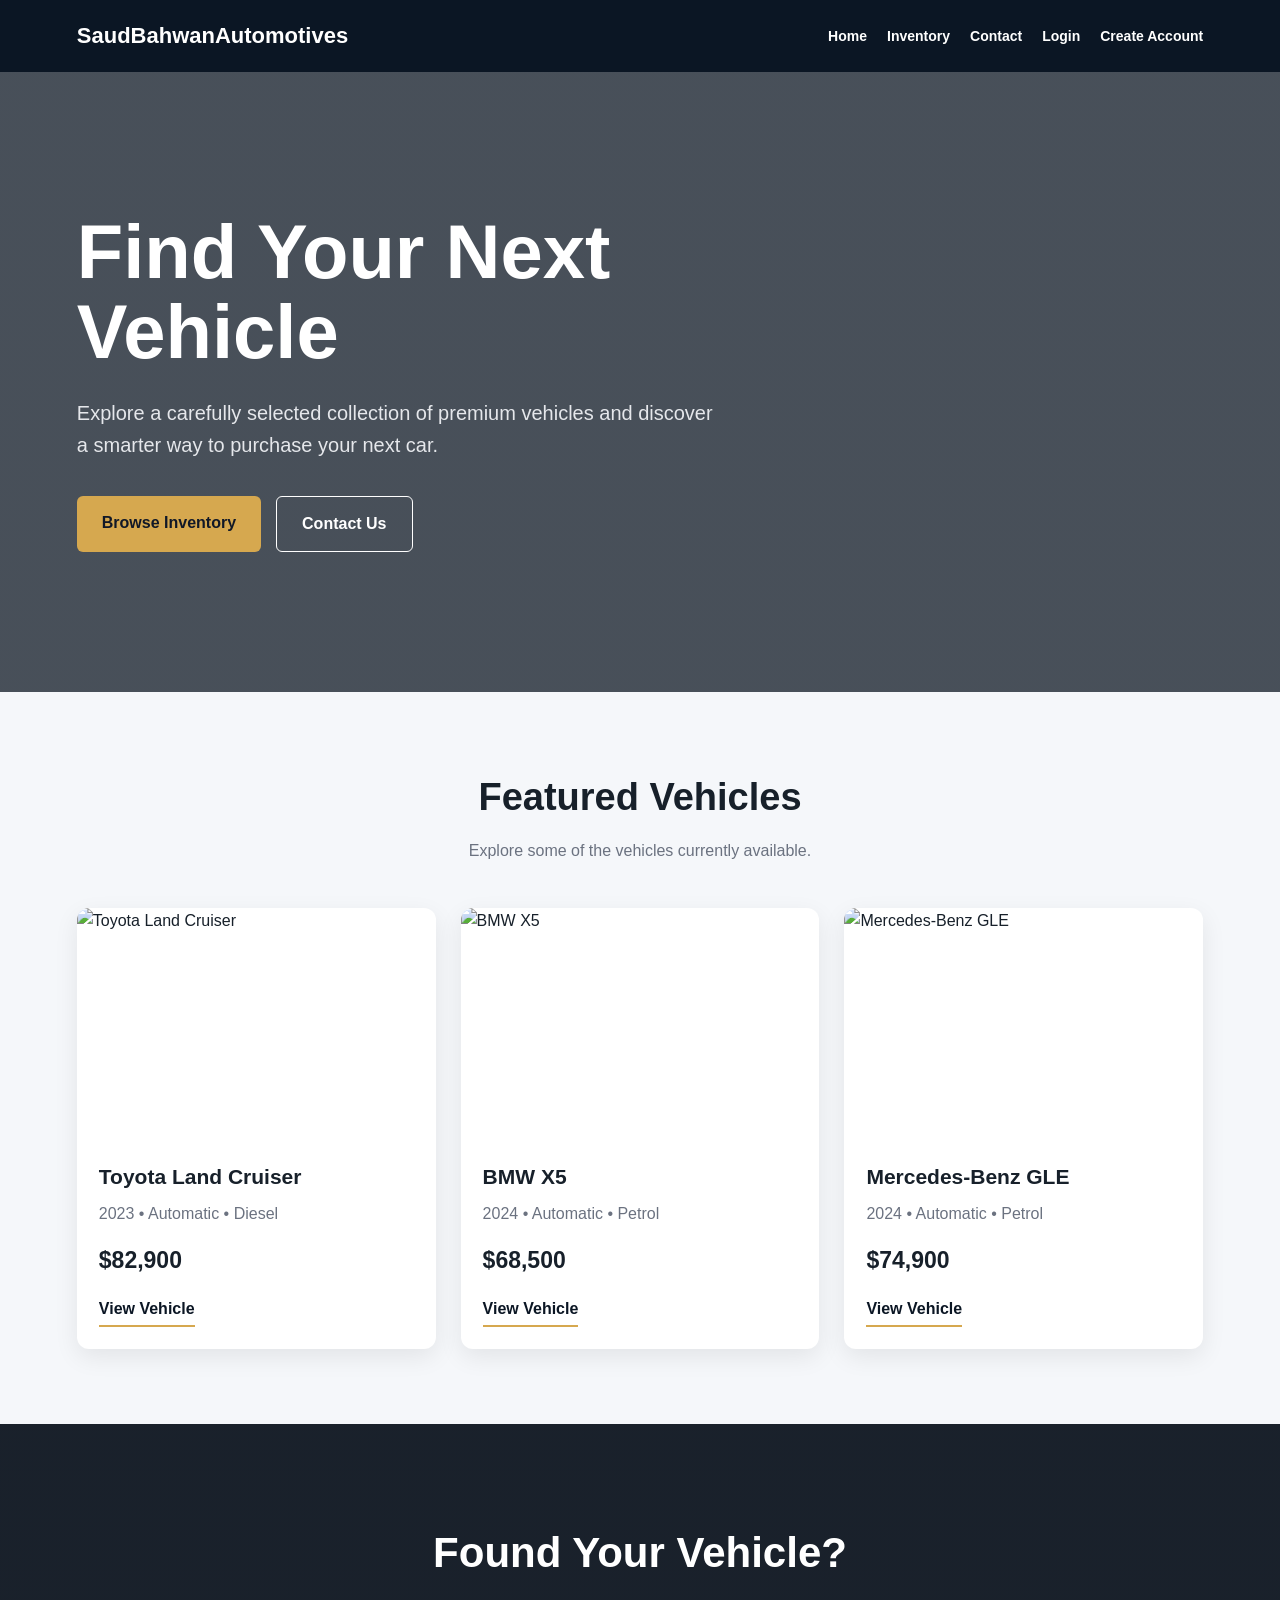
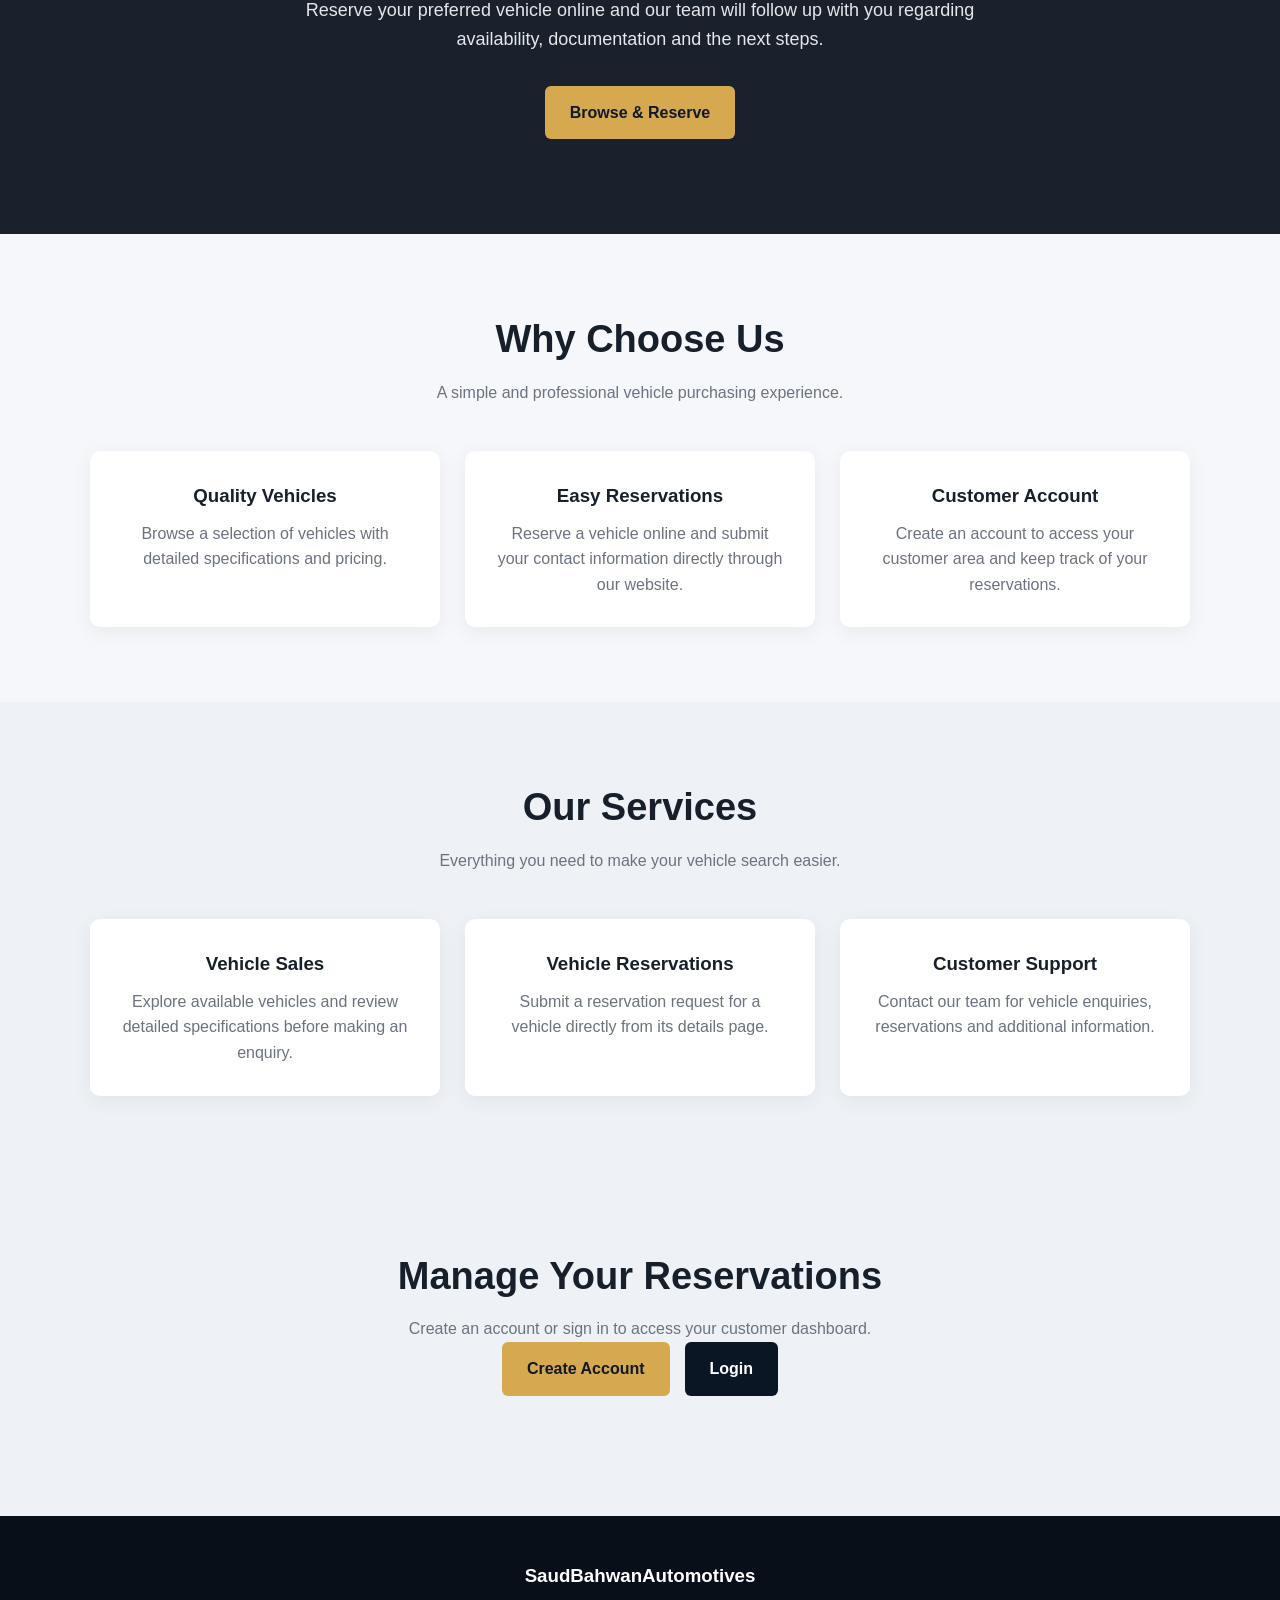
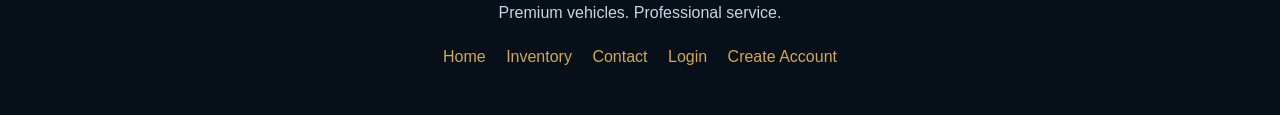
==== commit 3c7c90d8: "Update index.html" ====
--- a/index.html
+++ b/index.html
@@ -1,6 +1,7 @@
 <!DOCTYPE html><html lang="en"><head>
   <meta charset="UTF-8">
   <meta name="viewport" content="width=device-width, initial-scale=1.0">  <title>SaudBahwanAutomotives | Premium Vehicles</title>  <style>
+
     * {
       box-sizing: border-box;
       margin: 0;
@@ -14,7 +15,8 @@
       line-height: 1.6;
     }
 
-    /* NAVIGATION */
+    /* ================= NAVIGATION ================= */
+
     nav {
       background: #0b1624;
       min-height: 72px;
@@ -39,7 +41,6 @@
     .nav-links {
       display: flex;
       align-items: center;
-      justify-content: flex-end;
       gap: 20px;
       flex-wrap: wrap;
     }
@@ -51,18 +52,37 @@
       font-weight: 600;
       padding: 8px 0;
       cursor: pointer;
+      transition: 0.2s;
     }
 
     .nav-links a:hover {
       color: #d6a84f;
     }
 
-    /* HERO */
+    /* LOGOUT BUTTON */
+
+    #logoutLink {
+      margin-left: 10px;
+      padding: 9px 16px;
+      border: 1px solid #d6a84f;
+      border-radius: 6px;
+      color: #d6a84f;
+      font-weight: 700;
+    }
+
+    #logoutLink:hover {
+      background: #d6a84f;
+      color: #0b1624;
+    }
+
+    /* ================= HERO ================= */
+
     .hero {
       min-height: 620px;
       display: flex;
       align-items: center;
       padding: 80px 6%;
+
       background:
         linear-gradient(
           rgba(5, 15, 27, 0.72),
@@ -70,6 +90,7 @@
         ),
         url("https://images.unsplash.com/photo-1503376780353-7e6692767b70?auto=format&fit=crop&w=1800&q=85")
         center/cover no-repeat;
+
       color: white;
     }
 
@@ -124,7 +145,8 @@
       color: #0b1624;
     }
 
-    /* SECTIONS */
+    /* ================= SECTIONS ================= */
+
     section {
       padding: 75px 6%;
     }
@@ -143,7 +165,8 @@
       color: #6b7280;
     }
 
-    /* VEHICLES */
+    /* ================= VEHICLES ================= */
+
     .vehicles {
       display: grid;
       grid-template-columns: repeat(3, 1fr);
@@ -200,20 +223,42 @@
       padding-bottom: 3px;
     }
 
-    /* RESERVATION */
+    /* ================= RESERVATION ================= */
+
     .reservation {
-      background: #0b1624;
+      position: relative;
+      background:
+        linear-gradient(
+          rgba(7, 15, 25, 0.92),
+          rgba(7, 15, 25, 0.92)
+        ),
+        url("https://images.unsplash.com/photo-1492144534655-ae79c964c9d7?auto=format&fit=crop&w=1800&q=85")
+        center/cover no-repeat;
+
       color: white;
       text-align: center;
+      padding: 95px 6%;
+    }
+
+    .reservation .section-title {
+      max-width: 850px;
+      margin: auto;
+    }
+
+    .reservation .section-title h2 {
+      color: white;
+      font-size: 42px;
     }
 
     .reservation .section-title p {
-      color: #cbd5e1;
+      color: #e5e7eb;
+      font-size: 18px;
       max-width: 700px;
-      margin: 0 auto 30px;
-    }
-
-    /* FEATURES */
+      margin: 0 auto 32px;
+    }
+
+    /* ================= FEATURES ================= */
+
     .features {
       display: grid;
       grid-template-columns: repeat(3, 1fr);
@@ -238,13 +283,15 @@
       color: #6b7280;
     }
 
-    /* ACCOUNT */
+    /* ================= ACCOUNT ================= */
+
     .account-section {
       background: #eef2f6;
       text-align: center;
     }
 
-    /* FOOTER */
+    /* ================= FOOTER ================= */
+
     footer {
       background: #070f18;
       color: #cbd5e1;
@@ -267,7 +314,8 @@
       margin: 0 8px;
     }
 
-    /* MOBILE */
+    /* ================= MOBILE ================= */
+
     @media (max-width: 900px) {
 
       nav {
@@ -288,6 +336,10 @@
 
     @media (max-width: 600px) {
 
+      nav {
+        align-items: center;
+      }
+
       .hero {
         min-height: 550px;
         padding: 60px 5%;
@@ -312,13 +364,27 @@
 
       .nav-links {
         gap: 10px;
+        justify-content: center;
       }
 
       .nav-links a {
         font-size: 13px;
       }
-    }
-  </style></head><body>  <!-- NAVIGATION -->  <nav><a href="index.html" class="logo">
+
+      #logoutLink {
+        margin-left: 5px;
+      }
+
+      .reservation {
+        padding: 75px 5%;
+      }
+
+      .reservation .section-title h2 {
+        font-size: 34px;
+      }
+    }
+
+  </style></head><body>  <!-- ================= NAVIGATION ================= -->  <nav><a href="index.html" class="logo">
   SaudBahwanAutomotives
 </a>
 
@@ -344,21 +410,27 @@
     Create Account
   </a>
 
-  <a href="account.html" id="accountLink" style="display:none;">
+  <a href="account.html"
+     id="accountLink"
+     style="display:none;">
     My Account
   </a>
 
-  <a href="admin.html" id="adminLink" style="display:none;">
+  <a href="admin.html"
+     id="adminLink"
+     style="display:none;">
     Admin Dashboard
   </a>
 
-  <a href="#" id="logoutLink" style="display:none;">
+  <a href="#"
+     id="logoutLink"
+     style="display:none;">
     Logout
   </a>
 
 </div>
 
-  </nav>  <!-- HERO -->  <section class="hero"><div class="hero-content">
+  </nav>  <!-- ================= HERO ================= -->  <section class="hero"><div class="hero-content">
 
   <h1>
     Find Your Next Vehicle
@@ -371,11 +443,15 @@
 
   <div class="buttons">
 
-    <a href="inventory.html" class="btn btn-primary">
+    <a
+      href="inventory.html"
+      class="btn btn-primary">
       Browse Inventory
     </a>
 
-    <a href="contact.html" class="btn btn-outline">
+    <a
+      href="contact.html"
+      class="btn btn-outline">
       Contact Us
     </a>
 
@@ -383,7 +459,7 @@
 
 </div>
 
-  </section>  <!-- FEATURED VEHICLES -->  <section><div class="section-title">
+  </section>  <!-- ================= FEATURED VEHICLES ================= -->  <section><div class="section-title">
 
   <h2>
     Featured Vehicles
@@ -398,7 +474,9 @@
 
 <div class="vehicles">
 
+
   <!-- TOYOTA -->
+
   <div class="vehicle-card">
 
     <img
@@ -419,7 +497,9 @@
         $82,900
       </div>
 
-      <a href="inventory.html" class="vehicle-link">
+      <a
+        href="inventory.html"
+        class="vehicle-link">
         View Vehicle
       </a>
 
@@ -429,6 +509,7 @@
 
 
   <!-- BMW -->
+
   <div class="vehicle-card">
 
     <img
@@ -449,7 +530,9 @@
         $68,500
       </div>
 
-      <a href="inventory.html" class="vehicle-link">
+      <a
+        href="inventory.html"
+        class="vehicle-link">
         View Vehicle
       </a>
 
@@ -459,6 +542,7 @@
 
 
   <!-- MERCEDES -->
+
   <div class="vehicle-card">
 
     <img
@@ -479,7 +563,9 @@
         $74,900
       </div>
 
-      <a href="inventory.html" class="vehicle-link">
+      <a
+        href="inventory.html"
+        class="vehicle-link">
         View Vehicle
       </a>
 
@@ -489,24 +575,27 @@
 
 </div>
 
-  </section>  <!-- RESERVATION CTA -->  <section class="reservation"><div class="section-title">
+  </section>  <!-- ================= RESERVATION ================= -->  <section class="reservation"><div class="section-title">
 
   <h2>
     Found Your Vehicle?
   </h2>
 
   <p>
-    Reserve a vehicle and our team can follow up with you
-    regarding availability and the next steps.
+    Reserve your preferred vehicle online and our team
+    will follow up with you regarding availability,
+    documentation and the next steps.
   </p>
 
-  <a href="inventory.html" class="btn btn-primary">
+  <a
+    href="inventory.html"
+    class="btn btn-primary">
     Browse & Reserve
   </a>
 
 </div>
 
-  </section>  <!-- WHY CHOOSE US -->  <section><div class="section-title">
+  </section>  <!-- ================= WHY CHOOSE US ================= -->  <section><div class="section-title">
 
   <h2>
     Why Choose Us
@@ -564,7 +653,7 @@
 
 </div>
 
-  </section>  <!-- SERVICES -->  <section class="account-section"><div class="section-title">
+  </section>  <!-- ================= SERVICES ================= -->  <section class="account-section"><div class="section-title">
 
   <h2>
     Our Services
@@ -622,7 +711,7 @@
 
 </div>
 
-  </section>  <!-- CUSTOMER ACCOUNT -->  <section class="account-section"><div class="section-title">
+  </section>  <!-- ================= CUSTOMER ACCOUNT ================= -->  <section class="account-section"><div class="section-title">
 
   <h2>
     Manage Your Reservations
@@ -634,21 +723,18 @@
 
   <div
     class="buttons"
-    style="justify-content:center;"
-  >
+    style="justify-content:center;">
 
     <a
       href="register.html"
-      class="btn btn-primary"
-    >
+      class="btn btn-primary">
       Create Account
     </a>
 
     <a
       href="login.html"
       class="btn"
-      style="background:#0b1624;color:white;"
-    >
+      style="background:#0b1624;color:white;">
       Login
     </a>
 
@@ -656,7 +742,7 @@
 
 </div>
 
-  </section>  <!-- FOOTER -->  <footer><h3>
+  </section>  <!-- ================= FOOTER ================= -->  <footer><h3>
   SaudBahwanAutomotives
 </h3>
 
@@ -688,7 +774,7 @@
 
 </div>
 
-  </footer>  <!-- SUPABASE -->  <script src="https://cdn.jsdelivr.net/npm/@supabase/supabase-js@2"></script>  <!-- DO NOT CHANGE app.js -->  <script src="app.js"></script>  <!-- AUTHENTICATION NAVIGATION -->  <script>
+  </footer>  <!-- ================= SUPABASE ================= -->  <script src="https://cdn.jsdelivr.net/npm/@supabase/supabase-js@2"></script>  <script src="app.js"></script>  <!-- ================= AUTH NAVIGATION ================= -->  <script>
 
     document.addEventListener(
       "DOMContentLoaded",
@@ -715,19 +801,22 @@
           const {
             data: { user },
             error: userError
-          } = await supabaseClient.auth.getUser();
+          } =
+            await supabaseClient.auth.getUser();
 
 
           if (userError) {
+
             console.error(
               "User error:",
               userError.message
             );
+
             return;
           }
 
 
-          /* USER IS NOT LOGGED IN */
+          /* LOGGED OUT */
 
           if (!user) {
 
@@ -750,7 +839,7 @@
           }
 
 
-          /* USER IS LOGGED IN */
+          /* LOGGED IN */
 
           loginLink.style.display =
             "none";
@@ -765,16 +854,17 @@
             "inline-block";
 
 
-          /* CHECK ADMIN ROLE */
+          /* ADMIN CHECK */
 
           const {
             data: profile,
             error: profileError
-          } = await supabaseClient
-            .from("profiles")
-            .select("role")
-            .eq("id", user.id)
-            .maybeSingle();
+          } =
+            await supabaseClient
+              .from("profiles")
+              .select("role")
+              .eq("id", user.id)
+              .maybeSingle();
 
 
           if (profileError) {
@@ -817,7 +907,8 @@
 
               const {
                 error
-              } = await supabaseClient.auth.signOut();
+              } =
+                await supabaseClient.auth.signOut();
 
 
               if (error) {
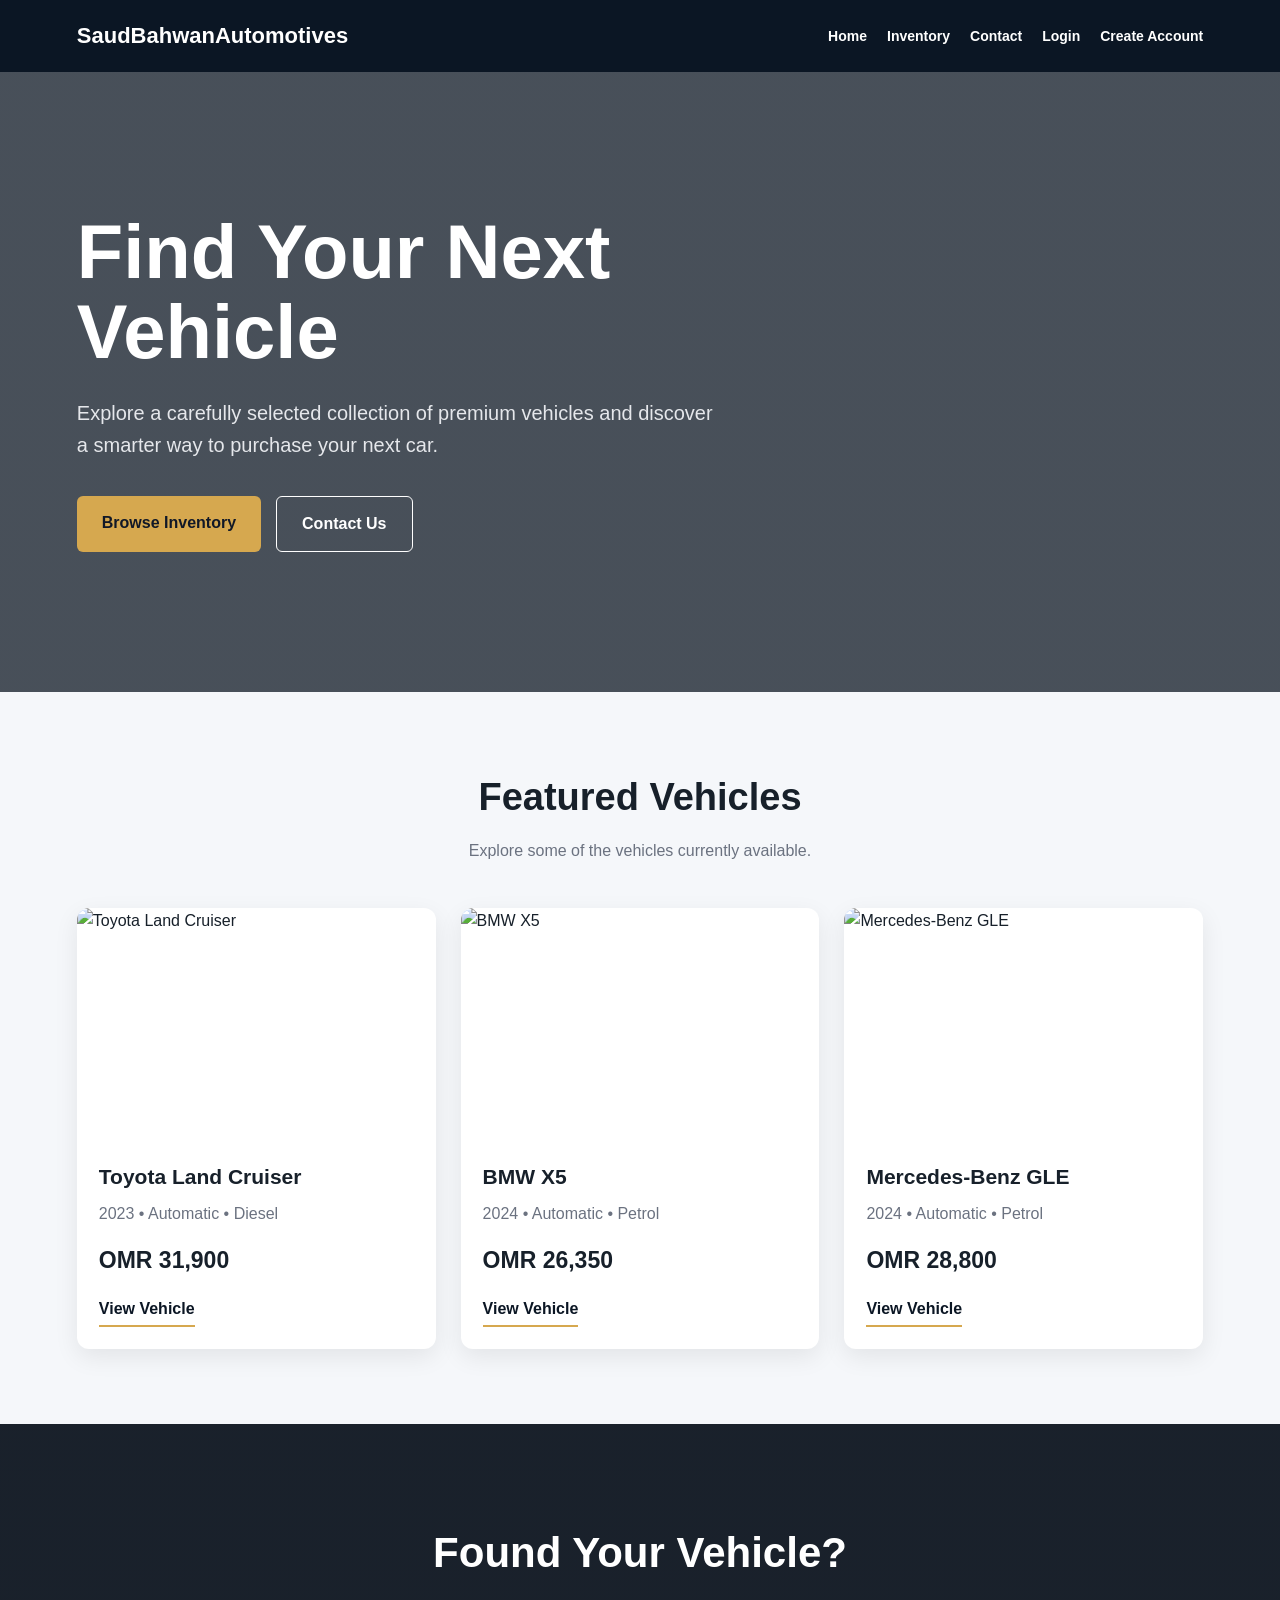
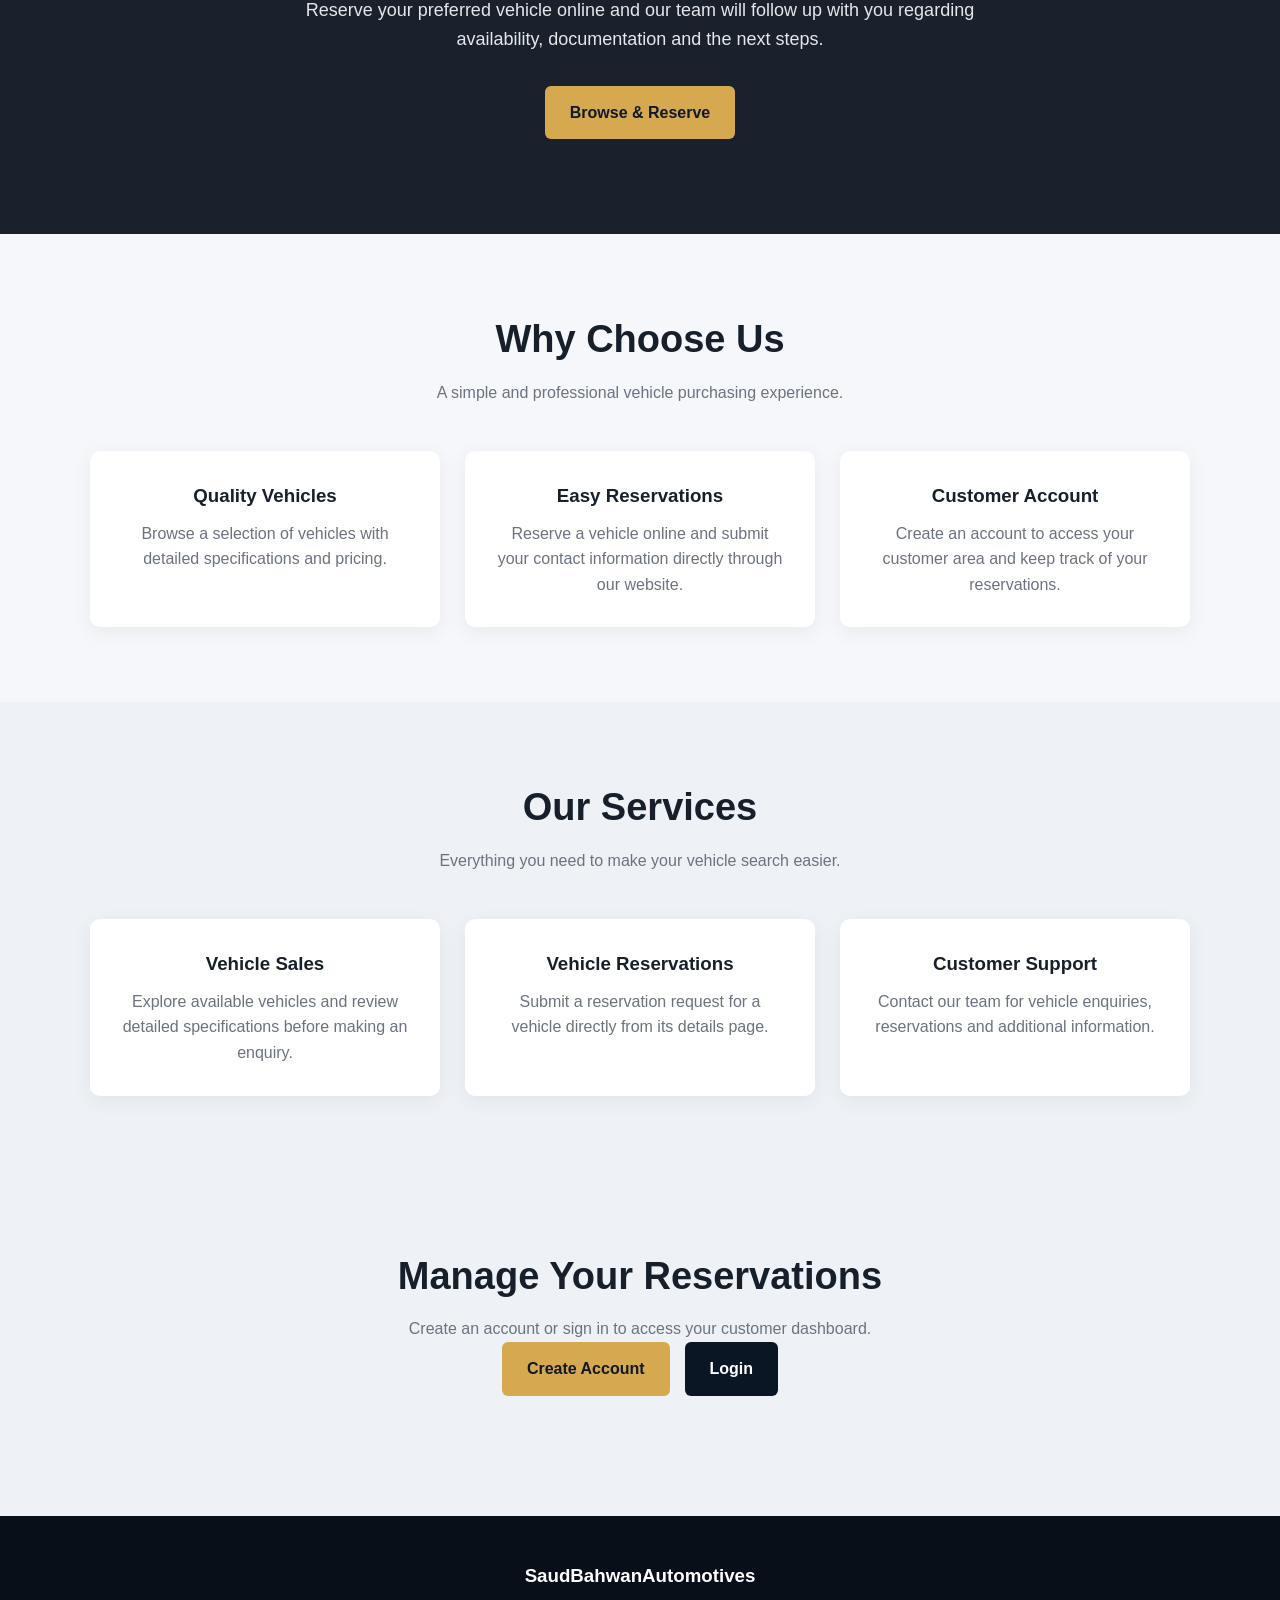
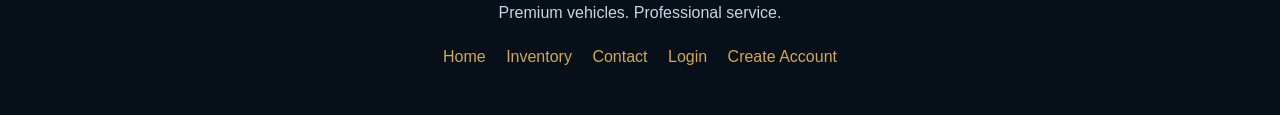
==== commit cb19520d: "Refactor HTML structure and navigation links" ====
--- a/index.html
+++ b/index.html
@@ -1,6 +1,12 @@
-<!DOCTYPE html><html lang="en"><head>
+<!DOCTYPE html>
+<html lang="en">
+<head>
   <meta charset="UTF-8">
-  <meta name="viewport" content="width=device-width, initial-scale=1.0">  <title>SaudBahwanAutomotives | Premium Vehicles</title>  <style>
+  <meta name="viewport" content="width=device-width, initial-scale=1.0">
+
+  <title>SaudBahwanAutomotives | Premium Vehicles</title>
+
+  <style>
 
     * {
       box-sizing: border-box;
@@ -384,397 +390,467 @@
       }
     }
 
-  </style></head><body>  <!-- ================= NAVIGATION ================= -->  <nav><a href="index.html" class="logo">
-  SaudBahwanAutomotives
-</a>
-
-<div class="nav-links">
-
-  <a href="index.html">
-    Home
-  </a>
-
-  <a href="inventory.html">
-    Inventory
-  </a>
-
-  <a href="contact.html">
-    Contact
-  </a>
-
-  <a href="login.html" id="loginLink">
-    Login
-  </a>
-
-  <a href="register.html" id="registerLink">
-    Create Account
-  </a>
-
-  <a href="account.html"
-     id="accountLink"
-     style="display:none;">
-    My Account
-  </a>
-
-  <a href="admin.html"
-     id="adminLink"
-     style="display:none;">
-    Admin Dashboard
-  </a>
-
-  <a href="#"
-     id="logoutLink"
-     style="display:none;">
-    Logout
-  </a>
-
-</div>
-
-  </nav>  <!-- ================= HERO ================= -->  <section class="hero"><div class="hero-content">
-
-  <h1>
-    Find Your Next Vehicle
-  </h1>
-
-  <p>
-    Explore a carefully selected collection of premium vehicles
-    and discover a smarter way to purchase your next car.
-  </p>
-
-  <div class="buttons">
-
-    <a
-      href="inventory.html"
-      class="btn btn-primary">
-      Browse Inventory
+  </style>
+</head>
+
+<body>
+
+  <!-- ================= NAVIGATION ================= -->
+
+  <nav>
+
+    <a href="index.html" class="logo">
+      SaudBahwanAutomotives
     </a>
 
-    <a
-      href="contact.html"
-      class="btn btn-outline">
-      Contact Us
-    </a>
-
-  </div>
-
-</div>
-
-  </section>  <!-- ================= FEATURED VEHICLES ================= -->  <section><div class="section-title">
-
-  <h2>
-    Featured Vehicles
-  </h2>
-
-  <p>
-    Explore some of the vehicles currently available.
-  </p>
-
-</div>
-
-
-<div class="vehicles">
-
-
-  <!-- TOYOTA -->
-
-  <div class="vehicle-card">
-
-    <img
-      src="https://images.unsplash.com/photo-1519003722824-194d4455a60c?auto=format&fit=crop&w=1200&q=80"
-      alt="Toyota Land Cruiser">
-
-    <div class="vehicle-info">
-
-      <h3>
-        Toyota Land Cruiser
-      </h3>
+    <div class="nav-links">
+
+      <a href="index.html">
+        Home
+      </a>
+
+      <a href="inventory.html">
+        Inventory
+      </a>
+
+      <a href="contact.html">
+        Contact
+      </a>
+
+      <a href="login.html" id="loginLink">
+        Login
+      </a>
+
+      <a href="register.html" id="registerLink">
+        Create Account
+      </a>
+
+      <a href="account.html"
+         id="accountLink"
+         style="display:none;">
+        My Account
+      </a>
+
+      <a href="admin.html"
+         id="adminLink"
+         style="display:none;">
+        Admin Dashboard
+      </a>
+
+      <a href="#"
+         id="logoutLink"
+         style="display:none;">
+        Logout
+      </a>
+
+    </div>
+
+  </nav>
+
+
+  <!-- ================= HERO ================= -->
+
+  <section class="hero">
+
+    <div class="hero-content">
+
+      <h1>
+        Find Your Next Vehicle
+      </h1>
 
       <p>
-        2023 • Automatic • Diesel
+        Explore a carefully selected collection of premium vehicles
+        and discover a smarter way to purchase your next car.
       </p>
 
-      <div class="price">
-        $82,900
+      <div class="buttons">
+
+        <a
+          href="inventory.html"
+          class="btn btn-primary">
+          Browse Inventory
+        </a>
+
+        <a
+          href="contact.html"
+          class="btn btn-outline">
+          Contact Us
+        </a>
+
       </div>
+
+    </div>
+
+  </section>
+
+
+  <!-- ================= FEATURED VEHICLES ================= -->
+
+  <section>
+
+    <div class="section-title">
+
+      <h2>
+        Featured Vehicles
+      </h2>
+
+      <p>
+        Explore some of the vehicles currently available.
+      </p>
+
+    </div>
+
+
+    <div class="vehicles">
+
+
+      <!-- TOYOTA -->
+
+      <div class="vehicle-card">
+
+        <img
+          src="https://images.unsplash.com/photo-1519003722824-194d4455a60c?auto=format&fit=crop&w=1200&q=80"
+          alt="Toyota Land Cruiser">
+
+        <div class="vehicle-info">
+
+          <h3>
+            Toyota Land Cruiser
+          </h3>
+
+          <p>
+            2023 • Automatic • Diesel
+          </p>
+
+          <div class="price">
+            OMR 31,900
+          </div>
+
+          <a
+            href="inventory.html"
+            class="vehicle-link">
+            View Vehicle
+          </a>
+
+        </div>
+
+      </div>
+
+
+      <!-- BMW -->
+
+      <div class="vehicle-card">
+
+        <img
+          src="https://images.unsplash.com/photo-1555215695-3004980ad54e?auto=format&fit=crop&w=1200&q=80"
+          alt="BMW X5">
+
+        <div class="vehicle-info">
+
+          <h3>
+            BMW X5
+          </h3>
+
+          <p>
+            2024 • Automatic • Petrol
+          </p>
+
+          <div class="price">
+            OMR 26,350
+          </div>
+
+          <a
+            href="inventory.html"
+            class="vehicle-link">
+            View Vehicle
+          </a>
+
+        </div>
+
+      </div>
+
+
+      <!-- MERCEDES -->
+
+      <div class="vehicle-card">
+
+        <img
+          src="https://images.unsplash.com/photo-1618843479313-40f8afb4b4d8?auto=format&fit=crop&w=1200&q=80"
+          alt="Mercedes-Benz GLE">
+
+        <div class="vehicle-info">
+
+          <h3>
+            Mercedes-Benz GLE
+          </h3>
+
+          <p>
+            2024 • Automatic • Petrol
+          </p>
+
+          <div class="price">
+            OMR 28,800
+          </div>
+
+          <a
+            href="inventory.html"
+            class="vehicle-link">
+            View Vehicle
+          </a>
+
+        </div>
+
+      </div>
+
+    </div>
+
+  </section>
+
+
+  <!-- ================= RESERVATION ================= -->
+
+  <section class="reservation">
+
+    <div class="section-title">
+
+      <h2>
+        Found Your Vehicle?
+      </h2>
+
+      <p>
+        Reserve your preferred vehicle online and our team
+        will follow up with you regarding availability,
+        documentation and the next steps.
+      </p>
 
       <a
         href="inventory.html"
-        class="vehicle-link">
-        View Vehicle
+        class="btn btn-primary">
+        Browse & Reserve
       </a>
 
     </div>
 
-  </div>
-
-
-  <!-- BMW -->
-
-  <div class="vehicle-card">
-
-    <img
-      src="https://images.unsplash.com/photo-1555215695-3004980ad54e?auto=format&fit=crop&w=1200&q=80"
-      alt="BMW X5">
-
-    <div class="vehicle-info">
-
-      <h3>
-        BMW X5
-      </h3>
+  </section>
+
+
+  <!-- ================= WHY CHOOSE US ================= -->
+
+  <section>
+
+    <div class="section-title">
+
+      <h2>
+        Why Choose Us
+      </h2>
 
       <p>
-        2024 • Automatic • Petrol
+        A simple and professional vehicle purchasing experience.
       </p>
 
-      <div class="price">
-        $68,500
+    </div>
+
+
+    <div class="features">
+
+      <div class="feature">
+
+        <h3>
+          Quality Vehicles
+        </h3>
+
+        <p>
+          Browse a selection of vehicles with detailed
+          specifications and pricing.
+        </p>
+
       </div>
 
-      <a
-        href="inventory.html"
-        class="vehicle-link">
-        View Vehicle
-      </a>
+
+      <div class="feature">
+
+        <h3>
+          Easy Reservations
+        </h3>
+
+        <p>
+          Reserve a vehicle online and submit your contact
+          information directly through our website.
+        </p>
+
+      </div>
+
+
+      <div class="feature">
+
+        <h3>
+          Customer Account
+        </h3>
+
+        <p>
+          Create an account to access your customer area
+          and keep track of your reservations.
+        </p>
+
+      </div>
 
     </div>
 
-  </div>
-
-
-  <!-- MERCEDES -->
-
-  <div class="vehicle-card">
-
-    <img
-      src="https://images.unsplash.com/photo-1618843479313-40f8afb4b4d8?auto=format&fit=crop&w=1200&q=80"
-      alt="Mercedes-Benz GLE">
-
-    <div class="vehicle-info">
-
-      <h3>
-        Mercedes-Benz GLE
-      </h3>
+  </section>
+
+
+  <!-- ================= SERVICES ================= -->
+
+  <section class="account-section">
+
+    <div class="section-title">
+
+      <h2>
+        Our Services
+      </h2>
 
       <p>
-        2024 • Automatic • Petrol
+        Everything you need to make your vehicle search easier.
       </p>
 
-      <div class="price">
-        $74,900
+    </div>
+
+
+    <div class="features">
+
+      <div class="feature">
+
+        <h3>
+          Vehicle Sales
+        </h3>
+
+        <p>
+          Explore available vehicles and review detailed
+          specifications before making an enquiry.
+        </p>
+
       </div>
 
-      <a
-        href="inventory.html"
-        class="vehicle-link">
-        View Vehicle
-      </a>
+
+      <div class="feature">
+
+        <h3>
+          Vehicle Reservations
+        </h3>
+
+        <p>
+          Submit a reservation request for a vehicle directly
+          from its details page.
+        </p>
+
+      </div>
+
+
+      <div class="feature">
+
+        <h3>
+          Customer Support
+        </h3>
+
+        <p>
+          Contact our team for vehicle enquiries,
+          reservations and additional information.
+        </p>
+
+      </div>
 
     </div>
 
-  </div>
-
-</div>
-
-  </section>  <!-- ================= RESERVATION ================= -->  <section class="reservation"><div class="section-title">
-
-  <h2>
-    Found Your Vehicle?
-  </h2>
-
-  <p>
-    Reserve your preferred vehicle online and our team
-    will follow up with you regarding availability,
-    documentation and the next steps.
-  </p>
-
-  <a
-    href="inventory.html"
-    class="btn btn-primary">
-    Browse & Reserve
-  </a>
-
-</div>
-
-  </section>  <!-- ================= WHY CHOOSE US ================= -->  <section><div class="section-title">
-
-  <h2>
-    Why Choose Us
-  </h2>
-
-  <p>
-    A simple and professional vehicle purchasing experience.
-  </p>
-
-</div>
-
-
-<div class="features">
-
-  <div class="feature">
+  </section>
+
+
+  <!-- ================= CUSTOMER ACCOUNT ================= -->
+
+  <section class="account-section">
+
+    <div class="section-title">
+
+      <h2>
+        Manage Your Reservations
+      </h2>
+
+      <p>
+        Create an account or sign in to access your customer dashboard.
+      </p>
+
+      <div
+        class="buttons"
+        style="justify-content:center;">
+
+        <a
+          href="register.html"
+          class="btn btn-primary">
+          Create Account
+        </a>
+
+        <a
+          href="login.html"
+          class="btn"
+          style="background:#0b1624;color:white;">
+          Login
+        </a>
+
+      </div>
+
+    </div>
+
+  </section>
+
+
+  <!-- ================= FOOTER ================= -->
+
+  <footer>
 
     <h3>
-      Quality Vehicles
+      SaudBahwanAutomotives
     </h3>
 
     <p>
-      Browse a selection of vehicles with detailed
-      specifications and pricing.
+      Premium vehicles. Professional service.
     </p>
 
-  </div>
-
-
-  <div class="feature">
-
-    <h3>
-      Easy Reservations
-    </h3>
-
-    <p>
-      Reserve a vehicle online and submit your contact
-      information directly through our website.
-    </p>
-
-  </div>
-
-
-  <div class="feature">
-
-    <h3>
-      Customer Account
-    </h3>
-
-    <p>
-      Create an account to access your customer area
-      and keep track of your reservations.
-    </p>
-
-  </div>
-
-</div>
-
-  </section>  <!-- ================= SERVICES ================= -->  <section class="account-section"><div class="section-title">
-
-  <h2>
-    Our Services
-  </h2>
-
-  <p>
-    Everything you need to make your vehicle search easier.
-  </p>
-
-</div>
-
-
-<div class="features">
-
-  <div class="feature">
-
-    <h3>
-      Vehicle Sales
-    </h3>
-
-    <p>
-      Explore available vehicles and review detailed
-      specifications before making an enquiry.
-    </p>
-
-  </div>
-
-
-  <div class="feature">
-
-    <h3>
-      Vehicle Reservations
-    </h3>
-
-    <p>
-      Submit a reservation request for a vehicle directly
-      from its details page.
-    </p>
-
-  </div>
-
-
-  <div class="feature">
-
-    <h3>
-      Customer Support
-    </h3>
-
-    <p>
-      Contact our team for vehicle enquiries,
-      reservations and additional information.
-    </p>
-
-  </div>
-
-</div>
-
-  </section>  <!-- ================= CUSTOMER ACCOUNT ================= -->  <section class="account-section"><div class="section-title">
-
-  <h2>
-    Manage Your Reservations
-  </h2>
-
-  <p>
-    Create an account or sign in to access your customer dashboard.
-  </p>
-
-  <div
-    class="buttons"
-    style="justify-content:center;">
-
-    <a
-      href="register.html"
-      class="btn btn-primary">
-      Create Account
-    </a>
-
-    <a
-      href="login.html"
-      class="btn"
-      style="background:#0b1624;color:white;">
-      Login
-    </a>
-
-  </div>
-
-</div>
-
-  </section>  <!-- ================= FOOTER ================= -->  <footer><h3>
-  SaudBahwanAutomotives
-</h3>
-
-<p>
-  Premium vehicles. Professional service.
-</p>
-
-<div>
-
-  <a href="index.html">
-    Home
-  </a>
-
-  <a href="inventory.html">
-    Inventory
-  </a>
-
-  <a href="contact.html">
-    Contact
-  </a>
-
-  <a href="login.html">
-    Login
-  </a>
-
-  <a href="register.html">
-    Create Account
-  </a>
-
-</div>
-
-  </footer>  <!-- ================= SUPABASE ================= -->  <script src="https://cdn.jsdelivr.net/npm/@supabase/supabase-js@2"></script>  <script src="app.js"></script>  <!-- ================= AUTH NAVIGATION ================= -->  <script>
+    <div>
+
+      <a href="index.html">
+        Home
+      </a>
+
+      <a href="inventory.html">
+        Inventory
+      </a>
+
+      <a href="contact.html">
+        Contact
+      </a>
+
+      <a href="login.html">
+        Login
+      </a>
+
+      <a href="register.html">
+        Create Account
+      </a>
+
+    </div>
+
+  </footer>
+
+
+  <!-- ================= SUPABASE ================= -->
+
+  <script src="https://cdn.jsdelivr.net/npm/@supabase/supabase-js@2"></script>
+
+  <script src="app.js"></script>
+
+
+  <!-- ================= AUTH NAVIGATION ================= -->
+
+  <script>
 
     document.addEventListener(
       "DOMContentLoaded",
@@ -947,4 +1023,7 @@
       }
     );
 
-  </script></body></html>
+  </script>
+
+</body>
+  </html>
